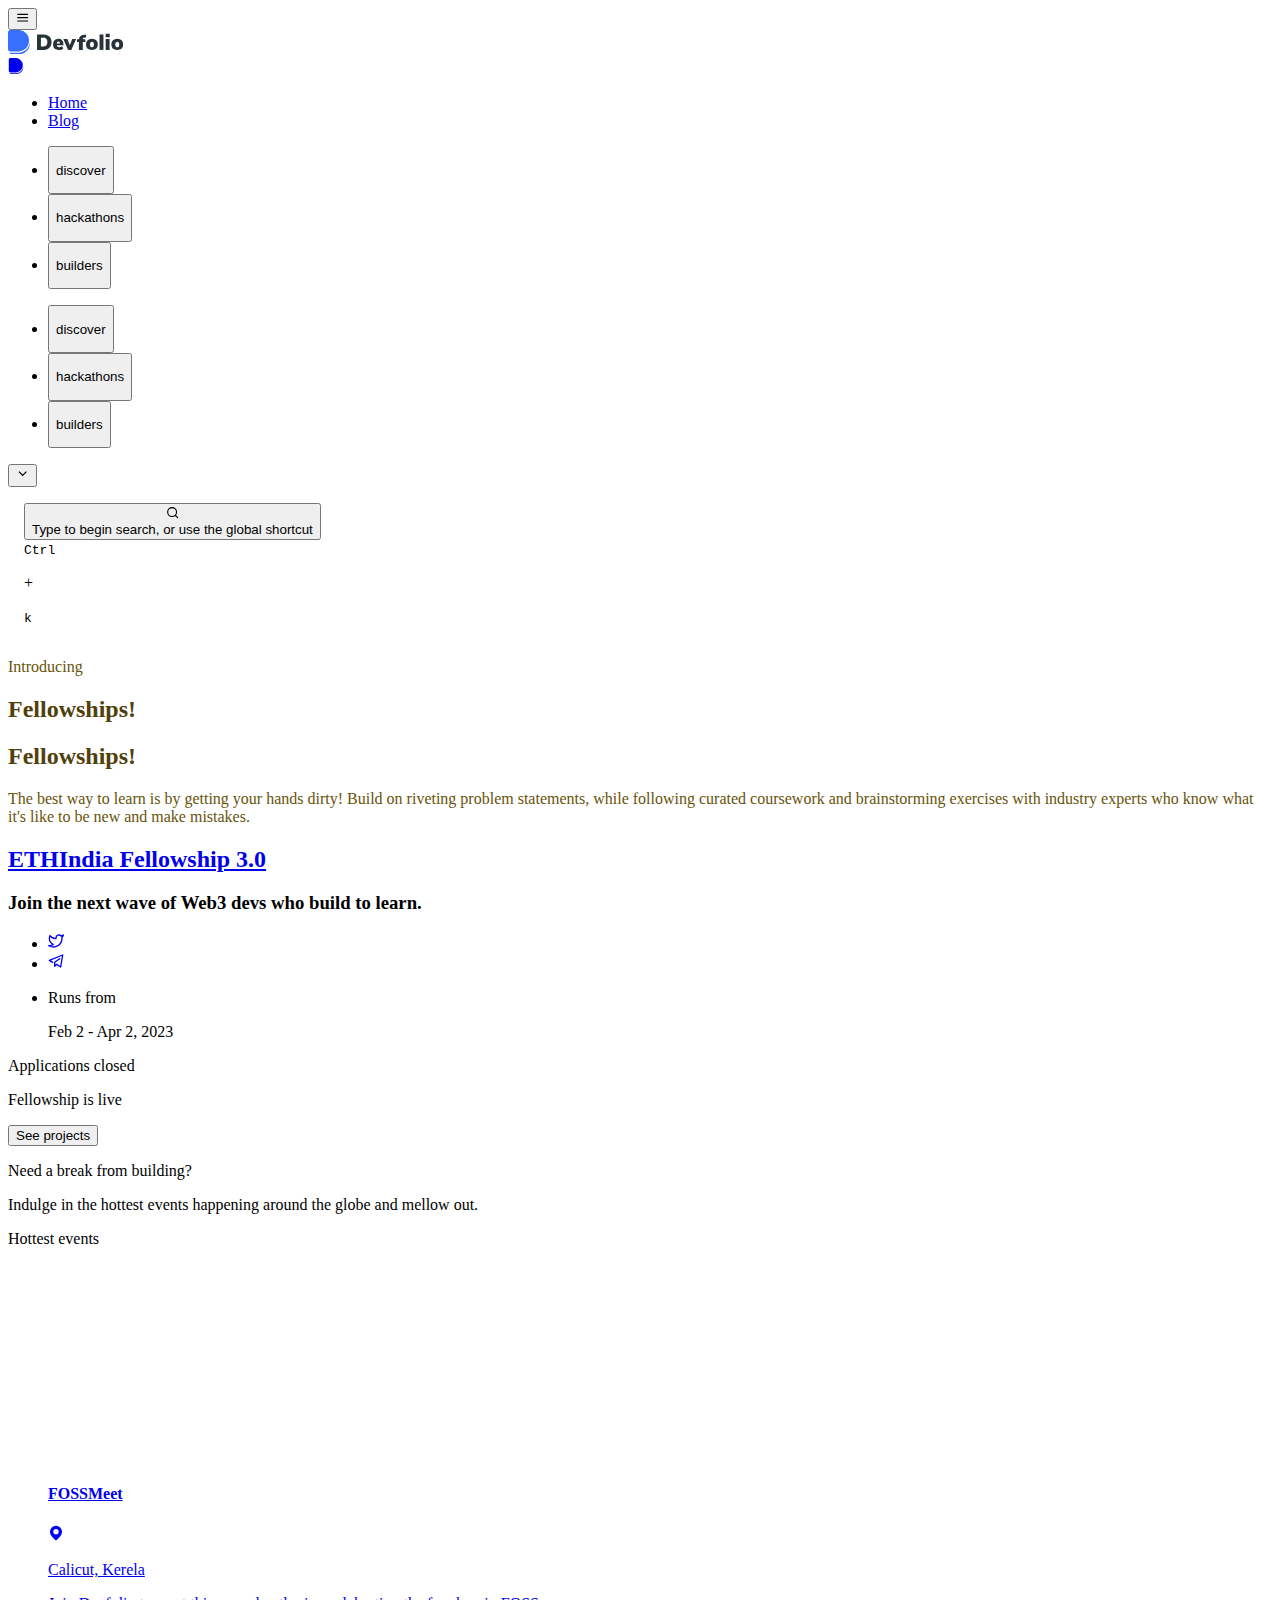
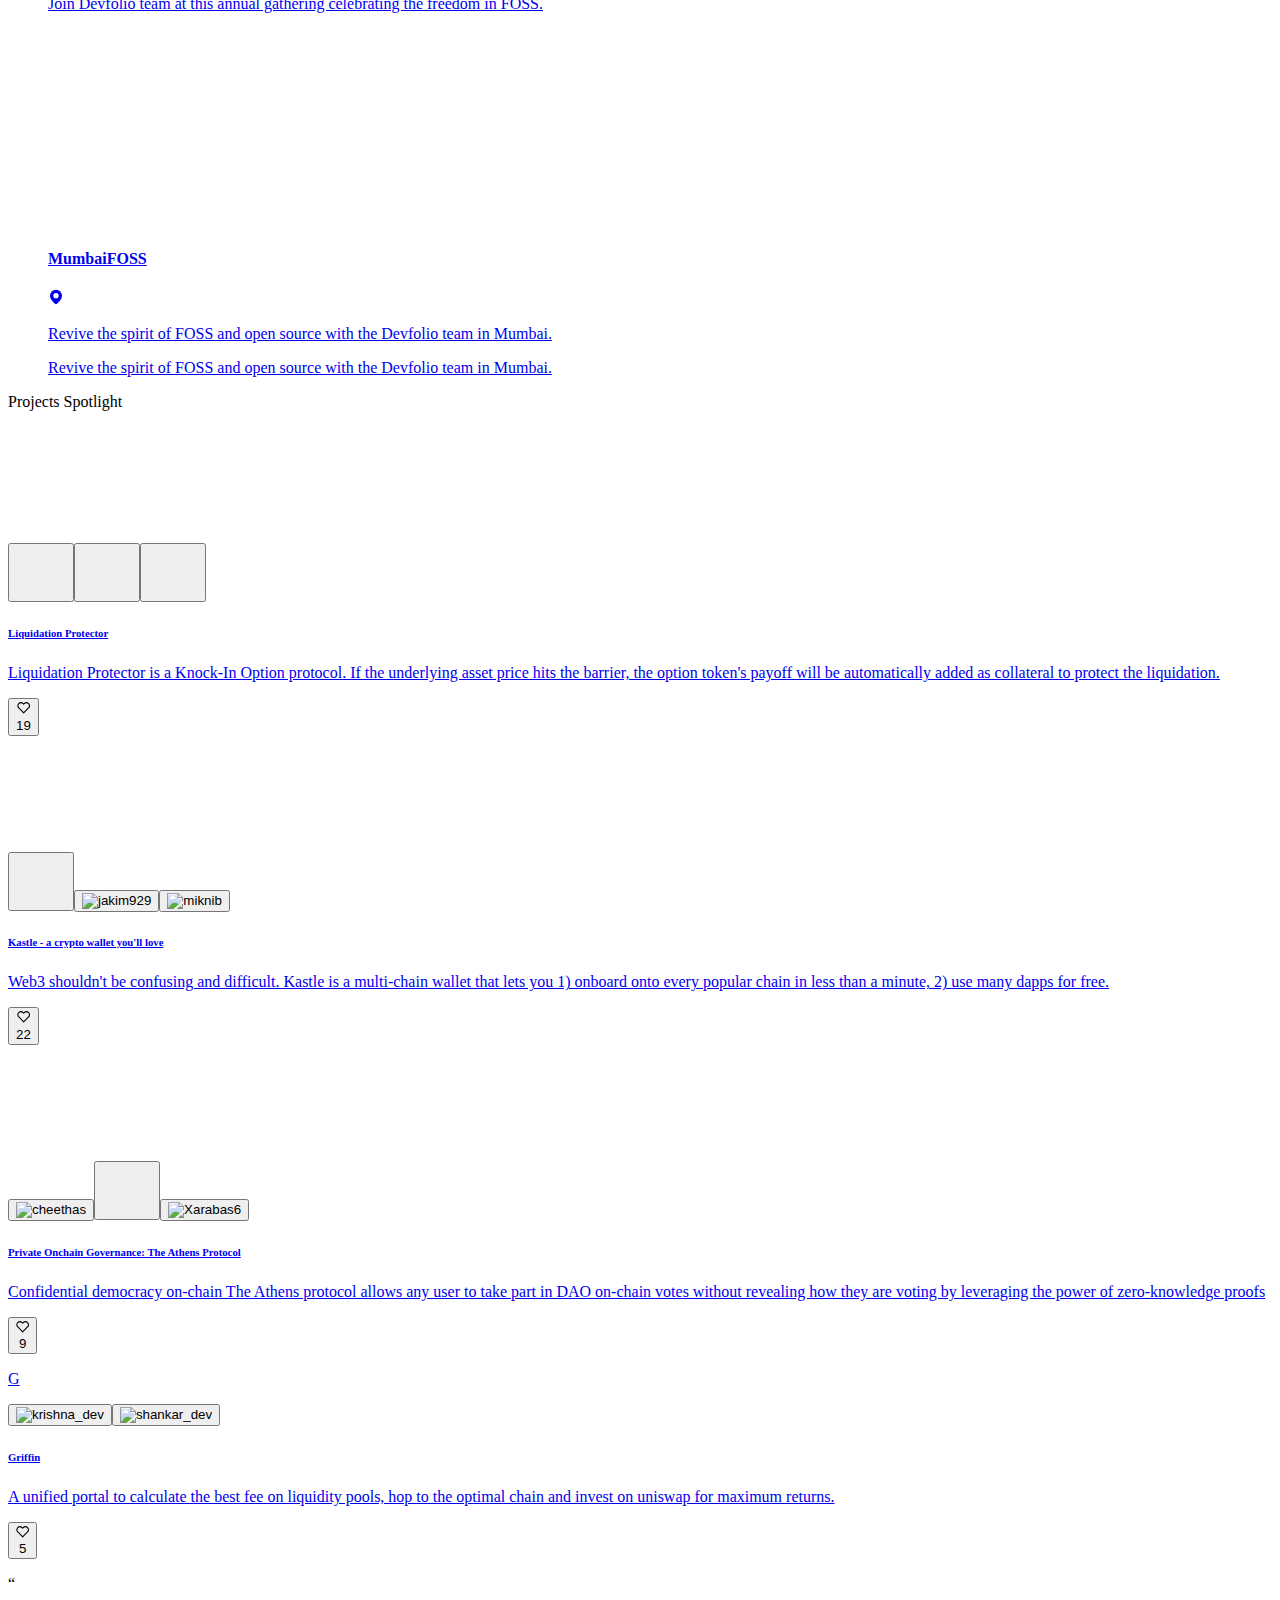
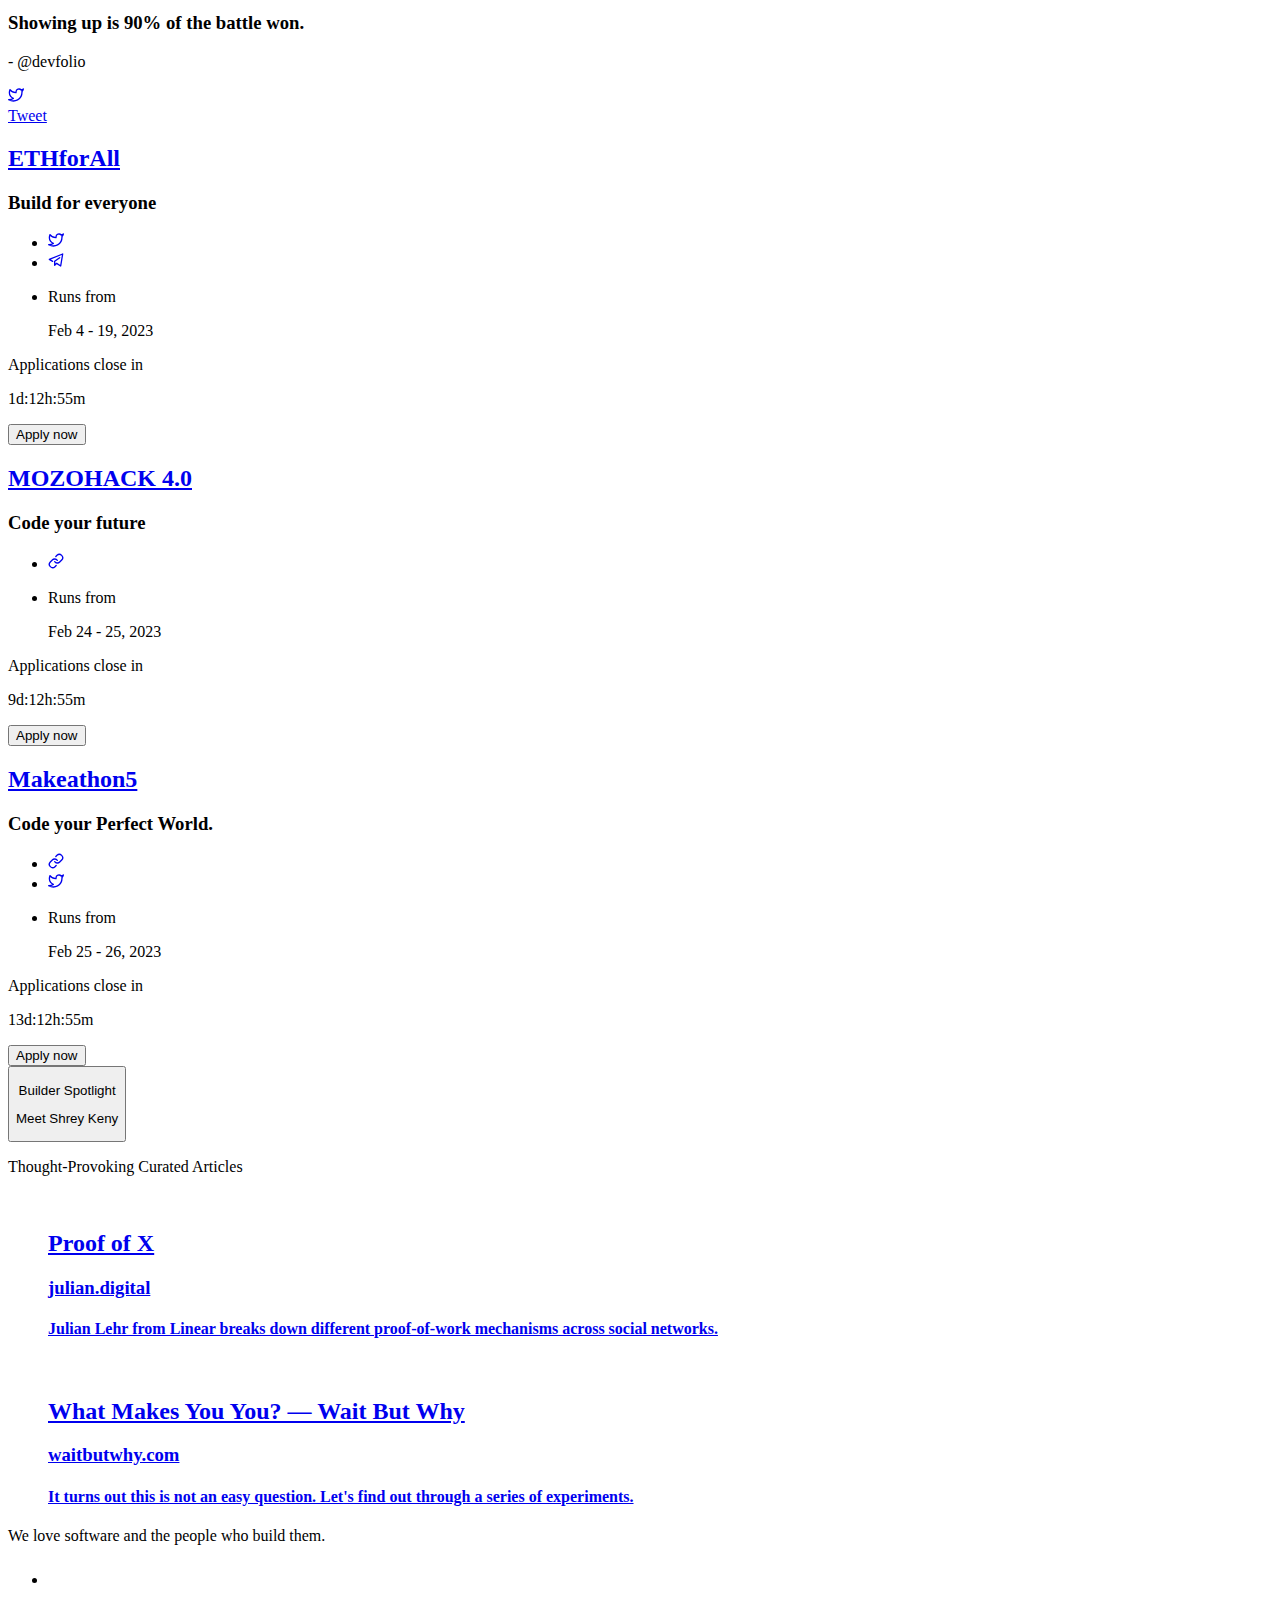
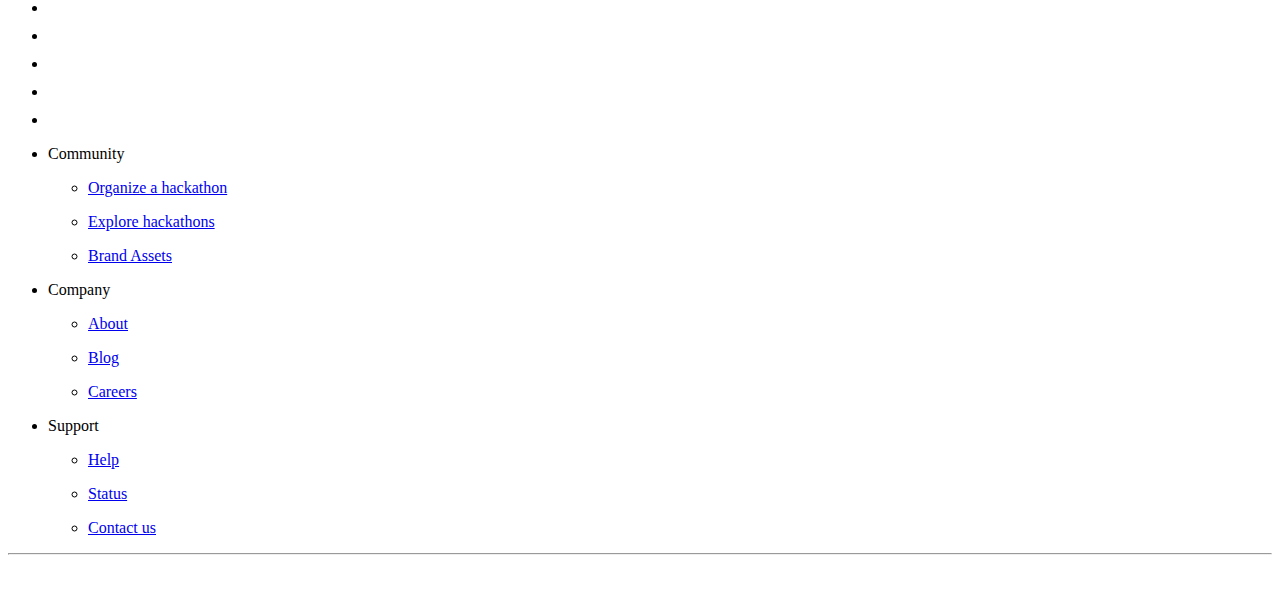
==== index.html @ 4a3b68ab "skeleton for html" ====
<!DOCTYPE html>
<html lang="en">
  <meta http-equiv="content-type" content="text/html;charset=utf-8" />
  <head>
    <link rel="mask-icon" href="../svg/safari-pinned-tab.svg" color="#3770ff" />
    <meta charset="utf-8" />
    <meta name="viewport" content="width=device-width, initial-scale=1" />
    <title>Discover | Devfolio</title>
    <meta
      name="description"
      content="Participate in a hackathon or even better, host one. Learn new skills, build things &amp; get hired."
    />
    <link
      rel="preload"
      as="image"
      imagesrcset="/fellowship-art.svg 360w, /fellowship-art.svg 768w, /fellowship-art.svg 1024w, /fellowship-art.svg 1440w"
      imagesizes="100vw"
    />
    <link
      rel="preload"
      as="image"
      imagesrcset="/_next/image?url=https%3A%2F%2Fassets.devfolio.co%2Fcontent%2Fa1f504bee74b4f19be305d409aa4fc16%2F2f92ee0f-5a4e-49db-9157-3483d6bf82af.png&amp;w=360&amp;q=75 360w, /_next/image?url=https%3A%2F%2Fassets.devfolio.co%2Fcontent%2Fa1f504bee74b4f19be305d409aa4fc16%2F2f92ee0f-5a4e-49db-9157-3483d6bf82af.png&amp;w=768&amp;q=75 768w, /_next/image?url=https%3A%2F%2Fassets.devfolio.co%2Fcontent%2Fa1f504bee74b4f19be305d409aa4fc16%2F2f92ee0f-5a4e-49db-9157-3483d6bf82af.png&amp;w=1024&amp;q=75 1024w, /_next/image?url=https%3A%2F%2Fassets.devfolio.co%2Fcontent%2Fa1f504bee74b4f19be305d409aa4fc16%2F2f92ee0f-5a4e-49db-9157-3483d6bf82af.png&amp;w=1440&amp;q=75 1440w"
      imagesizes="100vw"
    />
	<!-- Include CSS file -->
	<!-- <link rel="stylesheet" href="../css/style.css" /> -->
	<!-- Link JS file -->
	<!-- <script src="/js/script.js"></script> -->
   
  </head>
  <body>
    <div id="__next" data-reactroot="">
      <header class="sc-lfiFoR eNicRh">
        <nav aria-label="navigation" class="sc-hmLeec huezxP">
          <div class="sc-gspIFj FSxaf">
            <div class="sc-gpxMCN FhnJw">
              <button aria-label="Open menu" class="sc-jclSIp ejcBKq">
                <div name="menu" color="grey-6" class="sc-iWajrY giieAN">
                  <svg
                    xmlns="http://www.w3.org/2000/svg"
                    width="1em"
                    height="1em"
                    viewBox="0 0 24 24"
                    fill="none"
                    stroke="currentColor"
                    stroke-width="2"
                    stroke-linecap="round"
                    stroke-linejoin="round"
                    class="prefix__feather prefix__feather-menu"
                  >
                    <path d="M3 12h18M3 6h18M3 18h18"></path>
                  </svg>
                </div>
              </button>
            </div>
            <div class="sc-cxalrY fBksDd">
              <a href="discover.html" aria-label="Devfolio Home"
                ><span
                  ><svg
                    viewBox="0 0 619.1 129"
                    xmlns="http://www.w3.org/2000/svg"
                    height="24"
                    class="sc-bTMaZy gZQvFh home-logo--full"
                  >
                    <g fill="#273339">
                      <path
                        d="m156 24h33.8a52.81 52.81 0 0 1 23.75 4.93 34.94 34.94 0 0 1 15.26 14.3 44.35 44.35 0 0 1 5.3 22.2 45 45 0 0 1 -5.25 22.34 34.63 34.63 0 0 1 -15.21 14.3 53.13 53.13 0 0 1 -23.84 4.93h-33.81zm31.67 65a24.59 24.59 0 0 0 18.08-6 24.41 24.41 0 0 0 6-18.08 24.18 24.18 0 0 0 -6-18.08 24.72 24.72 0 0 0 -18.08-5.84h-10.67v48z"
                      ></path>
                      <path
                        d="m298 82h-36a12.66 12.66 0 0 0 4.34 8.09 14.45 14.45 0 0 0 9.09 2.45 28.89 28.89 0 0 0 16.26-5.27l5.31 13.63a34 34 0 0 1 -10.45 5 42.52 42.52 0 0 1 -12.17 1.82 38.07 38.07 0 0 1 -17.22-3.63 26 26 0 0 1 -11.18-10.45 31.3 31.3 0 0 1 -3.98-15.96 32.21 32.21 0 0 1 3.68-15.54 26.58 26.58 0 0 1 10.32-10.67 29.39 29.39 0 0 1 15-3.81 25.44 25.44 0 0 1 19.53 8 32.07 32.07 0 0 1 7.47 21.34zm-36-10h18.2q-.68-10.31-9.09-10.31t-9.11 10.31z"
                      ></path>
                      <path
                        d="m345.58 49h20.55l-25.91 58h-17.34l-25.5-58h22l12.77 32.69z"
                      ></path>
                      <path
                        d="m403 50h13v15h-14v42h-21v-42h-10v-15h10.71a23.35 23.35 0 0 1 8-17.86 38.06 38.06 0 0 1 22.29-6.83l7.22-.45 1.2 14.87-5.56.22a19.37 19.37 0 0 0 -9.2 2 6.74 6.74 0 0 0 -2.66 6.05z"
                      ></path>
                      <path
                        d="m434.43 104a26.48 26.48 0 0 1 -11.13-10.49 31.3 31.3 0 0 1 -3.91-15.95 31 31 0 0 1 3.91-15.9 26.3 26.3 0 0 1 11.08-10.36 40.48 40.48 0 0 1 33.53 0 26.3 26.3 0 0 1 11.09 10.36 31 31 0 0 1 3.91 15.9 31.3 31.3 0 0 1 -3.91 15.95 26.58 26.58 0 0 1 -11.32 10.49 39.75 39.75 0 0 1 -33.43 0zm27.85-26.26q0-14.54-11.13-14.54t-11.15 14.54q0 14.54 11.13 14.54t11.14-14.54z"
                      ></path>
                      <path d="m492 107v-83h21v83z"></path>
                      <path d="m525 20h22v19h-22zm0 86.86v-57.86h21v58z"></path>
                      <path
                        d="m570.62 104a26.48 26.48 0 0 1 -11.13-10.49 31.3 31.3 0 0 1 -3.91-15.95 31 31 0 0 1 3.91-15.9 26.3 26.3 0 0 1 11.08-10.36 40.48 40.48 0 0 1 33.53 0 26.3 26.3 0 0 1 11.08 10.36 31 31 0 0 1 3.91 15.9 31.3 31.3 0 0 1 -3.91 15.95 26.58 26.58 0 0 1 -11.18 10.49 39.75 39.75 0 0 1 -33.43 0zm27.85-26q0-14.54-11.13-14.54t-11.13 14.54q0 14.54 11.13 14.54t11.08-14.54z"
                      ></path>
                    </g>
                    <g fill="#3770ff">
                      <path
                        d="m118 70.7c.26 29.53-21.71 54.87-50.95 58.2a16.34 16.34 0 0 1 -1.86.1c-5.82 0-37.28 0-48.9-.47a12.9 12.9 0 0 1 -10.36-7.81 15.81 15.81 0 0 0 5.5 1.32c4 .36 11.06 0 20.69 0 10.25 0 21.33.09 26.64.14a46.78 46.78 0 0 0 8.46-.65 60.65 60.65 0 0 0 34.78-19.3 63.6 63.6 0 0 0 16-35.07z"
                      ></path>
                      <path
                        d="m113.34 58a58 58 0 0 1 -52.34 58h-49a14 14 0 0 1 -12-14v-88c0-7 5-14 12-14h50a57 57 0 0 1 51.34 58z"
                      ></path>
                    </g></svg
                ></span>
                <div
                  name="devfolio-fill"
                  class="sc-iWajrY bBIdMp home-logo--mono"
                >
                  <svg
                    width="1em"
                    height="1em"
                    viewBox="0 0 30 32"
                    fill="none"
                    xmlns="http://www.w3.org/2000/svg"
                  >
                    <path
                      d="M29.702 17.62a14.219 14.219 0 01-12.84 14.275s-9.218.236-12.268 0a3.186 3.186 0 01-2.557-1.928c.43.189.889.299 1.357.325.998.09 2.703.134 5.08.134 3.487 0 7.29-.1 7.323-.1h.067a14.97 14.97 0 009.88-4.924 15.7 15.7 0 003.958-8.657v.875z"
                      fill="currentColor"
                    ></path>
                    <path
                      d="M28.58 14.491a14.22 14.22 0 01-12.862 14.264s-9.218.236-12.268 0A3.432 3.432 0 01.545 25.28V3.557A3.432 3.432 0 013.517.115c3.062-.258 12.268 0 12.268 0A14.22 14.22 0 0128.581 14.49z"
                      fill="currentColor"
                    ></path>
                  </svg></div
              ></a>
            </div>
            <div class="sc-iLIByi rLHas">
              <ul class="sc-gLTcDU dcnBrW">
                <li class="sc-hIpXjV fQZdEi">
                  <a href="index-2.html" class="sc-ihYDVE hRYgrS">Home</a>
                </li>
                <li class="sc-hIpXjV fQZdEi">
                  <a href="index-3.html" class="sc-ihYDVE hRYgrS">Blog</a>
                </li>
              </ul>
            </div>
            <div class="sc-boKtkb bWrZJp">
              <div
                height="42"
                width="42"
                class="sc-gJwTLC sc-hpDagy jWbaYk lnRdhr"
              ></div>
            </div>
          </div>
          <div class="sc-czShuu iyVuwZ">
            <div class="sc-jonzHS kCkbvZ">
              <div
                height="42"
                width="42"
                class="sc-gJwTLC sc-hpDagy jWbaYk lnRdhr"
              ></div>
            </div>
          </div>
        </nav>
      </header>
      <div direction="column" class="sc-gJwTLC sc-fxvKuh lvqai ikQsen">
        <div direction="column" class="sc-gJwTLC sc-fxvKuh jeJKTp finJJW">
          <div class="sc-gJwTLC sc-fxvKuh buyZca">
            <ul class="sc-goMRkL cUYDQE">
              <li class="sc-jNrqiC fLYzXJ">
                <button
                  type="button"
                  data-selected="true"
                  class="sc-fEVxLL keKcTu"
                >
                  <div class="sc-jdzWJC iUmIKP"></div>
                  <p class="sc-jKDlA-D cCFMLb sc-fCdBJp hoMDML">discover</p>
                </button>
              </li>
              <li class="sc-jNrqiC fLYzXJ">
                <button
                  type="button"
                  data-selected="false"
                  class="sc-fEVxLL keKcTu"
                >
                  <p class="sc-jKDlA-D cCFMLb sc-fCdBJp hoMDML">hackathons</p>
                </button>
              </li>
              <li class="sc-jNrqiC fLYzXJ">
                <button
                  type="button"
                  data-selected="false"
                  class="sc-fEVxLL keKcTu"
                >
                  <p class="sc-jKDlA-D cCFMLb sc-fCdBJp hoMDML">builders</p>
                </button>
              </li>
            </ul>
            <ul class="sc-jKzugg czHBqk">
              <li data-selected="true" class="sc-glUVip eoaeBa">
                <button
                  type="button"
                  data-selected="true"
                  class="sc-fEVxLL keKcTu"
                >
                  <div class="sc-jdzWJC iUmIKP"></div>
                  <p class="sc-jKDlA-D cCFMLb sc-fCdBJp hoMDML">discover</p>
                </button>
              </li>
              <li data-selected="false" class="sc-glUVip eoaeBa">
                <button
                  type="button"
                  data-selected="false"
                  class="sc-fEVxLL keKcTu"
                >
                  <p class="sc-jKDlA-D cCFMLb sc-fCdBJp hoMDML">hackathons</p>
                </button>
              </li>
              <li data-selected="false" class="sc-glUVip eoaeBa">
                <button
                  type="button"
                  data-selected="false"
                  class="sc-fEVxLL keKcTu"
                >
                  <p class="sc-jKDlA-D cCFMLb sc-fCdBJp hoMDML">builders</p>
                </button>
              </li>
            </ul>
            <div class="sc-iOnGvX epdFYq">
              <button class="sc-gmSHEY fjleTt">
                <div
                  name="chevron-down"
                  color="blue-4"
                  class="sc-iWajrY WvYJU sc-VcoSR kgNlOs"
                >
                  <svg
                    xmlns="http://www.w3.org/2000/svg"
                    width="1em"
                    height="1em"
                    viewBox="0 0 24 24"
                    fill="none"
                    stroke="currentColor"
                    stroke-width="2"
                    stroke-linecap="round"
                    stroke-linejoin="round"
                    class="prefix__feather prefix__feather-chevron-down"
                  >
                    <path d="M6 9l6 6 6-6"></path>
                  </svg>
                </div>
              </button>
            </div>
          </div>
        </div>
      </div>
      <div class="Toastify"></div>
      <div class="sc-gJwTLC sc-hbjaKc kABkIh dqEVMw">
        <div class="sc-kTGBUR lnPzJn">
          <div class="sc-gJwTLC sc-fxvKuh sc-ddkEoM dVoIBe iFGnmR">
            <div style="padding: 16px; width: 100%" class="sc-iuStju zgJIO">
              <div class="sc-gJwTLC sc-fxvKuh dLxTNW">
                <button class="sc-ewgOdx llGlva">
                  <div
                    name="search"
                    color="grey-5"
                    class="sc-iWajrY gGxbJF sc-hruBXm ediJOH"
                  >
                    <svg
                      xmlns="http://www.w3.org/2000/svg"
                      width="1em"
                      height="1em"
                      viewBox="0 0 24 24"
                      fill="none"
                      stroke="currentColor"
                      stroke-width="2"
                      stroke-linecap="round"
                      stroke-linejoin="round"
                      class="prefix__feather prefix__feather-search"
                    >
                      <circle cx="11" cy="11" r="8"></circle>
                      <path d="M21 21l-4.35-4.35"></path>
                    </svg>
                  </div>
                  Type to begin search, or use the global shortcut
                </button>
                <div class="sc-gJwTLC sc-fxvKuh sc-fgiXzq hEeZga dfZgdJ bfEsgW">
                  <kbd data-testid="kbd" color="grey-8" class="sc-cgFpzT fHfDrF"
                    >Ctrl</kbd
                  >
                  <p class="sc-jKDlA-D eLLAbM">+</p>
                  <kbd data-testid="kbd" color="grey-8" class="sc-cgFpzT fHfDrF"
                    >k</kbd
                  >
                </div>
              </div>
            </div>
          </div>
        </div>
        <div class="sc-kTGBUR lnPzJn">
          <div height="100%" class="sc-gJwTLC sc-hbjaKc cmdNYP dqEVMw">
            <div class="sc-kTGBUR gecQsu">
              <div
                height="100%"
                width="100%"
                direction="column"
                class="sc-gJwTLC sc-fxvKuh sc-izEbhJ bLCKfG cXDRS kqnjtX"
              >
                <div class="sc-gJwTLC sc-fxvKuh jqgDgA oyyge">
                  <span
                    style="
                      box-sizing: border-box;
                      display: block;
                      overflow: hidden;
                      width: initial;
                      height: initial;
                      background: none;
                      opacity: 1;
                      border: 0;
                      margin: 0;
                      padding: 0;
                      position: absolute;
                      top: 0;
                      left: 0;
                      bottom: 0;
                      right: 0;
                    "
                    ><img
                      sizes="100vw"
                      srcset="
                        /fellowship-art.svg  360w,
                        /fellowship-art.svg  768w,
                        /fellowship-art.svg 1024w,
                        /fellowship-art.svg 1440w
                      "
                      src="../svg/fellowship-art.svg"
                      decoding="async"
                      data-nimg="fill"
                      style="
                        position: absolute;
                        top: 0;
                        left: 0;
                        bottom: 0;
                        right: 0;
                        box-sizing: border-box;
                        padding: 0;
                        border: none;
                        margin: auto;
                        display: block;
                        width: 0;
                        height: 0;
                        min-width: 100%;
                        max-width: 100%;
                        min-height: 100%;
                        max-height: 100%;
                        object-fit: cover;
                        object-position: bottom;
                      "
                  /></span>
                </div>
                <div
                  direction="column"
                  class="sc-gJwTLC sc-fxvKuh ibgkkG fvaaka"
                >
                  <div direction="column" class="sc-gJwTLC sc-fxvKuh fOshEp">
                    <p style="color: #675309" class="sc-jKDlA-D ynCpa">
                      Introducing
                    </p>
                    <div display="[object Object]" class="sc-gJwTLC gDxGnp">
                      <h2 style="color: #504009" class="sc-jKDlA-D kOZKQU">
                        Fellowships!
                      </h2>
                    </div>
                    <div display="[object Object]" class="sc-gJwTLC cCtACd">
                      <h2 style="color: #504009" class="sc-jKDlA-D zJgsf">
                        Fellowships!
                      </h2>
                    </div>
                  </div>
                  <p style="color: #675309" class="sc-jKDlA-D hGbRFd">
                    The best way to learn is by getting your hands dirty! Build
                    on riveting problem statements, while following curated
                    coursework and brainstorming exercises with industry experts
                    who know what it&#x27;s like to be new and make mistakes.
                  </p>
                </div>
              </div>
            </div>
            <div class="sc-kTGBUR lfVNKV">
              <div
                direction="column"
                width="100%"
                class="sc-gJwTLC sc-fxvKuh brQsrx iheGVK"
              >
                <div direction="column" class="sc-gJwTLC sc-fxvKuh iheGVK">
                  <div
                    direction="column"
                    class="sc-gJwTLC sc-fxvKuh iEVXtn fOshEp"
                  >
                    <a
                      href="../../external.html?link=https://eif3.devfolio.co/"
                      target="_blank"
                      rel="noopener noreferrer"
                      class="sc-jnCuNW cNUZXv"
                      ><h2 class="sc-jKDlA-D cdNzRb">
                        ETHIndia Fellowship 3.0
                      </h2></a
                    >
                    <h3 class="sc-jKDlA-D iapARC">
                      Join the next wave of Web3 devs who build to learn.
                    </h3>
                  </div>
                  <ul class="sc-eZkcaX kJWPKL">
                    <li class="sc-hhICeM bxWOnz">
                      <a
                        href="../../external.html?link=https://twitter.com/ethindiaco"
                        class="sc-hrzOVh fdtNcI"
                        ><div
                          name="twitter"
                          color="blue-4"
                          class="sc-iWajrY WvYJU"
                        >
                          <svg
                            xmlns="http://www.w3.org/2000/svg"
                            width="1em"
                            height="1em"
                            viewBox="0 0 24 24"
                            fill="none"
                            stroke="currentColor"
                            stroke-width="2"
                            stroke-linecap="round"
                            stroke-linejoin="round"
                            class="prefix__feather prefix__feather-twitter"
                          >
                            <path
                              d="M23 3a10.9 10.9 0 01-3.14 1.53 4.48 4.48 0 00-7.86 3v1A10.66 10.66 0 013 4s-4 9 5 13a11.64 11.64 0 01-7 2c9 5 20 0 20-11.5a4.5 4.5 0 00-.08-.83A7.72 7.72 0 0023 3z"
                            ></path>
                          </svg></div
                      ></a>
                    </li>
                    <li class="sc-hhICeM bxWOnz">
                      <a
                        href="../../external.html?link=https://t.me/ethindiaco"
                        class="sc-hrzOVh fdtNcI"
                        ><div
                          name="telegram"
                          color="blue-4"
                          class="sc-iWajrY WvYJU"
                        >
                          <svg
                            width="1em"
                            height="1em"
                            viewBox="0 0 24 24"
                            fill="none"
                            xmlns="../../external.html?link=http://www.w3.org/2000/svg"
                          >
                            <path
                              d="M17.5 8.5L10 14v6l3-3 6 4 3-18-20 8 5 3"
                              stroke="currentColor"
                              stroke-width="2"
                              stroke-linecap="round"
                              stroke-linejoin="round"
                            ></path>
                          </svg></div
                      ></a>
                    </li>
                  </ul>
                </div>
                <div class="sc-iDRUQT jLLkIl">
                  <div class="sc-eqKtKx dmwVBB">
                    <ul class="sc-futMm kAygqT">
                      <li class="sc-McAUB fXWJMG">
                        <p class="sc-jKDlA-D frZdiX">Runs from</p>
                        <p class="sc-jKDlA-D hbClIC">Feb 2 - Apr 2, 2023</p>
                      </li>
                    </ul>
                  </div>
                  <div direction="column" class="sc-gJwTLC sc-fxvKuh fvaaka">
                    <div
                      direction="column"
                      class="sc-gJwTLC sc-fxvKuh isJzdy fOshEp"
                    >
                      <p class="sc-jKDlA-D fFjoFf">Applications closed</p>
                      <p class="sc-jKDlA-D EnmCK">Fellowship is live</p>
                    </div>
                    <button class="sc-edUIhV hCGYNQ">See projects</button>
                  </div>
                </div>
              </div>
            </div>
          </div>
        </div>
        <div class="sc-kTGBUR lnPzJn">
          <div class="sc-gJwTLC sc-hbjaKc dqEVMw">
            <div class="sc-kTGBUR kvIsYi">
              <div
                height="100%"
                overflow="hidden"
                class="sc-gJwTLC sc-fxvKuh cMcEKT buyZca"
              >
                <span
                  style="
                    box-sizing: border-box;
                    display: block;
                    overflow: hidden;
                    width: initial;
                    height: initial;
                    background: none;
                    opacity: 1;
                    border: 0;
                    margin: 0;
                    padding: 0;
                    position: absolute;
                    top: 0;
                    left: 0;
                    bottom: 0;
                    right: 0;
                  "
                  ><img
                    alt="An illustration of a computer monitor and keyboard"
                    src="[data-uri]"
                    decoding="async"
                    data-nimg="fill"
                    style="
                      position: absolute;
                      top: 0;
                      left: 0;
                      bottom: 0;
                      right: 0;
                      box-sizing: border-box;
                      padding: 0;
                      border: none;
                      margin: auto;
                      display: block;
                      width: 0;
                      height: 0;
                      min-width: 100%;
                      max-width: 100%;
                      min-height: 100%;
                      max-height: 100%;
                      object-fit: cover;
                    " /><noscript
                    ><img
                      alt="An illustration of a computer monitor and keyboard"
                      sizes="100vw"
                      srcset="
                        /_next/image?url=%2F_next%2Fstatic%2Fmedia%2Fevent-illustration.aa8023da.jpg&amp;w=360&amp;q=75   360w,
                        /_next/image?url=%2F_next%2Fstatic%2Fmedia%2Fevent-illustration.aa8023da.jpg&amp;w=768&amp;q=75   768w,
                        /_next/image?url=%2F_next%2Fstatic%2Fmedia%2Fevent-illustration.aa8023da.jpg&amp;w=1024&amp;q=75 1024w,
                        /_next/image?url=%2F_next%2Fstatic%2Fmedia%2Fevent-illustration.aa8023da.jpg&amp;w=1440&amp;q=75 1440w
                      "
                      src="../jpeg/event-illustratione3ec.jpeg?url=%2F_next%2Fstatic%2Fmedia%2Fevent-illustration.aa8023da.jpg&amp;w=1440&amp;q=75"
                      decoding="async"
                      data-nimg="fill"
                      style="
                        position: absolute;
                        top: 0;
                        left: 0;
                        bottom: 0;
                        right: 0;
                        box-sizing: border-box;
                        padding: 0;
                        border: none;
                        margin: auto;
                        display: block;
                        width: 0;
                        height: 0;
                        min-width: 100%;
                        max-width: 100%;
                        min-height: 100%;
                        max-height: 100%;
                        object-fit: cover;
                      "
                      loading="lazy" /></noscript
                ></span>
                <div class="sc-gJwTLC sc-fxvKuh hfdmIb hENZcY">
                  <div
                    direction="column"
                    class="sc-gJwTLC sc-fxvKuh sc-gCoyRa dlMvcA hifsqx bUaevg"
                  >
                    <div
                      direction="column"
                      class="sc-gJwTLC sc-fxvKuh hAHxYn fOshEp"
                    >
                      <p class="sc-jKDlA-D edtDUA">
                        Need a break from building?
                      </p>
                    </div>
                    <p class="sc-jKDlA-D gjxxmY">
                      Indulge in the hottest events happening around the globe
                      and mellow out.
                    </p>
                  </div>
                </div>
              </div>
            </div>
            <div class="sc-kTGBUR gMKCZh">
              <div elevation="blue-2" class="sc-bSakgD bdqkgI">
                <p class="sc-jKDlA-D cksmct">Hottest events</p>
                <ul
                  direction="column"
                  class="sc-gJwTLC sc-fxvKuh eaRUMS cIFHYr"
                >
                  <li style="list-style-type: none">
                    <a
                      href="../../external.html?link=https://www.fossmeet.net/"
                      target="_blank"
                      rel="noreferrer noopener"
                      class="sc-inRwDn kEMHfK"
                      ><div
                        direction="[object Object]"
                        class="sc-gJwTLC sc-fxvKuh sc-gemMas bWglAU bTVMnY"
                      >
                        <div class="sc-gJwTLC sc-haJGGt evTfdW">
                          <span
                            style="
                              box-sizing: border-box;
                              display: inline-block;
                              overflow: hidden;
                              width: initial;
                              height: initial;
                              background: none;
                              opacity: 1;
                              border: 0;
                              margin: 0;
                              padding: 0;
                              position: relative;
                              max-width: 100%;
                            "
                            ><span
                              style="
                                box-sizing: border-box;
                                display: block;
                                width: initial;
                                height: initial;
                                background: none;
                                opacity: 1;
                                border: 0;
                                margin: 0;
                                padding: 0;
                                max-width: 100%;
                              "
                              ><img
                                style="
                                  display: block;
                                  max-width: 100%;
                                  width: initial;
                                  height: initial;
                                  background: none;
                                  opacity: 1;
                                  border: 0;
                                  margin: 0;
                                  padding: 0;
                                "
                                alt=""
                                aria-hidden="true"
                                src="data:image/svg+xml,%3csvg%20xmlns=%27http://www.w3.org/2000/svg%27%20version=%271.1%27%20width=%27196%27%20height=%27196%27/%3e" /></span
                            ><img
                              alt="Poster for the event named FOSSMeet"
                              src="[data-uri]"
                              decoding="async"
                              data-nimg="intrinsic"
                              style="
                                position: absolute;
                                top: 0;
                                left: 0;
                                bottom: 0;
                                right: 0;
                                box-sizing: border-box;
                                padding: 0;
                                border: none;
                                margin: auto;
                                display: block;
                                width: 0;
                                height: 0;
                                min-width: 100%;
                                max-width: 100%;
                                min-height: 100%;
                                max-height: 100%;
                              " /><noscript
                              ><img
                                alt="Poster for the event named FOSSMeet"
                                srcset="
                                  /_next/image?url=https%3A%2F%2Fassets.devfolio.co%2Fcontent%2Fa1f504bee74b4f19be305d409aa4fc16%2F8258d73f-ff51-4d28-b9f5-3fb4f745be1b.png&amp;w=256&amp;q=75 1x,
                                  /_next/image?url=https%3A%2F%2Fassets.devfolio.co%2Fcontent%2Fa1f504bee74b4f19be305d409aa4fc16%2F8258d73f-ff51-4d28-b9f5-3fb4f745be1b.png&amp;w=768&amp;q=75 2x
                                "
                                src="../png/8258d73f-ff51-4d28-b9f5-3fb4f745be1bfdd4.png?url=https%3A%2F%2Fassets.devfolio.co%2Fcontent%2Fa1f504bee74b4f19be305d409aa4fc16%2F8258d73f-ff51-4d28-b9f5-3fb4f745be1b.png&amp;w=768&amp;q=75"
                                decoding="async"
                                data-nimg="intrinsic"
                                style="
                                  position: absolute;
                                  top: 0;
                                  left: 0;
                                  bottom: 0;
                                  right: 0;
                                  box-sizing: border-box;
                                  padding: 0;
                                  border: none;
                                  margin: auto;
                                  display: block;
                                  width: 0;
                                  height: 0;
                                  min-width: 100%;
                                  max-width: 100%;
                                  min-height: 100%;
                                  max-height: 100%;
                                "
                                loading="lazy" /></noscript
                          ></span>
                        </div>
                        <div
                          direction="column"
                          width="100%"
                          style="min-height: var(--image-height)"
                          class="sc-gJwTLC sc-fxvKuh eDXfSy bXWsbn"
                        >
                          <div
                            direction="column"
                            class="sc-gJwTLC sc-fxvKuh bVIvla"
                          >
                            <div
                              width="100%"
                              direction="column"
                              class="sc-gJwTLC sc-fxvKuh eDXfSy dbDQnx"
                            >
                              <h4
                                style="
                                  white-space: nowrap;
                                  overflow: hidden;
                                  text-overflow: ellipsis;
                                "
                                class="sc-jKDlA-D kfwcBo"
                              >
                                FOSSMeet
                              </h4>
                              <div
                                color="grey-6"
                                class="sc-gJwTLC sc-fxvKuh jXUDWI bkxAwh"
                              >
                                <div
                                  name="map-pin-fill"
                                  class="sc-iWajrY egCgTZ"
                                >
                                  <svg
                                    width="1em"
                                    height="1em"
                                    viewBox="0 0 10 12"
                                    fill="none"
                                    xmlns="../../external.html?link=http://www.w3.org/2000/svg"
                                  >
                                    <path
                                      fill-rule="evenodd"
                                      clip-rule="evenodd"
                                      d="M9.5 5c0 3.5-4.5 6.5-4.5 6.5S.5 8.5.5 5a4.5 4.5 0 019 0zM7 5a2 2 0 11-4 0 2 2 0 014 0z"
                                      fill="currentColor"
                                    ></path>
                                  </svg>
                                </div>
                                <p class="sc-jKDlA-D ixfbjO">Calicut, Kerela</p>
                              </div>
                            </div>
                            <p class="sc-jKDlA-D gLSbPW">
                              Join Devfolio team at this annual gathering
                              celebrating the freedom in FOSS.
                            </p>
                          </div>
                        </div>
                      </div></a
                    >
                  </li>
                  <li style="list-style-type: none">
                    <a
                      href="../../external.html?link=https://indiafoss.net/Mumbai/2023"
                      target="_blank"
                      rel="noreferrer noopener"
                      class="sc-inRwDn kEMHfK"
                      ><div
                        direction="[object Object]"
                        class="sc-gJwTLC sc-fxvKuh sc-gemMas bWglAU bTVMnY"
                      >
                        <div class="sc-gJwTLC sc-haJGGt evTfdW">
                          <span
                            style="
                              box-sizing: border-box;
                              display: inline-block;
                              overflow: hidden;
                              width: initial;
                              height: initial;
                              background: none;
                              opacity: 1;
                              border: 0;
                              margin: 0;
                              padding: 0;
                              position: relative;
                              max-width: 100%;
                            "
                            ><span
                              style="
                                box-sizing: border-box;
                                display: block;
                                width: initial;
                                height: initial;
                                background: none;
                                opacity: 1;
                                border: 0;
                                margin: 0;
                                padding: 0;
                                max-width: 100%;
                              "
                              ><img
                                style="
                                  display: block;
                                  max-width: 100%;
                                  width: initial;
                                  height: initial;
                                  background: none;
                                  opacity: 1;
                                  border: 0;
                                  margin: 0;
                                  padding: 0;
                                "
                                alt=""
                                aria-hidden="true"
                                src="data:image/svg+xml,%3csvg%20xmlns=%27http://www.w3.org/2000/svg%27%20version=%271.1%27%20width=%27196%27%20height=%27196%27/%3e" /></span
                            ><img
                              alt="Poster for the event named MumbaiFOSS"
                              src="[data-uri]"
                              decoding="async"
                              data-nimg="intrinsic"
                              style="
                                position: absolute;
                                top: 0;
                                left: 0;
                                bottom: 0;
                                right: 0;
                                box-sizing: border-box;
                                padding: 0;
                                border: none;
                                margin: auto;
                                display: block;
                                width: 0;
                                height: 0;
                                min-width: 100%;
                                max-width: 100%;
                                min-height: 100%;
                                max-height: 100%;
                              " /><noscript
                              ><img
                                alt="Poster for the event named MumbaiFOSS"
                                srcset="
                                  /_next/image?url=https%3A%2F%2Fassets.devfolio.co%2Fcontent%2Fa1f504bee74b4f19be305d409aa4fc16%2F73c84eb8-6b1f-4bca-bab3-0a519a2373ff.png&amp;w=256&amp;q=75 1x,
                                  /_next/image?url=https%3A%2F%2Fassets.devfolio.co%2Fcontent%2Fa1f504bee74b4f19be305d409aa4fc16%2F73c84eb8-6b1f-4bca-bab3-0a519a2373ff.png&amp;w=768&amp;q=75 2x
                                "
                                src="../png/73c84eb8-6b1f-4bca-bab3-0a519a2373ff58e4.png?url=https%3A%2F%2Fassets.devfolio.co%2Fcontent%2Fa1f504bee74b4f19be305d409aa4fc16%2F73c84eb8-6b1f-4bca-bab3-0a519a2373ff.png&amp;w=768&amp;q=75"
                                decoding="async"
                                data-nimg="intrinsic"
                                style="
                                  position: absolute;
                                  top: 0;
                                  left: 0;
                                  bottom: 0;
                                  right: 0;
                                  box-sizing: border-box;
                                  padding: 0;
                                  border: none;
                                  margin: auto;
                                  display: block;
                                  width: 0;
                                  height: 0;
                                  min-width: 100%;
                                  max-width: 100%;
                                  min-height: 100%;
                                  max-height: 100%;
                                "
                                loading="lazy" /></noscript
                          ></span>
                        </div>
                        <div
                          direction="column"
                          width="100%"
                          style="min-height: var(--image-height)"
                          class="sc-gJwTLC sc-fxvKuh eDXfSy bXWsbn"
                        >
                          <div
                            direction="column"
                            class="sc-gJwTLC sc-fxvKuh bVIvla"
                          >
                            <div
                              width="100%"
                              direction="column"
                              class="sc-gJwTLC sc-fxvKuh eDXfSy dbDQnx"
                            >
                              <h4
                                style="
                                  white-space: nowrap;
                                  overflow: hidden;
                                  text-overflow: ellipsis;
                                "
                                class="sc-jKDlA-D kfwcBo"
                              >
                                MumbaiFOSS
                              </h4>
                              <div
                                color="grey-6"
                                class="sc-gJwTLC sc-fxvKuh jXUDWI bkxAwh"
                              >
                                <div
                                  name="map-pin-fill"
                                  class="sc-iWajrY egCgTZ"
                                >
                                  <svg
                                    width="1em"
                                    height="1em"
                                    viewBox="0 0 10 12"
                                    fill="none"
                                    xmlns="../../external.html?link=http://www.w3.org/2000/svg"
                                  >
                                    <path
                                      fill-rule="evenodd"
                                      clip-rule="evenodd"
                                      d="M9.5 5c0 3.5-4.5 6.5-4.5 6.5S.5 8.5.5 5a4.5 4.5 0 019 0zM7 5a2 2 0 11-4 0 2 2 0 014 0z"
                                      fill="currentColor"
                                    ></path>
                                  </svg>
                                </div>
                                <p class="sc-jKDlA-D ixfbjO">
                                  Revive the spirit of FOSS and open source with
                                  the Devfolio team in Mumbai.
                                </p>
                              </div>
                            </div>
                            <p class="sc-jKDlA-D gLSbPW">
                              Revive the spirit of FOSS and open source with the
                              Devfolio team in Mumbai.
                            </p>
                          </div>
                        </div>
                      </div></a
                    >
                  </li>
                </ul>
              </div>
            </div>
          </div>
        </div>
        <div class="sc-kTGBUR gecQsu">
          <div elevation="blue-2" class="sc-bSakgD bdqkgI">
            <p class="sc-jKDlA-D cksmct">Projects Spotlight</p>
            <div
              direction="column"
              spacing="8"
              class="sc-gJwTLC sc-fxvKuh sc-jvLaUc iheGVK gYQLkd"
            >
              <div direction="column" class="sc-gJwTLC sc-fxvKuh iheGVK">
                <div class="sc-gJwTLC lljKON">
                  <a
                    href="liquidation-protector-5ed1.html"
                    class="sc-hCDzWh hZgUMA"
                    ><div direction="row" class="sc-gJwTLC sc-fxvKuh llKChF">
                      <div style="position: relative" class="sc-cBQgDv ezzZSi">
                        <span
                          style="
                            box-sizing: border-box;
                            display: inline-block;
                            overflow: hidden;
                            width: initial;
                            height: initial;
                            background: none;
                            opacity: 1;
                            border: 0;
                            margin: 0;
                            padding: 0;
                            position: relative;
                            max-width: 100%;
                          "
                          ><span
                            style="
                              box-sizing: border-box;
                              display: block;
                              width: initial;
                              height: initial;
                              background: none;
                              opacity: 1;
                              border: 0;
                              margin: 0;
                              padding: 0;
                              max-width: 100%;
                            "
                            ><img
                              style="
                                display: block;
                                max-width: 100%;
                                width: initial;
                                height: initial;
                                background: none;
                                opacity: 1;
                                border: 0;
                                margin: 0;
                                padding: 0;
                              "
                              alt=""
                              aria-hidden="true"
                              src="data:image/svg+xml,%3csvg%20xmlns=%27http://www.w3.org/2000/svg%27%20version=%271.1%27%20width=%27112%27%20height=%27112%27/%3e" /></span
                          ><img
                            alt="Liquidation Protector"
                            src="[data-uri]"
                            decoding="async"
                            data-nimg="intrinsic"
                            style="
                              position: absolute;
                              top: 0;
                              left: 0;
                              bottom: 0;
                              right: 0;
                              box-sizing: border-box;
                              padding: 0;
                              border: none;
                              margin: auto;
                              display: block;
                              width: 0;
                              height: 0;
                              min-width: 100%;
                              max-width: 100%;
                              min-height: 100%;
                              max-height: 100%;
                            " /><noscript
                            ><img
                              alt="Liquidation Protector"
                              srcset="
                                /_next/image?url=https%3A%2F%2Fassets.devfolio.co%2Fhackathons%2F7395c8dad0234cf19a5c7cb9dd35f718%2Fprojects%2F8366cd0bd2804daf96112c2d8a2c2f03%2Fd70a86a8-8e33-4e19-abb7-f103ebe60321.jpeg&amp;w=128&amp;q=75 1x,
                                /_next/image?url=https%3A%2F%2Fassets.devfolio.co%2Fhackathons%2F7395c8dad0234cf19a5c7cb9dd35f718%2Fprojects%2F8366cd0bd2804daf96112c2d8a2c2f03%2Fd70a86a8-8e33-4e19-abb7-f103ebe60321.jpeg&amp;w=256&amp;q=75 2x
                              "
                              src="../jpeg/d70a86a8-8e33-4e19-abb7-f103ebe60321c759.jpeg?url=https%3A%2F%2Fassets.devfolio.co%2Fhackathons%2F7395c8dad0234cf19a5c7cb9dd35f718%2Fprojects%2F8366cd0bd2804daf96112c2d8a2c2f03%2Fd70a86a8-8e33-4e19-abb7-f103ebe60321.jpeg&amp;w=256&amp;q=75"
                              decoding="async"
                              data-nimg="intrinsic"
                              style="
                                position: absolute;
                                top: 0;
                                left: 0;
                                bottom: 0;
                                right: 0;
                                box-sizing: border-box;
                                padding: 0;
                                border: none;
                                margin: auto;
                                display: block;
                                width: 0;
                                height: 0;
                                min-width: 100%;
                                max-width: 100%;
                                min-height: 100%;
                                max-height: 100%;
                              "
                              loading="lazy" /></noscript
                        ></span>
                      </div>
                      <div
                        direction="row"
                        class="sc-gJwTLC sc-fxvKuh sc-lbhYTY eivHgK"
                      >
                        <div class="sc-eCDnqH bBoUEz">
                          <button
                            type="button"
                            data-state="closed"
                            class="sc-isuzjp liFxIO"
                          >
                            <span
                              style="
                                box-sizing: border-box;
                                display: inline-block;
                                overflow: hidden;
                                width: initial;
                                height: initial;
                                background: none;
                                opacity: 1;
                                border: 0;
                                margin: 0;
                                padding: 0;
                                position: relative;
                                max-width: 100%;
                              "
                              ><span
                                style="
                                  box-sizing: border-box;
                                  display: block;
                                  width: initial;
                                  height: initial;
                                  background: none;
                                  opacity: 1;
                                  border: 0;
                                  margin: 0;
                                  padding: 0;
                                  max-width: 100%;
                                "
                                ><img
                                  style="
                                    display: block;
                                    max-width: 100%;
                                    width: initial;
                                    height: initial;
                                    background: none;
                                    opacity: 1;
                                    border: 0;
                                    margin: 0;
                                    padding: 0;
                                  "
                                  alt=""
                                  aria-hidden="true"
                                  src="data:image/svg+xml,%3csvg%20xmlns=%27http://www.w3.org/2000/svg%27%20version=%271.1%27%20width=%2750%27%20height=%2750%27/%3e" /></span
                              ><img
                                alt="tedverse"
                                src="[data-uri]"
                                decoding="async"
                                data-nimg="intrinsic"
                                class="sc-jUtGcO egcUmw"
                                style="
                                  position: absolute;
                                  top: 0;
                                  left: 0;
                                  bottom: 0;
                                  right: 0;
                                  box-sizing: border-box;
                                  padding: 0;
                                  border: none;
                                  margin: auto;
                                  display: block;
                                  width: 0;
                                  height: 0;
                                  min-width: 100%;
                                  max-width: 100%;
                                  min-height: 100%;
                                  max-height: 100%;
                                " /><noscript
                                ><img
                                  alt="tedverse"
                                  srcset="
                                    /_next/image?url=https%3A%2F%2Fassets.devfolio.co%2Fusers%2F64ba5b950a5c4399bcd0e71740bebb60%2Favatar-f3186d40-acc8-4725-9f3c-60048edcb8e6.jpeg&amp;w=64&amp;q=75  1x,
                                    /_next/image?url=https%3A%2F%2Fassets.devfolio.co%2Fusers%2F64ba5b950a5c4399bcd0e71740bebb60%2Favatar-f3186d40-acc8-4725-9f3c-60048edcb8e6.jpeg&amp;w=128&amp;q=75 2x
                                  "
                                  src="../jpeg/avatar-f3186d40-acc8-4725-9f3c-60048edcb8e66cee.jpeg?url=https%3A%2F%2Fassets.devfolio.co%2Fusers%2F64ba5b950a5c4399bcd0e71740bebb60%2Favatar-f3186d40-acc8-4725-9f3c-60048edcb8e6.jpeg&amp;w=128&amp;q=75"
                                  decoding="async"
                                  data-nimg="intrinsic"
                                  style="
                                    position: absolute;
                                    top: 0;
                                    left: 0;
                                    bottom: 0;
                                    right: 0;
                                    box-sizing: border-box;
                                    padding: 0;
                                    border: none;
                                    margin: auto;
                                    display: block;
                                    width: 0;
                                    height: 0;
                                    min-width: 100%;
                                    max-width: 100%;
                                    min-height: 100%;
                                    max-height: 100%;
                                  "
                                  class="sc-jUtGcO egcUmw"
                                  loading="lazy" /></noscript
                            ></span></button
                          ><button
                            type="button"
                            data-state="closed"
                            class="sc-isuzjp liFxIO"
                          >
                            <span
                              style="
                                box-sizing: border-box;
                                display: inline-block;
                                overflow: hidden;
                                width: initial;
                                height: initial;
                                background: none;
                                opacity: 1;
                                border: 0;
                                margin: 0;
                                padding: 0;
                                position: relative;
                                max-width: 100%;
                              "
                              ><span
                                style="
                                  box-sizing: border-box;
                                  display: block;
                                  width: initial;
                                  height: initial;
                                  background: none;
                                  opacity: 1;
                                  border: 0;
                                  margin: 0;
                                  padding: 0;
                                  max-width: 100%;
                                "
                                ><img
                                  style="
                                    display: block;
                                    max-width: 100%;
                                    width: initial;
                                    height: initial;
                                    background: none;
                                    opacity: 1;
                                    border: 0;
                                    margin: 0;
                                    padding: 0;
                                  "
                                  alt=""
                                  aria-hidden="true"
                                  src="data:image/svg+xml,%3csvg%20xmlns=%27http://www.w3.org/2000/svg%27%20version=%271.1%27%20width=%2750%27%20height=%2750%27/%3e" /></span
                              ><img
                                alt="cryptoSean"
                                src="[data-uri]"
                                decoding="async"
                                data-nimg="intrinsic"
                                class="sc-jUtGcO egcUmw"
                                style="
                                  position: absolute;
                                  top: 0;
                                  left: 0;
                                  bottom: 0;
                                  right: 0;
                                  box-sizing: border-box;
                                  padding: 0;
                                  border: none;
                                  margin: auto;
                                  display: block;
                                  width: 0;
                                  height: 0;
                                  min-width: 100%;
                                  max-width: 100%;
                                  min-height: 100%;
                                  max-height: 100%;
                                " /><noscript
                                ><img
                                  alt="cryptoSean"
                                  srcset="
                                    /_next/image?url=https%3A%2F%2Fassets.devfolio.co%2Fusers%2F8366cd0bd2804daf96112c2d8a2c2f03%2Favatar-e6b51920-2ea8-4858-8ef1-4828e96bf484.jpeg&amp;w=64&amp;q=75  1x,
                                    /_next/image?url=https%3A%2F%2Fassets.devfolio.co%2Fusers%2F8366cd0bd2804daf96112c2d8a2c2f03%2Favatar-e6b51920-2ea8-4858-8ef1-4828e96bf484.jpeg&amp;w=128&amp;q=75 2x
                                  "
                                  src="../jpeg/avatar-e6b51920-2ea8-4858-8ef1-4828e96bf484dc91.jpeg?url=https%3A%2F%2Fassets.devfolio.co%2Fusers%2F8366cd0bd2804daf96112c2d8a2c2f03%2Favatar-e6b51920-2ea8-4858-8ef1-4828e96bf484.jpeg&amp;w=128&amp;q=75"
                                  decoding="async"
                                  data-nimg="intrinsic"
                                  style="
                                    position: absolute;
                                    top: 0;
                                    left: 0;
                                    bottom: 0;
                                    right: 0;
                                    box-sizing: border-box;
                                    padding: 0;
                                    border: none;
                                    margin: auto;
                                    display: block;
                                    width: 0;
                                    height: 0;
                                    min-width: 100%;
                                    max-width: 100%;
                                    min-height: 100%;
                                    max-height: 100%;
                                  "
                                  class="sc-jUtGcO egcUmw"
                                  loading="lazy" /></noscript
                            ></span></button
                          ><button
                            type="button"
                            data-state="closed"
                            class="sc-isuzjp liFxIO"
                          >
                            <span
                              style="
                                box-sizing: border-box;
                                display: inline-block;
                                overflow: hidden;
                                width: initial;
                                height: initial;
                                background: none;
                                opacity: 1;
                                border: 0;
                                margin: 0;
                                padding: 0;
                                position: relative;
                                max-width: 100%;
                              "
                              ><span
                                style="
                                  box-sizing: border-box;
                                  display: block;
                                  width: initial;
                                  height: initial;
                                  background: none;
                                  opacity: 1;
                                  border: 0;
                                  margin: 0;
                                  padding: 0;
                                  max-width: 100%;
                                "
                                ><img
                                  style="
                                    display: block;
                                    max-width: 100%;
                                    width: initial;
                                    height: initial;
                                    background: none;
                                    opacity: 1;
                                    border: 0;
                                    margin: 0;
                                    padding: 0;
                                  "
                                  alt=""
                                  aria-hidden="true"
                                  src="data:image/svg+xml,%3csvg%20xmlns=%27http://www.w3.org/2000/svg%27%20version=%271.1%27%20width=%2750%27%20height=%2750%27/%3e" /></span
                              ><img
                                alt="ivanzrx"
                                src="[data-uri]"
                                decoding="async"
                                data-nimg="intrinsic"
                                class="sc-jUtGcO egcUmw"
                                style="
                                  position: absolute;
                                  top: 0;
                                  left: 0;
                                  bottom: 0;
                                  right: 0;
                                  box-sizing: border-box;
                                  padding: 0;
                                  border: none;
                                  margin: auto;
                                  display: block;
                                  width: 0;
                                  height: 0;
                                  min-width: 100%;
                                  max-width: 100%;
                                  min-height: 100%;
                                  max-height: 100%;
                                " /><noscript
                                ><img
                                  alt="ivanzrx"
                                  srcset="
                                    /_next/image?url=https%3A%2F%2Fassets.devfolio.co%2Fusers%2F88dad8d21dac431e852416fe0c545046%2Favatar-c7398a0f-4028-48f5-a6a1-b4d3f436f028.jpeg&amp;w=64&amp;q=75  1x,
                                    /_next/image?url=https%3A%2F%2Fassets.devfolio.co%2Fusers%2F88dad8d21dac431e852416fe0c545046%2Favatar-c7398a0f-4028-48f5-a6a1-b4d3f436f028.jpeg&amp;w=128&amp;q=75 2x
                                  "
                                  src="../jpeg/avatar-c7398a0f-4028-48f5-a6a1-b4d3f436f02867b5.jpeg?url=https%3A%2F%2Fassets.devfolio.co%2Fusers%2F88dad8d21dac431e852416fe0c545046%2Favatar-c7398a0f-4028-48f5-a6a1-b4d3f436f028.jpeg&amp;w=128&amp;q=75"
                                  decoding="async"
                                  data-nimg="intrinsic"
                                  style="
                                    position: absolute;
                                    top: 0;
                                    left: 0;
                                    bottom: 0;
                                    right: 0;
                                    box-sizing: border-box;
                                    padding: 0;
                                    border: none;
                                    margin: auto;
                                    display: block;
                                    width: 0;
                                    height: 0;
                                    min-width: 100%;
                                    max-width: 100%;
                                    min-height: 100%;
                                    max-height: 100%;
                                  "
                                  class="sc-jUtGcO egcUmw"
                                  loading="lazy" /></noscript
                            ></span>
                          </button>
                        </div>
                        <div class="sc-keNpes kzbAtz">
                          <div
                            direction="row"
                            class="sc-gJwTLC sc-fxvKuh bDTwBO"
                          >
                            <div
                              direction="column"
                              class="sc-gJwTLC sc-fxvKuh HbGxE"
                            >
                              <h6 class="sc-jKDlA-D jNlDbu">
                                Liquidation Protector
                              </h6>
                              <p class="sc-jKDlA-D dCkWiy">
                                Liquidation Protector is a Knock-In Option
                                protocol. If the underlying asset price hits the
                                barrier, the option token&#x27;s payoff will be
                                automatically added as collateral to protect the
                                liquidation.
                              </p>
                            </div>
                          </div>
                        </div>
                      </div>
                    </div></a
                  >
                  <div class="sc-lcoedz koShTU">
                    <button class="sc-fDwvOK khgtmy">
                      <div class="sc-gJwTLC eAGBtE">
                        <div
                          name="heart"
                          color="grey-8"
                          class="sc-iWajrY isDgXs"
                        >
                          <svg
                            xmlns="http://www.w3.org/2000/svg"
                            width="1em"
                            height="1em"
                            viewBox="0 0 24 24"
                            fill="none"
                            stroke="currentColor"
                            stroke-width="2"
                            stroke-linecap="round"
                            stroke-linejoin="round"
                            class="prefix__feather prefix__feather-heart"
                          >
                            <path
                              d="M20.84 4.61a5.5 5.5 0 00-7.78 0L12 5.67l-1.06-1.06a5.5 5.5 0 00-7.78 7.78l1.06 1.06L12 21.23l7.78-7.78 1.06-1.06a5.5 5.5 0 000-7.78z"
                            ></path>
                          </svg>
                        </div>
                      </div>
                      <span class="sc-jKDlA-D fSYCUF"
                        ><span class="sc-IIEeM jsdDM"
                          ><span
                            class="sc-gGnURB hdbDVe"
                            style="transform: translateY(-100%) translateZ(0)"
                            >19</span
                          ></span
                        ></span
                      >
                    </button>
                  </div>
                </div>
              </div>
              <div direction="column" class="sc-gJwTLC sc-fxvKuh iheGVK">
                <div class="sc-gJwTLC lljKON">
                  <a
                    href="kastle-a-crypto-wallet-youll-love-cd36.html"
                    class="sc-hCDzWh hZgUMA"
                    ><div direction="row" class="sc-gJwTLC sc-fxvKuh llKChF">
                      <div style="position: relative" class="sc-cBQgDv ezzZSi">
                        <span
                          style="
                            box-sizing: border-box;
                            display: inline-block;
                            overflow: hidden;
                            width: initial;
                            height: initial;
                            background: none;
                            opacity: 1;
                            border: 0;
                            margin: 0;
                            padding: 0;
                            position: relative;
                            max-width: 100%;
                          "
                          ><span
                            style="
                              box-sizing: border-box;
                              display: block;
                              width: initial;
                              height: initial;
                              background: none;
                              opacity: 1;
                              border: 0;
                              margin: 0;
                              padding: 0;
                              max-width: 100%;
                            "
                            ><img
                              style="
                                display: block;
                                max-width: 100%;
                                width: initial;
                                height: initial;
                                background: none;
                                opacity: 1;
                                border: 0;
                                margin: 0;
                                padding: 0;
                              "
                              alt=""
                              aria-hidden="true"
                              src="data:image/svg+xml,%3csvg%20xmlns=%27http://www.w3.org/2000/svg%27%20version=%271.1%27%20width=%27112%27%20height=%27112%27/%3e" /></span
                          ><img
                            alt="Kastle - a crypto wallet you&#x27;ll love"
                            src="[data-uri]"
                            decoding="async"
                            data-nimg="intrinsic"
                            style="
                              position: absolute;
                              top: 0;
                              left: 0;
                              bottom: 0;
                              right: 0;
                              box-sizing: border-box;
                              padding: 0;
                              border: none;
                              margin: auto;
                              display: block;
                              width: 0;
                              height: 0;
                              min-width: 100%;
                              max-width: 100%;
                              min-height: 100%;
                              max-height: 100%;
                            " /><noscript
                            ><img
                              alt="Kastle - a crypto wallet you&#x27;ll love"
                              srcset="
                                /_next/image?url=https%3A%2F%2Fassets.devfolio.co%2Fhackathons%2F7395c8dad0234cf19a5c7cb9dd35f718%2Fprojects%2Fd38a9aaf6ece4a7c883a9775c30fd86c%2F1ab5a969-b040-471a-9ee4-aee37e193a8f.jpeg&amp;w=128&amp;q=75 1x,
                                /_next/image?url=https%3A%2F%2Fassets.devfolio.co%2Fhackathons%2F7395c8dad0234cf19a5c7cb9dd35f718%2Fprojects%2Fd38a9aaf6ece4a7c883a9775c30fd86c%2F1ab5a969-b040-471a-9ee4-aee37e193a8f.jpeg&amp;w=256&amp;q=75 2x
                              "
                              src="../jpeg/1ab5a969-b040-471a-9ee4-aee37e193a8fa03e.jpeg?url=https%3A%2F%2Fassets.devfolio.co%2Fhackathons%2F7395c8dad0234cf19a5c7cb9dd35f718%2Fprojects%2Fd38a9aaf6ece4a7c883a9775c30fd86c%2F1ab5a969-b040-471a-9ee4-aee37e193a8f.jpeg&amp;w=256&amp;q=75"
                              decoding="async"
                              data-nimg="intrinsic"
                              style="
                                position: absolute;
                                top: 0;
                                left: 0;
                                bottom: 0;
                                right: 0;
                                box-sizing: border-box;
                                padding: 0;
                                border: none;
                                margin: auto;
                                display: block;
                                width: 0;
                                height: 0;
                                min-width: 100%;
                                max-width: 100%;
                                min-height: 100%;
                                max-height: 100%;
                              "
                              loading="lazy" /></noscript
                        ></span>
                      </div>
                      <div
                        direction="row"
                        class="sc-gJwTLC sc-fxvKuh sc-lbhYTY eivHgK"
                      >
                        <div class="sc-eCDnqH bBoUEz">
                          <button
                            type="button"
                            data-state="closed"
                            class="sc-isuzjp liFxIO"
                          >
                            <span
                              style="
                                box-sizing: border-box;
                                display: inline-block;
                                overflow: hidden;
                                width: initial;
                                height: initial;
                                background: none;
                                opacity: 1;
                                border: 0;
                                margin: 0;
                                padding: 0;
                                position: relative;
                                max-width: 100%;
                              "
                              ><span
                                style="
                                  box-sizing: border-box;
                                  display: block;
                                  width: initial;
                                  height: initial;
                                  background: none;
                                  opacity: 1;
                                  border: 0;
                                  margin: 0;
                                  padding: 0;
                                  max-width: 100%;
                                "
                                ><img
                                  style="
                                    display: block;
                                    max-width: 100%;
                                    width: initial;
                                    height: initial;
                                    background: none;
                                    opacity: 1;
                                    border: 0;
                                    margin: 0;
                                    padding: 0;
                                  "
                                  alt=""
                                  aria-hidden="true"
                                  src="data:image/svg+xml,%3csvg%20xmlns=%27http://www.w3.org/2000/svg%27%20version=%271.1%27%20width=%2750%27%20height=%2750%27/%3e" /></span
                              ><img
                                alt="jeffreyw128"
                                src="[data-uri]"
                                decoding="async"
                                data-nimg="intrinsic"
                                class="sc-jUtGcO egcUmw"
                                style="
                                  position: absolute;
                                  top: 0;
                                  left: 0;
                                  bottom: 0;
                                  right: 0;
                                  box-sizing: border-box;
                                  padding: 0;
                                  border: none;
                                  margin: auto;
                                  display: block;
                                  width: 0;
                                  height: 0;
                                  min-width: 100%;
                                  max-width: 100%;
                                  min-height: 100%;
                                  max-height: 100%;
                                " /><noscript
                                ><img
                                  alt="jeffreyw128"
                                  srcset="
                                    /_next/image?url=https%3A%2F%2Fassets.devfolio.co%2Fusers%2Fd38a9aaf6ece4a7c883a9775c30fd86c%2Favatar-37fe18e6-561c-4d65-a8e2-24d0d7b50065.jpeg&amp;w=64&amp;q=75  1x,
                                    /_next/image?url=https%3A%2F%2Fassets.devfolio.co%2Fusers%2Fd38a9aaf6ece4a7c883a9775c30fd86c%2Favatar-37fe18e6-561c-4d65-a8e2-24d0d7b50065.jpeg&amp;w=128&amp;q=75 2x
                                  "
                                  src="../jpeg/avatar-37fe18e6-561c-4d65-a8e2-24d0d7b5006506f8.jpeg?url=https%3A%2F%2Fassets.devfolio.co%2Fusers%2Fd38a9aaf6ece4a7c883a9775c30fd86c%2Favatar-37fe18e6-561c-4d65-a8e2-24d0d7b50065.jpeg&amp;w=128&amp;q=75"
                                  decoding="async"
                                  data-nimg="intrinsic"
                                  style="
                                    position: absolute;
                                    top: 0;
                                    left: 0;
                                    bottom: 0;
                                    right: 0;
                                    box-sizing: border-box;
                                    padding: 0;
                                    border: none;
                                    margin: auto;
                                    display: block;
                                    width: 0;
                                    height: 0;
                                    min-width: 100%;
                                    max-width: 100%;
                                    min-height: 100%;
                                    max-height: 100%;
                                  "
                                  class="sc-jUtGcO egcUmw"
                                  loading="lazy" /></noscript
                            ></span></button
                          ><button
                            type="button"
                            data-state="closed"
                            class="sc-isuzjp liFxIO"
                          >
                            <div class="sc-DdwlG brrlJy">
                              <img
                                src="../png/avatar%402x.png"
                                alt="jakim929"
                                class="sc-dwVMhp igfbnF"
                              />
                            </div></button
                          ><button
                            type="button"
                            data-state="closed"
                            class="sc-isuzjp liFxIO"
                          >
                            <div class="sc-DdwlG brrlJy">
                              <img
                                src="../png/avatar%402x.png"
                                alt="miknib"
                                class="sc-dwVMhp igfbnF"
                              />
                            </div>
                          </button>
                        </div>
                        <div class="sc-keNpes kzbAtz">
                          <div
                            direction="row"
                            class="sc-gJwTLC sc-fxvKuh bDTwBO"
                          >
                            <div
                              direction="column"
                              class="sc-gJwTLC sc-fxvKuh HbGxE"
                            >
                              <h6 class="sc-jKDlA-D jNlDbu">
                                Kastle - a crypto wallet you&#x27;ll love
                              </h6>
                              <p class="sc-jKDlA-D dCkWiy">
                                Web3 shouldn&#x27;t be confusing and difficult.
                                Kastle is a multi-chain wallet that lets you 1)
                                onboard onto every popular chain in less than a
                                minute, 2) use many dapps for free.
                              </p>
                            </div>
                          </div>
                        </div>
                      </div>
                    </div></a
                  >
                  <div class="sc-lcoedz koShTU">
                    <button class="sc-fDwvOK khgtmy">
                      <div class="sc-gJwTLC eAGBtE">
                        <div
                          name="heart"
                          color="grey-8"
                          class="sc-iWajrY isDgXs"
                        >
                          <svg
                            xmlns="http://www.w3.org/2000/svg"
                            width="1em"
                            height="1em"
                            viewBox="0 0 24 24"
                            fill="none"
                            stroke="currentColor"
                            stroke-width="2"
                            stroke-linecap="round"
                            stroke-linejoin="round"
                            class="prefix__feather prefix__feather-heart"
                          >
                            <path
                              d="M20.84 4.61a5.5 5.5 0 00-7.78 0L12 5.67l-1.06-1.06a5.5 5.5 0 00-7.78 7.78l1.06 1.06L12 21.23l7.78-7.78 1.06-1.06a5.5 5.5 0 000-7.78z"
                            ></path>
                          </svg>
                        </div>
                      </div>
                      <span class="sc-jKDlA-D fSYCUF"
                        ><span class="sc-IIEeM jsdDM"
                          ><span
                            class="sc-gGnURB hdbDVe"
                            style="transform: translateY(-100%) translateZ(0)"
                            >22</span
                          ></span
                        ></span
                      >
                    </button>
                  </div>
                </div>
              </div>
              <div direction="column" class="sc-gJwTLC sc-fxvKuh iheGVK">
                <div class="sc-gJwTLC lljKON">
                  <a
                    href="the-athens-protocol-cd41.html"
                    class="sc-hCDzWh hZgUMA"
                    ><div direction="row" class="sc-gJwTLC sc-fxvKuh llKChF">
                      <div style="position: relative" class="sc-cBQgDv ezzZSi">
                        <span
                          style="
                            box-sizing: border-box;
                            display: inline-block;
                            overflow: hidden;
                            width: initial;
                            height: initial;
                            background: none;
                            opacity: 1;
                            border: 0;
                            margin: 0;
                            padding: 0;
                            position: relative;
                            max-width: 100%;
                          "
                          ><span
                            style="
                              box-sizing: border-box;
                              display: block;
                              width: initial;
                              height: initial;
                              background: none;
                              opacity: 1;
                              border: 0;
                              margin: 0;
                              padding: 0;
                              max-width: 100%;
                            "
                            ><img
                              style="
                                display: block;
                                max-width: 100%;
                                width: initial;
                                height: initial;
                                background: none;
                                opacity: 1;
                                border: 0;
                                margin: 0;
                                padding: 0;
                              "
                              alt=""
                              aria-hidden="true"
                              src="data:image/svg+xml,%3csvg%20xmlns=%27http://www.w3.org/2000/svg%27%20version=%271.1%27%20width=%27112%27%20height=%27112%27/%3e" /></span
                          ><img
                            alt="Private Onchain Governance: The Athens Protocol"
                            src="[data-uri]"
                            decoding="async"
                            data-nimg="intrinsic"
                            style="
                              position: absolute;
                              top: 0;
                              left: 0;
                              bottom: 0;
                              right: 0;
                              box-sizing: border-box;
                              padding: 0;
                              border: none;
                              margin: auto;
                              display: block;
                              width: 0;
                              height: 0;
                              min-width: 100%;
                              max-width: 100%;
                              min-height: 100%;
                              max-height: 100%;
                            " /><noscript
                            ><img
                              alt="Private Onchain Governance: The Athens Protocol"
                              srcset="
                                /_next/image?url=https%3A%2F%2Fassets.devfolio.co%2Fhackathons%2F0a78873945124e769d789beab57b4d29%2Fprojects%2F59e9f8f4e7ed464ca659721b32e78340%2Ffcc47b4b-4bed-4c80-b07f-a38188a79420.jpeg&amp;w=128&amp;q=75 1x,
                                /_next/image?url=https%3A%2F%2Fassets.devfolio.co%2Fhackathons%2F0a78873945124e769d789beab57b4d29%2Fprojects%2F59e9f8f4e7ed464ca659721b32e78340%2Ffcc47b4b-4bed-4c80-b07f-a38188a79420.jpeg&amp;w=256&amp;q=75 2x
                              "
                              src="../jpeg/fcc47b4b-4bed-4c80-b07f-a38188a794203090.jpeg?url=https%3A%2F%2Fassets.devfolio.co%2Fhackathons%2F0a78873945124e769d789beab57b4d29%2Fprojects%2F59e9f8f4e7ed464ca659721b32e78340%2Ffcc47b4b-4bed-4c80-b07f-a38188a79420.jpeg&amp;w=256&amp;q=75"
                              decoding="async"
                              data-nimg="intrinsic"
                              style="
                                position: absolute;
                                top: 0;
                                left: 0;
                                bottom: 0;
                                right: 0;
                                box-sizing: border-box;
                                padding: 0;
                                border: none;
                                margin: auto;
                                display: block;
                                width: 0;
                                height: 0;
                                min-width: 100%;
                                max-width: 100%;
                                min-height: 100%;
                                max-height: 100%;
                              "
                              loading="lazy" /></noscript
                        ></span>
                      </div>
                      <div
                        direction="row"
                        class="sc-gJwTLC sc-fxvKuh sc-lbhYTY eivHgK"
                      >
                        <div class="sc-eCDnqH bBoUEz">
                          <button
                            type="button"
                            data-state="closed"
                            class="sc-isuzjp liFxIO"
                          >
                            <div class="sc-DdwlG brrlJy">
                              <img
                                src="../png/avatar%402x.png"
                                alt="cheethas"
                                class="sc-dwVMhp igfbnF"
                              />
                            </div></button
                          ><button
                            type="button"
                            data-state="closed"
                            class="sc-isuzjp liFxIO"
                          >
                            <span
                              style="
                                box-sizing: border-box;
                                display: inline-block;
                                overflow: hidden;
                                width: initial;
                                height: initial;
                                background: none;
                                opacity: 1;
                                border: 0;
                                margin: 0;
                                padding: 0;
                                position: relative;
                                max-width: 100%;
                              "
                              ><span
                                style="
                                  box-sizing: border-box;
                                  display: block;
                                  width: initial;
                                  height: initial;
                                  background: none;
                                  opacity: 1;
                                  border: 0;
                                  margin: 0;
                                  padding: 0;
                                  max-width: 100%;
                                "
                                ><img
                                  style="
                                    display: block;
                                    max-width: 100%;
                                    width: initial;
                                    height: initial;
                                    background: none;
                                    opacity: 1;
                                    border: 0;
                                    margin: 0;
                                    padding: 0;
                                  "
                                  alt=""
                                  aria-hidden="true"
                                  src="data:image/svg+xml,%3csvg%20xmlns=%27http://www.w3.org/2000/svg%27%20version=%271.1%27%20width=%2750%27%20height=%2750%27/%3e" /></span
                              ><img
                                alt="davidfurlong"
                                src="[data-uri]"
                                decoding="async"
                                data-nimg="intrinsic"
                                class="sc-jUtGcO egcUmw"
                                style="
                                  position: absolute;
                                  top: 0;
                                  left: 0;
                                  bottom: 0;
                                  right: 0;
                                  box-sizing: border-box;
                                  padding: 0;
                                  border: none;
                                  margin: auto;
                                  display: block;
                                  width: 0;
                                  height: 0;
                                  min-width: 100%;
                                  max-width: 100%;
                                  min-height: 100%;
                                  max-height: 100%;
                                " /><noscript
                                ><img
                                  alt="davidfurlong"
                                  srcset="
                                    /_next/image?url=https%3A%2F%2Fassets.devfolio.co%2Fusers%2F7031b379856b41d5bca35e52194dfcca%2Favatar-6c0c6fe6-0046-4042-8b3f-69061db2b874.jpeg&amp;w=64&amp;q=75  1x,
                                    /_next/image?url=https%3A%2F%2Fassets.devfolio.co%2Fusers%2F7031b379856b41d5bca35e52194dfcca%2Favatar-6c0c6fe6-0046-4042-8b3f-69061db2b874.jpeg&amp;w=128&amp;q=75 2x
                                  "
                                  src="../jpeg/avatar-6c0c6fe6-0046-4042-8b3f-69061db2b874b263.jpeg?url=https%3A%2F%2Fassets.devfolio.co%2Fusers%2F7031b379856b41d5bca35e52194dfcca%2Favatar-6c0c6fe6-0046-4042-8b3f-69061db2b874.jpeg&amp;w=128&amp;q=75"
                                  decoding="async"
                                  data-nimg="intrinsic"
                                  style="
                                    position: absolute;
                                    top: 0;
                                    left: 0;
                                    bottom: 0;
                                    right: 0;
                                    box-sizing: border-box;
                                    padding: 0;
                                    border: none;
                                    margin: auto;
                                    display: block;
                                    width: 0;
                                    height: 0;
                                    min-width: 100%;
                                    max-width: 100%;
                                    min-height: 100%;
                                    max-height: 100%;
                                  "
                                  class="sc-jUtGcO egcUmw"
                                  loading="lazy" /></noscript
                            ></span></button
                          ><button
                            type="button"
                            data-state="closed"
                            class="sc-isuzjp liFxIO"
                          >
                            <div class="sc-DdwlG brrlJy">
                              <img
                                src="../png/avatar%402x.png"
                                alt="Xarabas6"
                                class="sc-dwVMhp igfbnF"
                              />
                            </div>
                          </button>
                        </div>
                        <div class="sc-keNpes kzbAtz">
                          <div
                            direction="row"
                            class="sc-gJwTLC sc-fxvKuh bDTwBO"
                          >
                            <div
                              direction="column"
                              class="sc-gJwTLC sc-fxvKuh HbGxE"
                            >
                              <h6 class="sc-jKDlA-D jNlDbu">
                                Private Onchain Governance: The Athens Protocol
                              </h6>
                              <p class="sc-jKDlA-D dCkWiy">
                                Confidential democracy on-chain The Athens
                                protocol allows any user to take part in DAO
                                on-chain votes without revealing how they are
                                voting by leveraging the power of zero-knowledge
                                proofs
                              </p>
                            </div>
                          </div>
                        </div>
                      </div>
                    </div></a
                  >
                  <div class="sc-lcoedz koShTU">
                    <button class="sc-fDwvOK khgtmy">
                      <div class="sc-gJwTLC eAGBtE">
                        <div
                          name="heart"
                          color="grey-8"
                          class="sc-iWajrY isDgXs"
                        >
                          <svg
                            xmlns="http://www.w3.org/2000/svg"
                            width="1em"
                            height="1em"
                            viewBox="0 0 24 24"
                            fill="none"
                            stroke="currentColor"
                            stroke-width="2"
                            stroke-linecap="round"
                            stroke-linejoin="round"
                            class="prefix__feather prefix__feather-heart"
                          >
                            <path
                              d="M20.84 4.61a5.5 5.5 0 00-7.78 0L12 5.67l-1.06-1.06a5.5 5.5 0 00-7.78 7.78l1.06 1.06L12 21.23l7.78-7.78 1.06-1.06a5.5 5.5 0 000-7.78z"
                            ></path>
                          </svg>
                        </div>
                      </div>
                      <span class="sc-jKDlA-D fSYCUF"
                        ><span class="sc-IIEeM jsdDM"
                          ><span
                            class="sc-gGnURB hdbDVe"
                            style="transform: translateY(-100%) translateZ(0)"
                            >9</span
                          ></span
                        ></span
                      >
                    </button>
                  </div>
                </div>
              </div>
              <div direction="column" class="sc-gJwTLC sc-fxvKuh iheGVK">
                <div class="sc-gJwTLC lljKON">
                  <a href="griffin-494b.html" class="sc-hCDzWh hZgUMA"
                    ><div direction="row" class="sc-gJwTLC sc-fxvKuh llKChF">
                      <div class="sc-cBQgDv ezzZSi">
                        <div name="Griffin" class="sc-fpcwso hEobBh">
                          <p class="sc-jKDlA-D sc-gauFBm cnVSW cctoEz">G</p>
                        </div>
                      </div>
                      <div
                        direction="row"
                        class="sc-gJwTLC sc-fxvKuh sc-lbhYTY eivHgK"
                      >
                        <div class="sc-eCDnqH bBoUEz">
                          <button
                            type="button"
                            data-state="closed"
                            class="sc-isuzjp liFxIO"
                          >
                            <div class="sc-DdwlG brrlJy">
                              <img
                                src="../png/avatar%402x.png"
                                alt="krishna_dev"
                                class="sc-dwVMhp igfbnF"
                              />
                            </div></button
                          ><button
                            type="button"
                            data-state="closed"
                            class="sc-isuzjp liFxIO"
                          >
                            <div class="sc-DdwlG brrlJy">
                              <img
                                src="../png/avatar%402x.png"
                                alt="shankar_dev"
                                class="sc-dwVMhp igfbnF"
                              />
                            </div>
                          </button>
                        </div>
                        <div class="sc-keNpes kzbAtz">
                          <div
                            direction="row"
                            class="sc-gJwTLC sc-fxvKuh bDTwBO"
                          >
                            <div
                              direction="column"
                              class="sc-gJwTLC sc-fxvKuh HbGxE"
                            >
                              <h6 class="sc-jKDlA-D jNlDbu">Griffin</h6>
                              <p class="sc-jKDlA-D dCkWiy">
                                A unified portal to calculate the best fee on
                                liquidity pools, hop to the optimal chain and
                                invest on uniswap for maximum returns.
                              </p>
                            </div>
                          </div>
                        </div>
                      </div>
                    </div></a
                  >
                  <div class="sc-lcoedz koShTU">
                    <button class="sc-fDwvOK khgtmy">
                      <div class="sc-gJwTLC eAGBtE">
                        <div
                          name="heart"
                          color="grey-8"
                          class="sc-iWajrY isDgXs"
                        >
                          <svg
                            xmlns="http://www.w3.org/2000/svg"
                            width="1em"
                            height="1em"
                            viewBox="0 0 24 24"
                            fill="none"
                            stroke="currentColor"
                            stroke-width="2"
                            stroke-linecap="round"
                            stroke-linejoin="round"
                            class="prefix__feather prefix__feather-heart"
                          >
                            <path
                              d="M20.84 4.61a5.5 5.5 0 00-7.78 0L12 5.67l-1.06-1.06a5.5 5.5 0 00-7.78 7.78l1.06 1.06L12 21.23l7.78-7.78 1.06-1.06a5.5 5.5 0 000-7.78z"
                            ></path>
                          </svg>
                        </div>
                      </div>
                      <span class="sc-jKDlA-D fSYCUF"
                        ><span class="sc-IIEeM jsdDM"
                          ><span
                            class="sc-gGnURB hdbDVe"
                            style="transform: translateY(-100%) translateZ(0)"
                            >5</span
                          ></span
                        ></span
                      >
                    </button>
                  </div>
                </div>
              </div>
            </div>
          </div>
        </div>
        <div class="sc-kTGBUR lfVNKV">
          <div elevation="blue-2" class="sc-bSakgD jBVKfv">
            <div
              direction="column"
              spacing="64"
              style="height: 100%"
              class="sc-gJwTLC sc-fxvKuh sc-jvLaUc eIkfIa fkTlhL"
            >
              <div>
                <p class="sc-jKDlA-D sc-hZgfyJ euXVPF leYjeR">“</p>
                <h3 class="sc-jKDlA-D edtDUA">
                  Showing up is 90% of the battle won.
                </h3>
                <div style="margin-top: 8px">
                  <p class="sc-jKDlA-D fdUFRM">- @<!-- -->devfolio</p>
                </div>
              </div>
              <a
                href="../../external.html?link=https://twitter.com/intent/tweet?&amp;text=Showing%20up%20is%2090%25%20of%20the%20battle%20won.%20@devfolio"
                target="_blank"
                rel="noopener noreferrer"
                class="sc-edUIhV eqCicF"
                ><div name="twitter" class="sc-iWajrY bBIdMp sc-jmnVvD epxprr">
                  <svg
                    xmlns="http://www.w3.org/2000/svg"
                    width="1em"
                    height="1em"
                    viewBox="0 0 24 24"
                    fill="none"
                    stroke="currentColor"
                    stroke-width="2"
                    stroke-linecap="round"
                    stroke-linejoin="round"
                    class="prefix__feather prefix__feather-twitter"
                  >
                    <path
                      d="M23 3a10.9 10.9 0 01-3.14 1.53 4.48 4.48 0 00-7.86 3v1A10.66 10.66 0 013 4s-4 9 5 13a11.64 11.64 0 01-7 2c9 5 20 0 20-11.5a4.5 4.5 0 00-.08-.83A7.72 7.72 0 0023 3z"
                    ></path>
                  </svg>
                </div>
                Tweet</a
              >
            </div>
          </div>
        </div>
        <div class="sc-kTGBUR lnPzJn">
          <div direction="[object Object]" class="sc-gJwTLC sc-fxvKuh iCuNa">
            <div
              direction="column"
              width="100%"
              class="sc-gJwTLC sc-fxvKuh brQsrx iheGVK"
            >
              <div direction="column" class="sc-gJwTLC sc-fxvKuh iheGVK">
                <div
                  direction="column"
                  class="sc-gJwTLC sc-fxvKuh iEVXtn fOshEp"
                >
                  <a
                    href="../../external.html?link=https://ethforall.devfolio.co/"
                    target="_blank"
                    rel="noopener noreferrer"
                    class="sc-jnCuNW cNUZXv"
                    ><h2 class="sc-jKDlA-D cdNzRb">ETHforAll</h2></a
                  >
                  <h3 class="sc-jKDlA-D iapARC">Build for everyone</h3>
                </div>
                <ul class="sc-eZkcaX kJWPKL">
                  <li class="sc-hhICeM bxWOnz">
                    <a
                      href="../../external.html?link=https://twitter.com/ethindiaco"
                      class="sc-hrzOVh fdtNcI"
                      ><div
                        name="twitter"
                        color="blue-4"
                        class="sc-iWajrY WvYJU"
                      >
                        <svg
                          xmlns="http://www.w3.org/2000/svg"
                          width="1em"
                          height="1em"
                          viewBox="0 0 24 24"
                          fill="none"
                          stroke="currentColor"
                          stroke-width="2"
                          stroke-linecap="round"
                          stroke-linejoin="round"
                          class="prefix__feather prefix__feather-twitter"
                        >
                          <path
                            d="M23 3a10.9 10.9 0 01-3.14 1.53 4.48 4.48 0 00-7.86 3v1A10.66 10.66 0 013 4s-4 9 5 13a11.64 11.64 0 01-7 2c9 5 20 0 20-11.5a4.5 4.5 0 00-.08-.83A7.72 7.72 0 0023 3z"
                          ></path>
                        </svg></div
                    ></a>
                  </li>
                  <li class="sc-hhICeM bxWOnz">
                    <a
                      href="../../external.html?link=https://t.me/ethindiaco"
                      class="sc-hrzOVh fdtNcI"
                      ><div
                        name="telegram"
                        color="blue-4"
                        class="sc-iWajrY WvYJU"
                      >
                        <svg
                          width="1em"
                          height="1em"
                          viewBox="0 0 24 24"
                          fill="none"
                          xmlns="../../external.html?link=http://www.w3.org/2000/svg"
                        >
                          <path
                            d="M17.5 8.5L10 14v6l3-3 6 4 3-18-20 8 5 3"
                            stroke="currentColor"
                            stroke-width="2"
                            stroke-linecap="round"
                            stroke-linejoin="round"
                          ></path>
                        </svg></div
                    ></a>
                  </li>
                </ul>
              </div>
              <div class="sc-iDRUQT jLLkIl">
                <div class="sc-eqKtKx dmwVBB">
                  <ul class="sc-futMm kAygqT">
                    <li class="sc-McAUB fXWJMG">
                      <p class="sc-jKDlA-D frZdiX">Runs from</p>
                      <p class="sc-jKDlA-D hbClIC">Feb 4 - 19, 2023</p>
                    </li>
                  </ul>
                </div>
                <div direction="column" class="sc-gJwTLC sc-fxvKuh fvaaka">
                  <div
                    direction="column"
                    class="sc-gJwTLC sc-fxvKuh isJzdy fOshEp"
                  >
                    <p class="sc-jKDlA-D fFjoFf">Applications close in</p>
                    <p class="sc-jKDlA-D EnmCK">1d:12h:55m</p>
                  </div>
                  <button class="sc-edUIhV hCGYNQ">Apply now</button>
                </div>
              </div>
            </div>
            <div
              direction="column"
              width="100%"
              class="sc-gJwTLC sc-fxvKuh brQsrx iheGVK"
            >
              <div direction="column" class="sc-gJwTLC sc-fxvKuh iheGVK">
                <div
                  direction="column"
                  class="sc-gJwTLC sc-fxvKuh iEVXtn fOshEp"
                >
                  <a
                    href="../../external.html?link=https://mozohack-4.devfolio.co/"
                    target="_blank"
                    rel="noopener noreferrer"
                    class="sc-jnCuNW cNUZXv"
                    ><h2 class="sc-jKDlA-D cdNzRb">MOZOHACK 4.0</h2></a
                  >
                  <h3 class="sc-jKDlA-D iapARC">Code your future</h3>
                </div>
                <ul class="sc-eZkcaX kJWPKL">
                  <li class="sc-hhICeM bxWOnz">
                    <a
                      href="../../external.html?link=https://mozohack.srmkzilla.net/"
                      class="sc-hrzOVh fdtNcI"
                      ><div name="link" color="blue-4" class="sc-iWajrY WvYJU">
                        <svg
                          xmlns="http://www.w3.org/2000/svg"
                          width="1em"
                          height="1em"
                          viewBox="0 0 24 24"
                          fill="none"
                          stroke="currentColor"
                          stroke-width="2"
                          stroke-linecap="round"
                          stroke-linejoin="round"
                          class="prefix__feather prefix__feather-link"
                        >
                          <path
                            d="M10 13a5 5 0 007.54.54l3-3a5 5 0 00-7.07-7.07l-1.72 1.71"
                          ></path>
                          <path
                            d="M14 11a5 5 0 00-7.54-.54l-3 3a5 5 0 007.07 7.07l1.71-1.71"
                          ></path>
                        </svg></div
                    ></a>
                  </li>
                </ul>
              </div>
              <div class="sc-iDRUQT jLLkIl">
                <div class="sc-eqKtKx dmwVBB">
                  <ul class="sc-futMm kAygqT">
                    <li class="sc-McAUB fXWJMG">
                      <p class="sc-jKDlA-D frZdiX">Runs from</p>
                      <p class="sc-jKDlA-D hbClIC">Feb 24 - 25, 2023</p>
                    </li>
                  </ul>
                </div>
                <div direction="column" class="sc-gJwTLC sc-fxvKuh fvaaka">
                  <div
                    direction="column"
                    class="sc-gJwTLC sc-fxvKuh isJzdy fOshEp"
                  >
                    <p class="sc-jKDlA-D fFjoFf">Applications close in</p>
                    <p class="sc-jKDlA-D EnmCK">9d:12h:55m</p>
                  </div>
                  <button class="sc-edUIhV hCGYNQ">Apply now</button>
                </div>
              </div>
            </div>
            <div
              direction="column"
              width="100%"
              class="sc-gJwTLC sc-fxvKuh brQsrx iheGVK"
            >
              <div direction="column" class="sc-gJwTLC sc-fxvKuh iheGVK">
                <div
                  direction="column"
                  class="sc-gJwTLC sc-fxvKuh iEVXtn fOshEp"
                >
                  <a
                    href="../../external.html?link=https://makeathon5.devfolio.co/"
                    target="_blank"
                    rel="noopener noreferrer"
                    class="sc-jnCuNW cNUZXv"
                    ><h2 class="sc-jKDlA-D cdNzRb">Makeathon5</h2></a
                  >
                  <h3 class="sc-jKDlA-D iapARC">Code your Perfect World.</h3>
                </div>
                <ul class="sc-eZkcaX kJWPKL">
                  <li class="sc-hhICeM bxWOnz">
                    <a
                      href="../../external.html?link=https://makeathon5.mlsctiet.com/"
                      class="sc-hrzOVh fdtNcI"
                      ><div name="link" color="blue-4" class="sc-iWajrY WvYJU">
                        <svg
                          xmlns="http://www.w3.org/2000/svg"
                          width="1em"
                          height="1em"
                          viewBox="0 0 24 24"
                          fill="none"
                          stroke="currentColor"
                          stroke-width="2"
                          stroke-linecap="round"
                          stroke-linejoin="round"
                          class="prefix__feather prefix__feather-link"
                        >
                          <path
                            d="M10 13a5 5 0 007.54.54l3-3a5 5 0 00-7.07-7.07l-1.72 1.71"
                          ></path>
                          <path
                            d="M14 11a5 5 0 00-7.54-.54l-3 3a5 5 0 007.07 7.07l1.71-1.71"
                          ></path>
                        </svg></div
                    ></a>
                  </li>
                  <li class="sc-hhICeM bxWOnz">
                    <a
                      href="../../external.html?link=https://twitter.com/mlsc_tiet"
                      class="sc-hrzOVh fdtNcI"
                      ><div
                        name="twitter"
                        color="blue-4"
                        class="sc-iWajrY WvYJU"
                      >
                        <svg
                          xmlns="http://www.w3.org/2000/svg"
                          width="1em"
                          height="1em"
                          viewBox="0 0 24 24"
                          fill="none"
                          stroke="currentColor"
                          stroke-width="2"
                          stroke-linecap="round"
                          stroke-linejoin="round"
                          class="prefix__feather prefix__feather-twitter"
                        >
                          <path
                            d="M23 3a10.9 10.9 0 01-3.14 1.53 4.48 4.48 0 00-7.86 3v1A10.66 10.66 0 013 4s-4 9 5 13a11.64 11.64 0 01-7 2c9 5 20 0 20-11.5a4.5 4.5 0 00-.08-.83A7.72 7.72 0 0023 3z"
                          ></path>
                        </svg></div
                    ></a>
                  </li>
                </ul>
              </div>
              <div class="sc-iDRUQT jLLkIl">
                <div class="sc-eqKtKx dmwVBB">
                  <ul class="sc-futMm kAygqT">
                    <li class="sc-McAUB fXWJMG">
                      <p class="sc-jKDlA-D frZdiX">Runs from</p>
                      <p class="sc-jKDlA-D hbClIC">Feb 25 - 26, 2023</p>
                    </li>
                  </ul>
                </div>
                <div direction="column" class="sc-gJwTLC sc-fxvKuh fvaaka">
                  <div
                    direction="column"
                    class="sc-gJwTLC sc-fxvKuh isJzdy fOshEp"
                  >
                    <p class="sc-jKDlA-D fFjoFf">Applications close in</p>
                    <p class="sc-jKDlA-D EnmCK">13d:12h:55m</p>
                  </div>
                  <button class="sc-edUIhV hCGYNQ">Apply now</button>
                </div>
              </div>
            </div>
          </div>
        </div>
        <div class="sc-kTGBUR kvIsYi">
          <div height="100%" class="sc-gJwTLC fVRxbG">
            <button
              elevation="blue-4"
              class="sc-bSakgD jjlUJq sc-gVIfzB kghSdF"
            >
              <p class="sc-jKDlA-D eQKCrj">Builder Spotlight</p>
              <span
                style="
                  box-sizing: border-box;
                  display: block;
                  overflow: hidden;
                  width: initial;
                  height: initial;
                  background: none;
                  opacity: 1;
                  border: 0;
                  margin: 0;
                  padding: 0;
                  position: absolute;
                  top: 0;
                  left: 0;
                  bottom: 0;
                  right: 0;
                "
                ><img
                  sizes="100vw"
                  srcset="
                    /_next/image?url=https%3A%2F%2Fassets.devfolio.co%2Fcontent%2Fa1f504bee74b4f19be305d409aa4fc16%2F2f92ee0f-5a4e-49db-9157-3483d6bf82af.png&amp;w=360&amp;q=75   360w,
                    /_next/image?url=https%3A%2F%2Fassets.devfolio.co%2Fcontent%2Fa1f504bee74b4f19be305d409aa4fc16%2F2f92ee0f-5a4e-49db-9157-3483d6bf82af.png&amp;w=768&amp;q=75   768w,
                    /_next/image?url=https%3A%2F%2Fassets.devfolio.co%2Fcontent%2Fa1f504bee74b4f19be305d409aa4fc16%2F2f92ee0f-5a4e-49db-9157-3483d6bf82af.png&amp;w=1024&amp;q=75 1024w,
                    /_next/image?url=https%3A%2F%2Fassets.devfolio.co%2Fcontent%2Fa1f504bee74b4f19be305d409aa4fc16%2F2f92ee0f-5a4e-49db-9157-3483d6bf82af.png&amp;w=1440&amp;q=75 1440w
                  "
                  src="../png/2f92ee0f-5a4e-49db-9157-3483d6bf82affe73.png?url=https%3A%2F%2Fassets.devfolio.co%2Fcontent%2Fa1f504bee74b4f19be305d409aa4fc16%2F2f92ee0f-5a4e-49db-9157-3483d6bf82af.png&amp;w=1440&amp;q=75"
                  decoding="async"
                  data-nimg="fill"
                  style="
                    z-index: -1;
                    position: absolute;
                    top: 0;
                    left: 0;
                    bottom: 0;
                    right: 0;
                    box-sizing: border-box;
                    padding: 0;
                    border: none;
                    margin: auto;
                    display: block;
                    width: 0;
                    height: 0;
                    min-width: 100%;
                    max-width: 100%;
                    min-height: 100%;
                    max-height: 100%;
                    object-fit: cover;
                    object-position: center top;
                  "
              /></span>
              <p class="sc-jKDlA-D edtDUA">Meet Shrey Keny</p>
            </button>
          </div>
        </div>
        <div class="sc-kTGBUR gMKCZh">
          <div elevation="blue-2" class="sc-bSakgD bdqkgI">
            <p class="sc-jKDlA-D cksmct">Thought-Provoking Curated Articles</p>
            <ul direction="column" class="sc-gJwTLC sc-fxvKuh eaRUMS fOshEp">
              <li style="list-style-type: none">
                <a
                  href="../../external.html?link=https://julian.digital/2020/08/06/proof-of-x/"
                  target="_blank"
                  rel="noreferrer noopener"
                  class="sc-bKhNmF jVOCsL"
                  ><div class="sc-jhfVAM fVwMjn">
                    <div class="sc-enyVUO gJUlrx">
                      <img
                        src="../png/proofofxprev.png"
                        alt=""
                        role="presentation"
                        class="sc-bwANAz kywtPK"
                      />
                    </div>
                    <div
                      direction="column"
                      width="100%"
                      class="sc-gJwTLC sc-fxvKuh eDXfSy fOshEp"
                    >
                      <div class="sc-gJwTLC">
                        <h2
                          style="word-break: break-word"
                          class="sc-jKDlA-D jgBkRC"
                        >
                          Proof of X
                        </h2>
                        <h3
                          style="word-break: break-all"
                          class="sc-jKDlA-D bgfUFo"
                        >
                          julian.digital
                        </h3>
                      </div>
                      <h4 class="sc-jKDlA-D dBFaNr">
                        Julian Lehr from Linear breaks down different
                        proof-of-work mechanisms across social networks.
                      </h4>
                    </div>
                  </div></a
                >
              </li>
              <li style="list-style-type: none">
                <a
                  href="../../external.html?link=https://waitbutwhy.com/2014/12/what-makes-you-you.html"
                  target="_blank"
                  rel="noreferrer noopener"
                  class="sc-bKhNmF jVOCsL"
                  ><div class="sc-jhfVAM fVwMjn">
                    <div class="sc-enyVUO gJUlrx">
                      <img
                        src="../png/cubicle-beam-feature.png"
                        alt=""
                        role="presentation"
                        class="sc-bwANAz kywtPK"
                      />
                    </div>
                    <div
                      direction="column"
                      width="100%"
                      class="sc-gJwTLC sc-fxvKuh eDXfSy fOshEp"
                    >
                      <div class="sc-gJwTLC">
                        <h2
                          style="word-break: break-word"
                          class="sc-jKDlA-D jgBkRC"
                        >
                          What Makes You You? — Wait But Why
                        </h2>
                        <h3
                          style="word-break: break-all"
                          class="sc-jKDlA-D bgfUFo"
                        >
                          waitbutwhy.com
                        </h3>
                      </div>
                      <h4 class="sc-jKDlA-D dBFaNr">
                        It turns out this is not an easy question. Let&#x27;s
                        find out through a series of experiments.
                      </h4>
                    </div>
                  </div></a
                >
              </li>
            </ul>
          </div>
        </div>
      </div>
      <footer class="sc-cmYsgE gTtCIe">
        <section class="sc-jTUlZf sc-cBOWjd kgyhas fUPHce">
          <div class="sc-hcJkSI cIEbnx">
            <div class="sc-gJwTLC sc-fxvKuh sc-eQNgno fDmfa-D OnlQt">
              <div direction="column" class="sc-gJwTLC sc-fxvKuh icBCxP">
                <p class="sc-jKDlA-D gFcEJR sc-fejtnb hsRkeT">
                  We love
                  <span color="#81a2ef" class="sc-jFdHWG jcHqVH">software</span>
                  and the<!-- -->
                  <span color="#eeb27b" class="sc-jFdHWG eRkZCr">people</span>
                  who build them.
                </p>
                <ul class="sc-hGtivm bNlsJK">
                  <li class="sc-kOsxa-d iHIzQl">
                    <a
                      href="../../external.html?link=https://t.me/devfolio"
                      class="sc-iyOMks bYemeQ"
                      ><span
                        style="
                          box-sizing: border-box;
                          display: inline-block;
                          overflow: hidden;
                          width: 24px;
                          height: 24px;
                          background: none;
                          opacity: 1;
                          border: 0;
                          margin: 0;
                          padding: 0;
                          position: relative;
                        "
                        ><img
                          alt="telegram"
                          src="[data-uri]"
                          decoding="async"
                          data-nimg="fixed"
                          style="
                            position: absolute;
                            top: 0;
                            left: 0;
                            bottom: 0;
                            right: 0;
                            box-sizing: border-box;
                            padding: 0;
                            border: none;
                            margin: auto;
                            display: block;
                            width: 0;
                            height: 0;
                            min-width: 100%;
                            max-width: 100%;
                            min-height: 100%;
                            max-height: 100%;
                          " /><noscript
                          ><img
                            alt="telegram"
                            srcset="
                              /telegram-color.svg 1x,
                              /telegram-color.svg 2x
                            "
                            src="../svg/telegram-color.svg"
                            decoding="async"
                            data-nimg="fixed"
                            style="
                              position: absolute;
                              top: 0;
                              left: 0;
                              bottom: 0;
                              right: 0;
                              box-sizing: border-box;
                              padding: 0;
                              border: none;
                              margin: auto;
                              display: block;
                              width: 0;
                              height: 0;
                              min-width: 100%;
                              max-width: 100%;
                              min-height: 100%;
                              max-height: 100%;
                            "
                            loading="lazy" /></noscript></span
                    ></a>
                  </li>
                  <li class="sc-kOsxa-d iHIzQl">
                    <a
                      href="../../external.html?link=https://twitter.com/devfolio"
                      class="sc-iyOMks bYemeQ"
                      ><span
                        style="
                          box-sizing: border-box;
                          display: inline-block;
                          overflow: hidden;
                          width: 24px;
                          height: 24px;
                          background: none;
                          opacity: 1;
                          border: 0;
                          margin: 0;
                          padding: 0;
                          position: relative;
                        "
                        ><img
                          alt="twitter"
                          src="[data-uri]"
                          decoding="async"
                          data-nimg="fixed"
                          style="
                            position: absolute;
                            top: 0;
                            left: 0;
                            bottom: 0;
                            right: 0;
                            box-sizing: border-box;
                            padding: 0;
                            border: none;
                            margin: auto;
                            display: block;
                            width: 0;
                            height: 0;
                            min-width: 100%;
                            max-width: 100%;
                            min-height: 100%;
                            max-height: 100%;
                          " /><noscript
                          ><img
                            alt="twitter"
                            srcset="
                              /twitter-color.svg 1x,
                              /twitter-color.svg 2x
                            "
                            src="../svg/twitter-color.svg"
                            decoding="async"
                            data-nimg="fixed"
                            style="
                              position: absolute;
                              top: 0;
                              left: 0;
                              bottom: 0;
                              right: 0;
                              box-sizing: border-box;
                              padding: 0;
                              border: none;
                              margin: auto;
                              display: block;
                              width: 0;
                              height: 0;
                              min-width: 100%;
                              max-width: 100%;
                              min-height: 100%;
                              max-height: 100%;
                            "
                            loading="lazy" /></noscript></span
                    ></a>
                  </li>
                  <li class="sc-kOsxa-d iHIzQl">
                    <a
                      href="../../external.html?link=https://discord.gg/5qtHa6r"
                      class="sc-iyOMks bYemeQ"
                      ><span
                        style="
                          box-sizing: border-box;
                          display: inline-block;
                          overflow: hidden;
                          width: 24px;
                          height: 24px;
                          background: none;
                          opacity: 1;
                          border: 0;
                          margin: 0;
                          padding: 0;
                          position: relative;
                        "
                        ><img
                          alt="discord"
                          src="[data-uri]"
                          decoding="async"
                          data-nimg="fixed"
                          style="
                            position: absolute;
                            top: 0;
                            left: 0;
                            bottom: 0;
                            right: 0;
                            box-sizing: border-box;
                            padding: 0;
                            border: none;
                            margin: auto;
                            display: block;
                            width: 0;
                            height: 0;
                            min-width: 100%;
                            max-width: 100%;
                            min-height: 100%;
                            max-height: 100%;
                          " /><noscript
                          ><img
                            alt="discord"
                            srcset="
                              /discord-color.svg 1x,
                              /discord-color.svg 2x
                            "
                            src="../svg/discord-color.svg"
                            decoding="async"
                            data-nimg="fixed"
                            style="
                              position: absolute;
                              top: 0;
                              left: 0;
                              bottom: 0;
                              right: 0;
                              box-sizing: border-box;
                              padding: 0;
                              border: none;
                              margin: auto;
                              display: block;
                              width: 0;
                              height: 0;
                              min-width: 100%;
                              max-width: 100%;
                              min-height: 100%;
                              max-height: 100%;
                            "
                            loading="lazy" /></noscript></span
                    ></a>
                  </li>
                  <li class="sc-kOsxa-d iHIzQl">
                    <a
                      href="../../external.html?link=https://dribbble.com/devfolio"
                      class="sc-iyOMks bYemeQ"
                      ><span
                        style="
                          box-sizing: border-box;
                          display: inline-block;
                          overflow: hidden;
                          width: 24px;
                          height: 24px;
                          background: none;
                          opacity: 1;
                          border: 0;
                          margin: 0;
                          padding: 0;
                          position: relative;
                        "
                        ><img
                          alt="dribbble"
                          src="[data-uri]"
                          decoding="async"
                          data-nimg="fixed"
                          style="
                            position: absolute;
                            top: 0;
                            left: 0;
                            bottom: 0;
                            right: 0;
                            box-sizing: border-box;
                            padding: 0;
                            border: none;
                            margin: auto;
                            display: block;
                            width: 0;
                            height: 0;
                            min-width: 100%;
                            max-width: 100%;
                            min-height: 100%;
                            max-height: 100%;
                          " /><noscript
                          ><img
                            alt="dribbble"
                            srcset="
                              /dribbble-color.svg 1x,
                              /dribbble-color.svg 2x
                            "
                            src="../svg/dribbble-color.svg"
                            decoding="async"
                            data-nimg="fixed"
                            style="
                              position: absolute;
                              top: 0;
                              left: 0;
                              bottom: 0;
                              right: 0;
                              box-sizing: border-box;
                              padding: 0;
                              border: none;
                              margin: auto;
                              display: block;
                              width: 0;
                              height: 0;
                              min-width: 100%;
                              max-width: 100%;
                              min-height: 100%;
                              max-height: 100%;
                            "
                            loading="lazy" /></noscript></span
                    ></a>
                  </li>
                  <li class="sc-kOsxa-d iHIzQl">
                    <a
                      href="../../external.html?link=https://github.com/devfolioco"
                      class="sc-iyOMks bYemeQ"
                      ><span
                        style="
                          box-sizing: border-box;
                          display: inline-block;
                          overflow: hidden;
                          width: 24px;
                          height: 24px;
                          background: none;
                          opacity: 1;
                          border: 0;
                          margin: 0;
                          padding: 0;
                          position: relative;
                        "
                        ><img
                          alt="github"
                          src="[data-uri]"
                          decoding="async"
                          data-nimg="fixed"
                          style="
                            position: absolute;
                            top: 0;
                            left: 0;
                            bottom: 0;
                            right: 0;
                            box-sizing: border-box;
                            padding: 0;
                            border: none;
                            margin: auto;
                            display: block;
                            width: 0;
                            height: 0;
                            min-width: 100%;
                            max-width: 100%;
                            min-height: 100%;
                            max-height: 100%;
                          " /><noscript
                          ><img
                            alt="github"
                            srcset="/github-color.svg 1x, /github-color.svg 2x"
                            src="../svg/github-color.svg"
                            decoding="async"
                            data-nimg="fixed"
                            style="
                              position: absolute;
                              top: 0;
                              left: 0;
                              bottom: 0;
                              right: 0;
                              box-sizing: border-box;
                              padding: 0;
                              border: none;
                              margin: auto;
                              display: block;
                              width: 0;
                              height: 0;
                              min-width: 100%;
                              max-width: 100%;
                              min-height: 100%;
                              max-height: 100%;
                            "
                            loading="lazy" /></noscript></span
                    ></a>
                  </li>
                  <li class="sc-kOsxa-d iHIzQl">
                    <a
                      href="../../external.html?link=https://www.linkedin.com/company/devfolio/"
                      class="sc-iyOMks bYemeQ"
                      ><span
                        style="
                          box-sizing: border-box;
                          display: inline-block;
                          overflow: hidden;
                          width: 24px;
                          height: 24px;
                          background: none;
                          opacity: 1;
                          border: 0;
                          margin: 0;
                          padding: 0;
                          position: relative;
                        "
                        ><img
                          alt="linkedin"
                          src="[data-uri]"
                          decoding="async"
                          data-nimg="fixed"
                          style="
                            position: absolute;
                            top: 0;
                            left: 0;
                            bottom: 0;
                            right: 0;
                            box-sizing: border-box;
                            padding: 0;
                            border: none;
                            margin: auto;
                            display: block;
                            width: 0;
                            height: 0;
                            min-width: 100%;
                            max-width: 100%;
                            min-height: 100%;
                            max-height: 100%;
                          " /><noscript
                          ><img
                            alt="linkedin"
                            srcset="
                              /linkedin-color.svg 1x,
                              /linkedin-color.svg 2x
                            "
                            src="../svg/linkedin-color.svg"
                            decoding="async"
                            data-nimg="fixed"
                            style="
                              position: absolute;
                              top: 0;
                              left: 0;
                              bottom: 0;
                              right: 0;
                              box-sizing: border-box;
                              padding: 0;
                              border: none;
                              margin: auto;
                              display: block;
                              width: 0;
                              height: 0;
                              min-width: 100%;
                              max-width: 100%;
                              min-height: 100%;
                              max-height: 100%;
                            "
                            loading="lazy" /></noscript></span
                    ></a>
                  </li>
                </ul>
              </div>
              <div class="sc-ePsPkC iMWNsM">
                <ul>
                  <li>
                    <p class="sc-jKDlA-D gnocc">Community</p>
                    <ul>
                      <li>
                        <p class="sc-jKDlA-D bViFPB">
                          <a
                            href="../../external.html?link=http://bit.ly/organize-hackathon-devfolio"
                            class="sc-iyOMks bYemeQ"
                            >Organize a hackathon</a
                          >
                        </p>
                      </li>
                      <li>
                        <p class="sc-jKDlA-D bViFPB">
                          <a href="hackathons.html" class="sc-iyOMks bYemeQ"
                            >Explore hackathons</a
                          >
                        </p>
                      </li>
                      <li>
                        <p class="sc-jKDlA-D bViFPB">
                          <a
                            href="../../external.html?link=https://github.com/devfolioco/brand-assets"
                            class="sc-iyOMks bYemeQ"
                            >Brand Assets</a
                          >
                        </p>
                      </li>
                    </ul>
                  </li>
                  <li>
                    <p class="sc-jKDlA-D gnocc">Company</p>
                    <ul>
                      <li>
                        <p class="sc-jKDlA-D bViFPB">
                          <a href="index-4.html" class="sc-iyOMks bYemeQ"
                            >About</a
                          >
                        </p>
                      </li>
                      <li>
                        <p class="sc-jKDlA-D bViFPB">
                          <a href="index-3.html" class="sc-iyOMks bYemeQ"
                            >Blog</a
                          >
                        </p>
                      </li>
                      <li>
                        <p class="sc-jKDlA-D bViFPB">
                          <a
                            href="../../external.html?link=http://bit.ly/2586labs"
                            class="sc-iyOMks bYemeQ"
                            >Careers</a
                          >
                        </p>
                      </li>
                    </ul>
                  </li>
                  <li>
                    <p class="sc-jKDlA-D gnocc">Support</p>
                    <ul>
                      <li>
                        <p class="sc-jKDlA-D bViFPB">
                          <span style="position: relative"
                            ><a
                              aria-label="Copy email address"
                              href="mailto:help@devfolio.co"
                              >Help</a
                            ><span
                              style="
                                bottom: 26px;
                                max-width: max-content;
                                position: absolute;
                                width: max-content;
                                margin: auto;
                                font-weight: bold;
                                left: 0px;
                                right: 0px;
                                box-shadow: 0px 15px 25px rgba(0, 0, 0, 0.1),
                                  0px 10px 60px rgba(0, 0, 0, 0.1);
                                font-size: 12px;
                                background-color: black;
                                color: white;
                                padding: 0px 8px;
                                border-radius: 5px;
                                opacity: 0;
                                transform: translateY(-5px);
                                transition: all 0.2s ease-in-out;
                              "
                              >Copy email address</span
                            ></span
                          >
                        </p>
                      </li>
                      <li>
                        <p class="sc-jKDlA-D bViFPB">
                          <a
                            href="../../external.html?link=https://status.devfolio.co/"
                            class="sc-iyOMks bYemeQ"
                            >Status</a
                          >
                        </p>
                      </li>
                      <li>
                        <p class="sc-jKDlA-D bViFPB">
                          <span style="position: relative"
                            ><a
                              aria-label="Copy email address"
                              href="mailto:hello@devfolio.co"
                              >Contact us</a
                            ><span
                              style="
                                bottom: 26px;
                                max-width: max-content;
                                position: absolute;
                                width: max-content;
                                margin: auto;
                                font-weight: bold;
                                left: 0px;
                                right: 0px;
                                box-shadow: 0px 15px 25px rgba(0, 0, 0, 0.1),
                                  0px 10px 60px rgba(0, 0, 0, 0.1);
                                font-size: 12px;
                                background-color: black;
                                color: white;
                                padding: 0px 8px;
                                border-radius: 5px;
                                opacity: 0;
                                transform: translateY(-5px);
                                transition: all 0.2s ease-in-out;
                              "
                              >Copy email address</span
                            ></span
                          >
                        </p>
                      </li>
                    </ul>
                  </li>
                </ul>
              </div>
            </div>
            <div class="sc-gJwTLC sc-fxvKuh lSVNZ">
              <div
                direction="column"
                width="100%"
                class="sc-gJwTLC sc-fxvKuh sc-bcnBk eDXfSy hqybqD eYtJlm"
              >
                <hr class="sc-iNFqmR jXvlpG" />
                <span
                  style="
                    box-sizing: border-box;
                    display: inline-block;
                    overflow: hidden;
                    width: 122px;
                    height: 34px;
                    background: none;
                    opacity: 1;
                    border: 0;
                    margin: 0;
                    padding: 0;
                    position: relative;
                  "
                  ><img
                    alt="Devfolio Brand"
                    src="[data-uri]"
                    decoding="async"
                    data-nimg="fixed"
                    style="
                      position: absolute;
                      top: 0;
                      left: 0;
                      bottom: 0;
                      right: 0;
                      box-sizing: border-box;
                      padding: 0;
                      border: none;
                      margin: auto;
                      display: block;
                      width: 0;
                      height: 0;
                      min-width: 100%;
                      max-width: 100%;
                      min-height: 100%;
                      max-height: 100%;
                    " /><noscript
                    ><img
                      alt="Devfolio Brand"
                      srcset="/devfolio.svg 1x, /devfolio.svg 2x"
                      src="../svg/devfolio.svg"
                      decoding="async"
                      data-nimg="fixed"
                      style="
                        position: absolute;
                        top: 0;
                        left: 0;
                        bottom: 0;
                        right: 0;
                        box-sizing: border-box;
                        padding: 0;
                        border: none;
                        margin: auto;
                        display: block;
                        width: 0;
                        height: 0;
                        min-width: 100%;
                        max-width: 100%;
                        min-height: 100%;
                        max-height: 100%;
                      "
                      loading="lazy" /></noscript
                ></span>
              </div>
              <div
                width="90%"
                height="120"
                class="sc-gJwTLC sc-coCPJf ivbAIb bODNZb"
              >
                <span
                  style="
                    box-sizing: border-box;
                    display: block;
                    overflow: hidden;
                    width: initial;
                    height: initial;
                    background: none;
                    opacity: 1;
                    border: 0;
                    margin: 0;
                    padding: 0;
                    position: absolute;
                    top: 0;
                    left: 0;
                    bottom: 0;
                    right: 0;
                  "
                  ><img
                    alt="Never Stop Building Wrench"
                    src="[data-uri]"
                    decoding="async"
                    data-nimg="fill"
                    style="
                      position: absolute;
                      top: 0;
                      left: 0;
                      bottom: 0;
                      right: 0;
                      box-sizing: border-box;
                      padding: 0;
                      border: none;
                      margin: auto;
                      display: block;
                      width: 0;
                      height: 0;
                      min-width: 100%;
                      max-width: 100%;
                      min-height: 100%;
                      max-height: 100%;
                    " /><noscript
                    ><img
                      alt="Never Stop Building Wrench"
                      sizes="100vw"
                      srcset="
                        /never-stop-building.svg  360w,
                        /never-stop-building.svg  768w,
                        /never-stop-building.svg 1024w,
                        /never-stop-building.svg 1440w
                      "
                      src="../svg/never-stop-building.svg"
                      decoding="async"
                      data-nimg="fill"
                      style="
                        position: absolute;
                        top: 0;
                        left: 0;
                        bottom: 0;
                        right: 0;
                        box-sizing: border-box;
                        padding: 0;
                        border: none;
                        margin: auto;
                        display: block;
                        width: 0;
                        height: 0;
                        min-width: 100%;
                        max-width: 100%;
                        min-height: 100%;
                        max-height: 100%;
                      "
                      loading="lazy" /></noscript
                ></span>
              </div>
            </div>
          </div>
        </section>
      </footer>
    </div>
    <script id="__NEXT_DATA__" type="application/json">
      {
        "props": {
          "pageProps": {
            "dehydratedState": {
              "mutations": [],
              "queries": [
                {
                  "state": {
                    "data": {
                      "discover": [
                        {
                          "articles": [
                            {
                              "id": 32,
                              "img": "https://julian.digital/wp-content/uploads/2020/08/proofofxprev.png",
                              "desc": "Julian Lehr from Linear breaks down different proof-of-work mechanisms across social networks.",
                              "link": "https://julian.digital/2020/08/06/proof-of-x/",
                              "uuid": "b379063ea77841198c31608ac1e6d0ba",
                              "title": "Proof of X"
                            },
                            {
                              "id": 33,
                              "img": "https://waitbutwhy.com/wp-content/uploads/2014/12/cubicle-beam-FEATURE.png",
                              "desc": "It turns out this is not an easy question. Let's find out through a series of experiments. ",
                              "link": "https://waitbutwhy.com/2014/12/what-makes-you-you.html",
                              "uuid": "cd5113b849ff49879531075b9674516e",
                              "title": "What Makes You You? — Wait But Why"
                            }
                          ],
                          "builders": {
                            "id": 18342,
                            "uuid": "7a4fdaecef13460b80ee1d017d7dbd4b",
                            "profiles": [
                              {
                                "uuid": "69bd9735889948baa398ddf5a145562a",
                                "value": "https://github.com/shreykeny/",
                                "profile": {
                                  "id": 1,
                                  "name": "GitHub",
                                  "uuid": "2848de0d11c64524969558c629ab4459"
                                },
                                "username": null
                              },
                              {
                                "uuid": "891561e37f3d45e38c96edefc9d49b03",
                                "value": "https://www.linkedin.com/",
                                "profile": {
                                  "id": 2,
                                  "name": "LinkedIn",
                                  "uuid": "bd1903ddb91244d4ba45ca7a7bf7960d"
                                },
                                "username": null
                              },
                              {
                                "uuid": "67ffe4487f884224ab9b887370a61827",
                                "value": "https://twitter.com/ShreyKeny",
                                "profile": {
                                  "id": 5,
                                  "name": "Twitter",
                                  "uuid": "efd2c6a1e7d74509829fef153a17e7be"
                                },
                                "username": null
                              },
                              {
                                "uuid": "dcb2342c79814c11bb2d7bf3fc1c8d07",
                                "value": "http://www.shrey.tech/",
                                "profile": {
                                  "id": 5301,
                                  "name": "Link",
                                  "uuid": "33199c0a720f423585a83002af0e4904"
                                },
                                "username": null
                              }
                            ],
                            "username": "shreykeny",
                            "cover_img": "https://assets.devfolio.co/content/a1f504bee74b4f19be305d409aa4fc16/2f92ee0f-5a4e-49db-9157-3483d6bf82af.png",
                            "last_name": "Keny",
                            "first_name": "Shrey",
                            "profile_image": "https://assets.devfolio.co/users/7a4fdaecef13460b80ee1d017d7dbd4b/avatar-0ed3ecad-346f-46e5-98fd-10bdd5db4725.jpeg",
                            "featured_description": "Shrey is an EIF 2.0 fellow and has been a Devfolio builder since 2020. He's currently helping Socket with engineering, DevRel, \u0026 documentation. He's fascinated by tech, startups, philosophy, science, and especially all things cross-chain."
                          },
                          "hackathons": [
                            {
                              "id": 7397,
                              "name": "ETHIndia Fellowship 3.0",
                              "slug": "eif3",
                              "type": "FELLOWSHIP",
                              "uuid": "97a12d19ff434e56abf9b7a33e631b02",
                              "rating": 0,
                              "ends_at": "2023-04-02T18:29:00+00:00",
                              "tagline": "Join the next wave of Web3 devs who build to learn.",
                              "is_online": false,
                              "starts_at": "2023-02-02T18:30:00+00:00",
                              "hackathon_setting": {
                                "logo": "https://assets.devfolio.co/hackathons/97a12d19ff434e56abf9b7a33e631b02/assets/logo/689.png",
                                "site": null,
                                "uuid": "90b221356f1541fcae361356bc655114",
                                "slack": null,
                                "medium": null,
                                "discord": "https://nsb.dev/discord",
                                "twitter": "https://twitter.com/ethindiaco",
                                "facebook": null,
                                "linkedin": null,
                                "telegram": "https://t.me/ethindiaco",
                                "instagram": "https://instagram.com/ethindiaco",
                                "reg_ends_at": "2023-01-17T18:29:00+00:00",
                                "primary_color": "#faf7f0",
                                "reg_starts_at": "2022-11-14T12:30:00+00:00"
                              }
                            },
                            {
                              "id": 7503,
                              "name": "ETHforAll",
                              "slug": "ethforall",
                              "type": "HACKATHON",
                              "uuid": "f83b2f48642548c485ceb162047645a3",
                              "rating": 0,
                              "ends_at": "2023-02-19T18:29:00+00:00",
                              "tagline": "Build for everyone",
                              "is_online": false,
                              "starts_at": "2023-02-04T05:30:00+00:00",
                              "hackathon_setting": {
                                "logo": "https://assets.devfolio.co/hackathons/f83b2f48642548c485ceb162047645a3/assets/logo/544.png",
                                "site": null,
                                "uuid": "ce744aaa22224183a6961fc04a3fc65a",
                                "slack": null,
                                "medium": null,
                                "discord": "https://nsb.dev/discord",
                                "twitter": "https://twitter.com/ethindiaco",
                                "facebook": null,
                                "linkedin": null,
                                "telegram": "https://t.me/ethindiaco",
                                "instagram": "https://instagram.com/ethindiaco",
                                "reg_ends_at": "2023-02-12T18:29:00+00:00",
                                "primary_color": "#ffd89e",
                                "reg_starts_at": "2022-12-04T11:30:00+00:00"
                              }
                            },
                            {
                              "id": 7621,
                              "name": "MOZOHACK 4.0",
                              "slug": "mozohack-4",
                              "type": "HACKATHON",
                              "uuid": "6b5e60a6f4204cb4b589dd92723529fb",
                              "rating": 0,
                              "ends_at": "2023-02-25T05:30:00+00:00",
                              "tagline": "Code your future",
                              "is_online": false,
                              "starts_at": "2023-02-24T03:00:00+00:00",
                              "hackathon_setting": {
                                "logo": "https://assets.devfolio.co/hackathons/6b5e60a6f4204cb4b589dd92723529fb/assets/logo/139.png",
                                "site": "https://mozohack.srmkzilla.net",
                                "uuid": "61850d37a2404f37a4a2be8b351c979d",
                                "slack": null,
                                "medium": null,
                                "discord": null,
                                "twitter": null,
                                "facebook": null,
                                "linkedin": null,
                                "telegram": null,
                                "instagram": null,
                                "reg_ends_at": "2023-02-20T18:29:00+00:00",
                                "primary_color": "#e9573e",
                                "reg_starts_at": "2023-01-08T18:30:00+00:00"
                              }
                            },
                            {
                              "id": 7765,
                              "name": "Makeathon5",
                              "slug": "makeathon5",
                              "type": "HACKATHON",
                              "uuid": "01784f5b2dfe41f38ea87bd7a8e02b0b",
                              "rating": 0,
                              "ends_at": "2023-02-26T13:00:00+00:00",
                              "tagline": "Code your Perfect World.",
                              "is_online": false,
                              "starts_at": "2023-02-25T05:00:00+00:00",
                              "hackathon_setting": {
                                "logo": "https://assets.devfolio.co/hackathons/01784f5b2dfe41f38ea87bd7a8e02b0b/assets/logo/428.png",
                                "site": "https://makeathon5.mlsctiet.com/",
                                "uuid": "f1452e8ffc4e4352a4f5d17b40b335c8",
                                "slack": null,
                                "medium": null,
                                "discord": "https://discord.gg/WD6Uapav",
                                "twitter": "https://twitter.com/mlsc_tiet",
                                "facebook": "https://m.facebook.com/mlsctiet/",
                                "linkedin": "https://www.linkedin.com/company/microsoft-learn-student-chapter",
                                "telegram": null,
                                "instagram": "https://instagram.com/mlsc_tiet/",
                                "reg_ends_at": "2023-02-24T18:29:00+00:00",
                                "primary_color": "#0078d4",
                                "reg_starts_at": "2023-01-30T18:30:00+00:00"
                              }
                            }
                          ],
                          "ideas": {
                            "id": 29,
                            "idea": "My friends and I have a Facebook group where we share a bunch of the coding articles we’re reading. I’d love to be able to have a shared list of articles that I can access via the terminal. \n\nIn the beginning, it could be as simple as doing **`app push https://link-to-article -m \"Note about this article\"`** to push that article to a shared list. People should also be able to create and join a group to post the links to. Then when you switch to a group, you should be able to see all the links your group has posted. It would also be sweet to send all the links to your Pocket. Doing OAuth in the terminal might be fun to figure out.",
                            "name": "Collaborative article sharing from the terminal",
                            "slug": "collaborative-article-sharing-from-the-terminal",
                            "uuid": "2b5771fa71d24761b477d91c1accb11e",
                            "want": 8,
                            "built": 1,
                            "building": 23
                          },
                          "projects": [
                            {
                              "id": 100657,
                              "name": "Liquidation Protector",
                              "slug": "liquidation-protector-5ed1",
                              "uuid": "d9af19bfb623493eb9935d6124b076b7",
                              "likes": 19,
                              "favicon": "https://assets.devfolio.co/hackathons/7395c8dad0234cf19a5c7cb9dd35f718/projects/8366cd0bd2804daf96112c2d8a2c2f03/d70a86a8-8e33-4e19-abb7-f103ebe60321.jpeg",
                              "funding": 0,
                              "members": [
                                {
                                  "uuid": "64ba5b950a5c4399bcd0e71740bebb60",
                                  "username": "tedverse",
                                  "last_name": "kim",
                                  "first_name": "ted",
                                  "profile_image": "https://assets.devfolio.co/users/64ba5b950a5c4399bcd0e71740bebb60/avatar-f3186d40-acc8-4725-9f3c-60048edcb8e6.jpeg"
                                },
                                {
                                  "uuid": "8366cd0bd2804daf96112c2d8a2c2f03",
                                  "username": "cryptoSean",
                                  "last_name": "Crypto",
                                  "first_name": "Sean",
                                  "profile_image": "https://assets.devfolio.co/users/8366cd0bd2804daf96112c2d8a2c2f03/avatar-e6b51920-2ea8-4858-8ef1-4828e96bf484.jpeg"
                                },
                                {
                                  "uuid": "88dad8d21dac431e852416fe0c545046",
                                  "username": "ivanzrx",
                                  "last_name": "Kim",
                                  "first_name": "Ivan",
                                  "profile_image": "https://assets.devfolio.co/users/88dad8d21dac431e852416fe0c545046/avatar-c7398a0f-4028-48f5-a6a1-b4d3f436f028.jpeg"
                                }
                              ],
                              "tagline": "Liquidation Protector is a Knock-In Option protocol.\nIf the underlying asset price hits the barrier, the option token's payoff will be automatically added as collateral to protect the liquidation.",
                              "pictures": "hackathons/7395c8dad0234cf19a5c7cb9dd35f718/projects/8366cd0bd2804daf96112c2d8a2c2f03/acafd356-11ab-4c57-bd0d-c347c59ea32e.png,hackathons/7395c8dad0234cf19a5c7cb9dd35f718/projects/8366cd0bd2804daf96112c2d8a2c2f03/a55f3548-0746-45c4-8688-739dfaca9124.png,hackathons/7395c8dad0234cf19a5c7cb9dd35f718/projects/8366cd0bd2804daf96112c2d8a2c2f03/8dbc1c59-25b9-4260-a6de-14fa6bc12b80.png"
                            },
                            {
                              "id": 100675,
                              "name": "Kastle - a crypto wallet you'll love",
                              "slug": "kastle-a-crypto-wallet-youll-love-cd36",
                              "uuid": "3b06ed3223114803a5364befd1e32748",
                              "likes": 22,
                              "favicon": "https://assets.devfolio.co/hackathons/7395c8dad0234cf19a5c7cb9dd35f718/projects/d38a9aaf6ece4a7c883a9775c30fd86c/1ab5a969-b040-471a-9ee4-aee37e193a8f.jpeg",
                              "funding": 0,
                              "members": [
                                {
                                  "uuid": "d38a9aaf6ece4a7c883a9775c30fd86c",
                                  "username": "jeffreyw128",
                                  "last_name": "Wang",
                                  "first_name": "Jeffrey",
                                  "profile_image": "https://assets.devfolio.co/users/d38a9aaf6ece4a7c883a9775c30fd86c/avatar-37fe18e6-561c-4d65-a8e2-24d0d7b50065.jpeg"
                                },
                                {
                                  "uuid": "0084c4ac4bc94ac6bbf6ae215a5a6856",
                                  "username": "jakim929",
                                  "last_name": "Kim",
                                  "first_name": "James",
                                  "profile_image": null
                                },
                                {
                                  "uuid": "3d3bb561d59b4a12aa8dd22dcecbf3fc",
                                  "username": "miknib",
                                  "last_name": "Kim",
                                  "first_name": "Alexis",
                                  "profile_image": null
                                }
                              ],
                              "tagline": "Web3 shouldn't be confusing and difficult. Kastle is a multi-chain wallet that lets you 1) onboard onto every popular chain in less than a minute, 2) use many dapps for free.",
                              "pictures": "hackathons/7395c8dad0234cf19a5c7cb9dd35f718/projects/d38a9aaf6ece4a7c883a9775c30fd86c/235a5d24-4752-4c78-a662-f1edcd79c463.png,hackathons/7395c8dad0234cf19a5c7cb9dd35f718/projects/d38a9aaf6ece4a7c883a9775c30fd86c/6bbd25cb-98a9-4b12-b4f5-582b7976e3d8.png,hackathons/7395c8dad0234cf19a5c7cb9dd35f718/projects/d38a9aaf6ece4a7c883a9775c30fd86c/6e2e5866-b1e5-4894-b9ab-ed21fcdfb0cb.png,hackathons/7395c8dad0234cf19a5c7cb9dd35f718/projects/d38a9aaf6ece4a7c883a9775c30fd86c/bbcc40bc-9806-49ed-a681-7afd2ce71242.png,hackathons/7395c8dad0234cf19a5c7cb9dd35f718/projects/d38a9aaf6ece4a7c883a9775c30fd86c/8a82ec21-edf5-4a8a-9ed9-a01ba681892e.png"
                            },
                            {
                              "id": 101775,
                              "name": "Private Onchain Governance: The Athens Protocol",
                              "slug": "the-athens-protocol-cd41",
                              "uuid": "2e4b47f9f1a04010b1f28a9e4d1effef",
                              "likes": 9,
                              "favicon": "https://assets.devfolio.co/hackathons/0a78873945124e769d789beab57b4d29/projects/59e9f8f4e7ed464ca659721b32e78340/fcc47b4b-4bed-4c80-b07f-a38188a79420.jpeg",
                              "funding": 0,
                              "members": [
                                {
                                  "uuid": "8901c48af39f4196ad68bf525658d3fd",
                                  "username": "cheethas",
                                  "last_name": "Maddiaa",
                                  "first_name": "Sean",
                                  "profile_image": null
                                },
                                {
                                  "uuid": "7031b379856b41d5bca35e52194dfcca",
                                  "username": "davidfurlong",
                                  "last_name": "furlong",
                                  "first_name": "david",
                                  "profile_image": "https://assets.devfolio.co/users/7031b379856b41d5bca35e52194dfcca/avatar-6c0c6fe6-0046-4042-8b3f-69061db2b874.jpeg"
                                },
                                {
                                  "uuid": "59e9f8f4e7ed464ca659721b32e78340",
                                  "username": "Xarabas6",
                                  "last_name": "McFluffy",
                                  "first_name": "Carlo",
                                  "profile_image": null
                                }
                              ],
                              "tagline": "Confidential democracy on-chain\n\nThe Athens protocol allows any user to take part in DAO on-chain votes without revealing how they are voting by leveraging the power of zero-knowledge proofs",
                              "pictures": "hackathons/0a78873945124e769d789beab57b4d29/projects/59e9f8f4e7ed464ca659721b32e78340/e16e0d9b-aa59-4db6-80b7-68409c7c81ee.jpeg,hackathons/0a78873945124e769d789beab57b4d29/projects/59e9f8f4e7ed464ca659721b32e78340/f6a33dc8-e2a4-45a2-a9d0-59eaad5a24b3.png"
                            },
                            {
                              "id": 105216,
                              "name": "Griffin",
                              "slug": "griffin-494b",
                              "uuid": "492cb049df6448d7ba62abf5afcdac01",
                              "likes": 5,
                              "favicon": null,
                              "funding": 0,
                              "members": [
                                {
                                  "uuid": "32b4908f38954426be442c0e7cfeb99f",
                                  "username": "krishna_dev",
                                  "last_name": "Goyal",
                                  "first_name": "Krishna",
                                  "profile_image": null
                                },
                                {
                                  "uuid": "1ffac61cd4f649678b85c2b539d36fe5",
                                  "username": "shankar_dev",
                                  "last_name": "Goyal",
                                  "first_name": "Shankar",
                                  "profile_image": null
                                }
                              ],
                              "tagline": "A unified portal to calculate the best fee on liquidity pools, hop to the optimal chain and invest on uniswap for maximum returns.",
                              "pictures": "hackathons/477fc44df3b94017b8b4bef44fca3cd7/projects/32b4908f38954426be442c0e7cfeb99f/778a2bba-5fca-4877-bf67-820fb9037f86.jpeg,hackathons/477fc44df3b94017b8b4bef44fca3cd7/projects/32b4908f38954426be442c0e7cfeb99f/7d50c776-1c76-4219-8b61-13773fc8fd77.jpeg,hackathons/477fc44df3b94017b8b4bef44fca3cd7/projects/32b4908f38954426be442c0e7cfeb99f/fb16b70d-086a-48ea-9a5c-54c43080f7b2.jpeg,hackathons/477fc44df3b94017b8b4bef44fca3cd7/projects/32b4908f38954426be442c0e7cfeb99f/0ace71de-d39e-454d-84d8-0da7204e2e4f.jpeg,hackathons/477fc44df3b94017b8b4bef44fca3cd7/projects/32b4908f38954426be442c0e7cfeb99f/be14404e-a9df-47de-a77d-7e0677521f8f.jpeg"
                            }
                          ],
                          "tweets": {
                            "id": 26,
                            "uuid": "12e10085ce6a436da413eb999e3b5dcd",
                            "tweet": "Showing up is 90% of the battle won.",
                            "author": "devfolio"
                          },
                          "events": [
                            {
                              "id": 10,
                              "url": "https://www.fossmeet.net",
                              "uuid": "9f196aa946094aa3aa8118c312cf798c",
                              "image": "https://assets.devfolio.co/content/a1f504bee74b4f19be305d409aa4fc16/8258d73f-ff51-4d28-b9f5-3fb4f745be1b.png",
                              "title": "FOSSMeet",
                              "end_time": "2023-02-11T18:30:00+00:00",
                              "location": "Calicut, Kerela",
                              "is_online": false,
                              "start_time": "2023-02-09T18:30:00+00:00",
                              "description": "Join Devfolio team at this annual gathering celebrating the freedom in FOSS."
                            },
                            {
                              "id": 12,
                              "url": "https://indiafoss.net/Mumbai/2023",
                              "uuid": "e09120ce61e84263a3dac71138fe79cc",
                              "image": "https://assets.devfolio.co/content/a1f504bee74b4f19be305d409aa4fc16/73c84eb8-6b1f-4bca-bab3-0a519a2373ff.png",
                              "title": "MumbaiFOSS",
                              "end_time": "2023-03-11T12:30:00+00:00",
                              "location": "Revive the spirit of FOSS and open source with the Devfolio team in Mumbai.",
                              "is_online": false,
                              "start_time": "2023-03-11T02:30:00+00:00",
                              "description": "Revive the spirit of FOSS and open source with the Devfolio team in Mumbai."
                            }
                          ]
                        }
                      ]
                    },
                    "dataUpdateCount": 1,
                    "dataUpdatedAt": 1676093588145,
                    "error": null,
                    "errorUpdateCount": 0,
                    "errorUpdatedAt": 0,
                    "fetchFailureCount": 0,
                    "fetchMeta": null,
                    "isFetching": false,
                    "isInvalidated": false,
                    "isPaused": false,
                    "status": "success"
                  },
                  "queryKey": "discover",
                  "queryHash": "[\"discover\"]"
                },
                {
                  "state": {
                    "data": {
                      "shop_products": [
                        {
                          "uuid": "827ce135a8e743a6a042904baa16a36e",
                          "name": "NSB Classic",
                          "price": 69900,
                          "type": "T_SHIRT",
                          "images": [
                            "content/601c9b218e574f51a89b5266c0b54b76/54d9baf1-10ca-42e3-ae1d-4eac2a2b710d.jpeg",
                            "content/601c9b218e574f51a89b5266c0b54b76/00d77374-d21e-4da5-afef-2bf36f36ddc9.png"
                          ],
                          "is_available": true,
                          "maximum_allowed_quantity": 3,
                          "skus": [
                            {
                              "uuid": "7a0b305875ff40808012d6cb70ced5aa",
                              "name": "S",
                              "is_available": false
                            },
                            {
                              "uuid": "9706f278254d48e7b112519f30afd5d8",
                              "name": "M",
                              "is_available": false
                            },
                            {
                              "uuid": "c5ac58857dca458f8810176a0675797c",
                              "name": "L",
                              "is_available": false
                            },
                            {
                              "uuid": "92100f3b55804cb69068a5ab83d44328",
                              "name": "XL",
                              "is_available": false
                            },
                            {
                              "uuid": "b39e19cb3e7744368c3a04bca0c1d17b",
                              "name": "XXL",
                              "is_available": false
                            },
                            {
                              "uuid": "e3d26356764d4ddb8411d11202726304",
                              "name": "XXXL",
                              "is_available": false
                            }
                          ]
                        },
                        {
                          "uuid": "4388537cc9de4ef3ab31faac0bf56721",
                          "name": "NSB Diary",
                          "price": 49900,
                          "type": "DIARY",
                          "images": [
                            "content/601c9b218e574f51a89b5266c0b54b76/c2dd3d56-22e1-4b71-a9dc-248ba82d5349.jpeg",
                            "content/601c9b218e574f51a89b5266c0b54b76/c1797fb4-81dd-4ea9-9a33-2116b165c210.png"
                          ],
                          "is_available": true,
                          "maximum_allowed_quantity": 1,
                          "skus": [
                            {
                              "uuid": "3aee096ff6fb4e1487d9d60f7af741bc",
                              "name": "DEFAULT",
                              "is_available": false
                            }
                          ]
                        },
                        {
                          "uuid": "c904dd05c7e5426b8fcfe855bb6f0038",
                          "name": "People Tee",
                          "price": 99900,
                          "type": "T_SHIRT",
                          "images": [
                            "content/601c9b218e574f51a89b5266c0b54b76/474b3a5f-8009-420a-a467-49284713d6e0.png"
                          ],
                          "is_available": true,
                          "maximum_allowed_quantity": 3,
                          "skus": [
                            {
                              "uuid": "a6060a9eadf5469099e67d5032094fe7",
                              "name": "S",
                              "is_available": false
                            },
                            {
                              "uuid": "7791c137cecf496ca78ba6cfe8985575",
                              "name": "M",
                              "is_available": false
                            },
                            {
                              "uuid": "5210de478ee44130ba4f1e877f37a457",
                              "name": "L",
                              "is_available": false
                            },
                            {
                              "uuid": "3659775747b1421b9999a7901c787a62",
                              "name": "XL",
                              "is_available": false
                            },
                            {
                              "uuid": "6a3b6e3728014afe9f67e9c0203103b5",
                              "name": "XXL",
                              "is_available": false
                            },
                            {
                              "uuid": "4f0135ec347440aca4a9121e1e9eeec7",
                              "name": "XXXL",
                              "is_available": false
                            }
                          ]
                        },
                        {
                          "uuid": "fbc9ad245a1d4df2a84e88c9d99651c8",
                          "name": "Never Stop Building - Modern Tshirt",
                          "price": 0,
                          "type": "T_SHIRT",
                          "images": [],
                          "is_available": true,
                          "maximum_allowed_quantity": 1,
                          "skus": [
                            {
                              "uuid": "9238d2bc81a1462bae99c64754190d3c",
                              "name": "XS",
                              "is_available": true
                            },
                            {
                              "uuid": "1a98333bd742445a81afd242ffd4af8b",
                              "name": "DEFAULT",
                              "is_available": true
                            },
                            {
                              "uuid": "1829ba63da274bd0bdc8530eb01a7d4d",
                              "name": "S",
                              "is_available": true
                            },
                            {
                              "uuid": "ad7d6de8aa6c42e4964c76038ad2d49c",
                              "name": "M",
                              "is_available": true
                            },
                            {
                              "uuid": "d93374401f0a4e9ea57438ade63f4eb5",
                              "name": "L",
                              "is_available": true
                            },
                            {
                              "uuid": "d702d56586134f55a414a87fa72a21f3",
                              "name": "XL",
                              "is_available": true
                            },
                            {
                              "uuid": "8acd282d2a40424097135bb68274e2cb",
                              "name": "XXL",
                              "is_available": true
                            }
                          ]
                        }
                      ]
                    },
                    "dataUpdateCount": 1,
                    "dataUpdatedAt": 1676093587793,
                    "error": null,
                    "errorUpdateCount": 0,
                    "errorUpdatedAt": 0,
                    "fetchFailureCount": 0,
                    "fetchMeta": null,
                    "isFetching": false,
                    "isInvalidated": false,
                    "isPaused": false,
                    "status": "success"
                  },
                  "queryKey": "allShopProducts",
                  "queryHash": "[\"allShopProducts\"]"
                }
              ]
            }
          },
          "__N_SSG": true
        },
        "page": "/discover",
        "query": {},
        "buildId": "Ix7jQdw6VMINIbH1T3wCd",
        "isFallback": false,
        "gsp": true,
        "customServer": true,
        "scriptLoader": []
      }
    </script>
  </body>
</html>
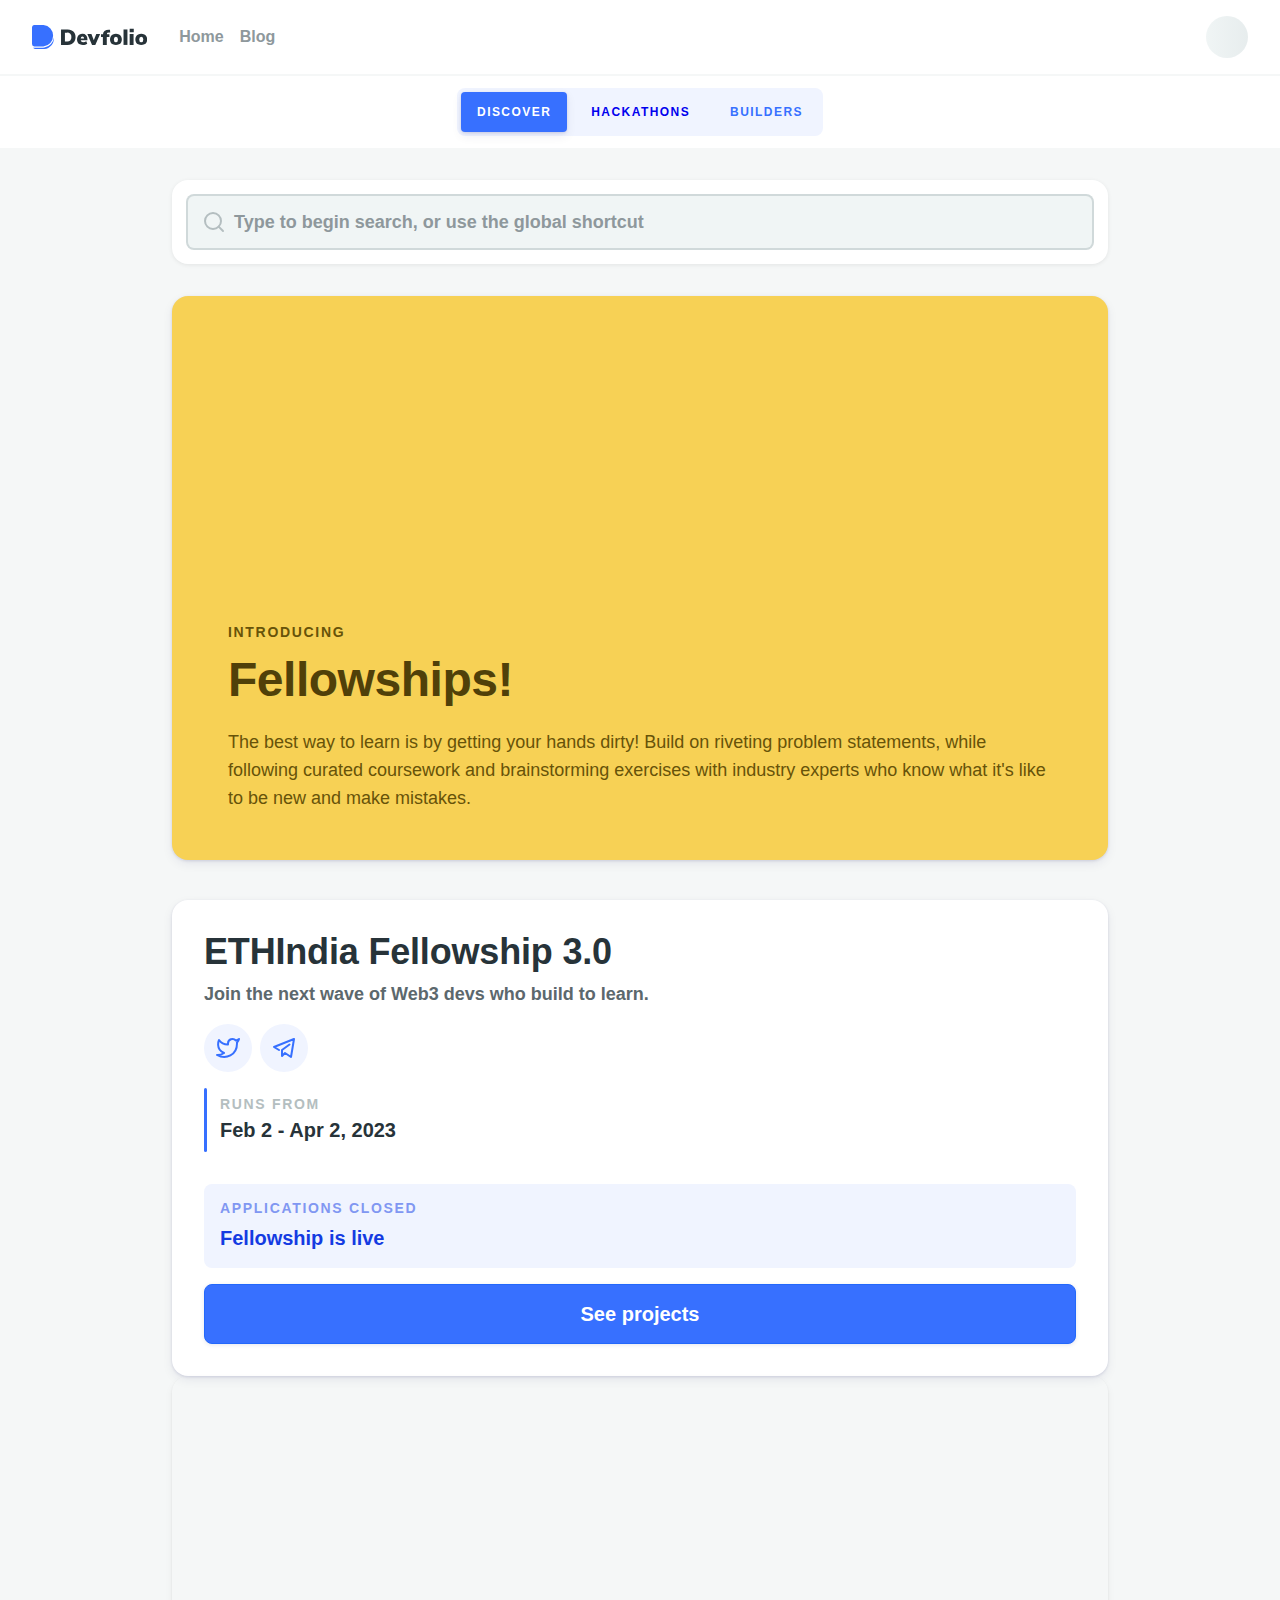
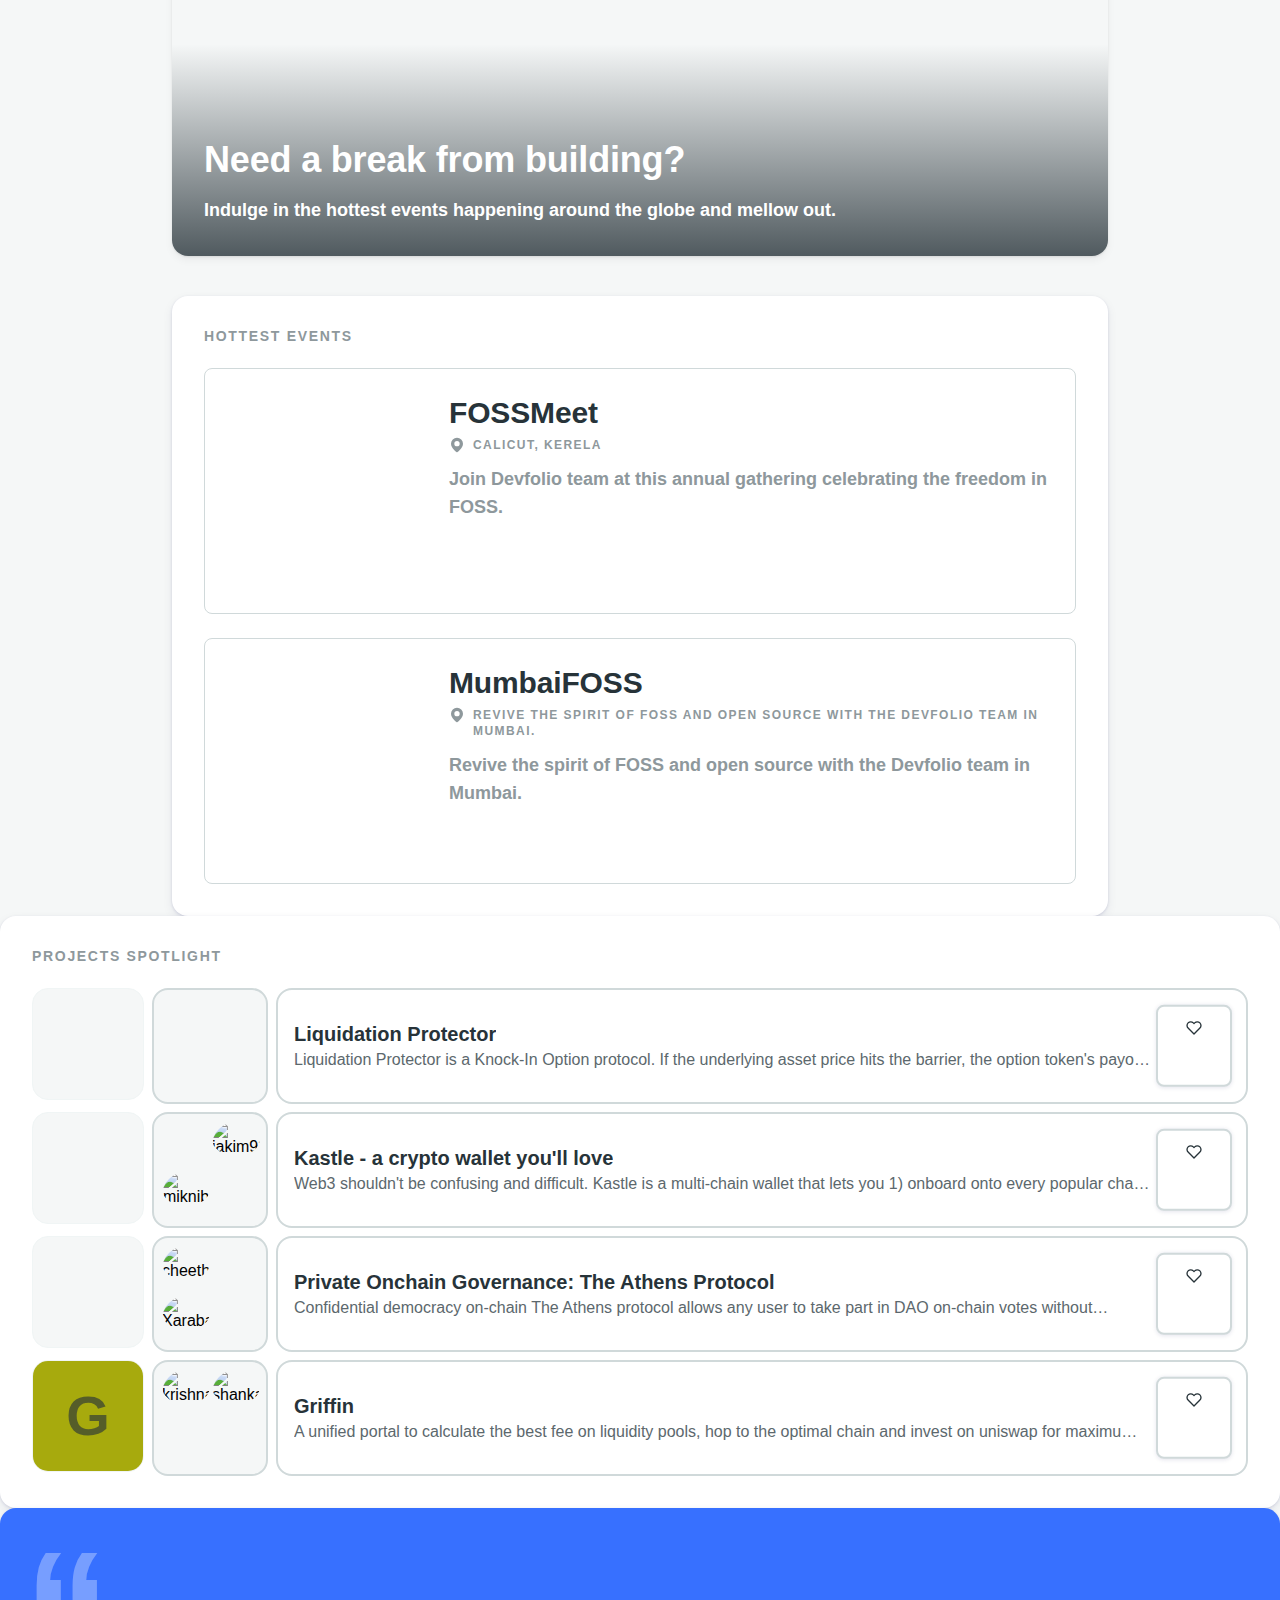
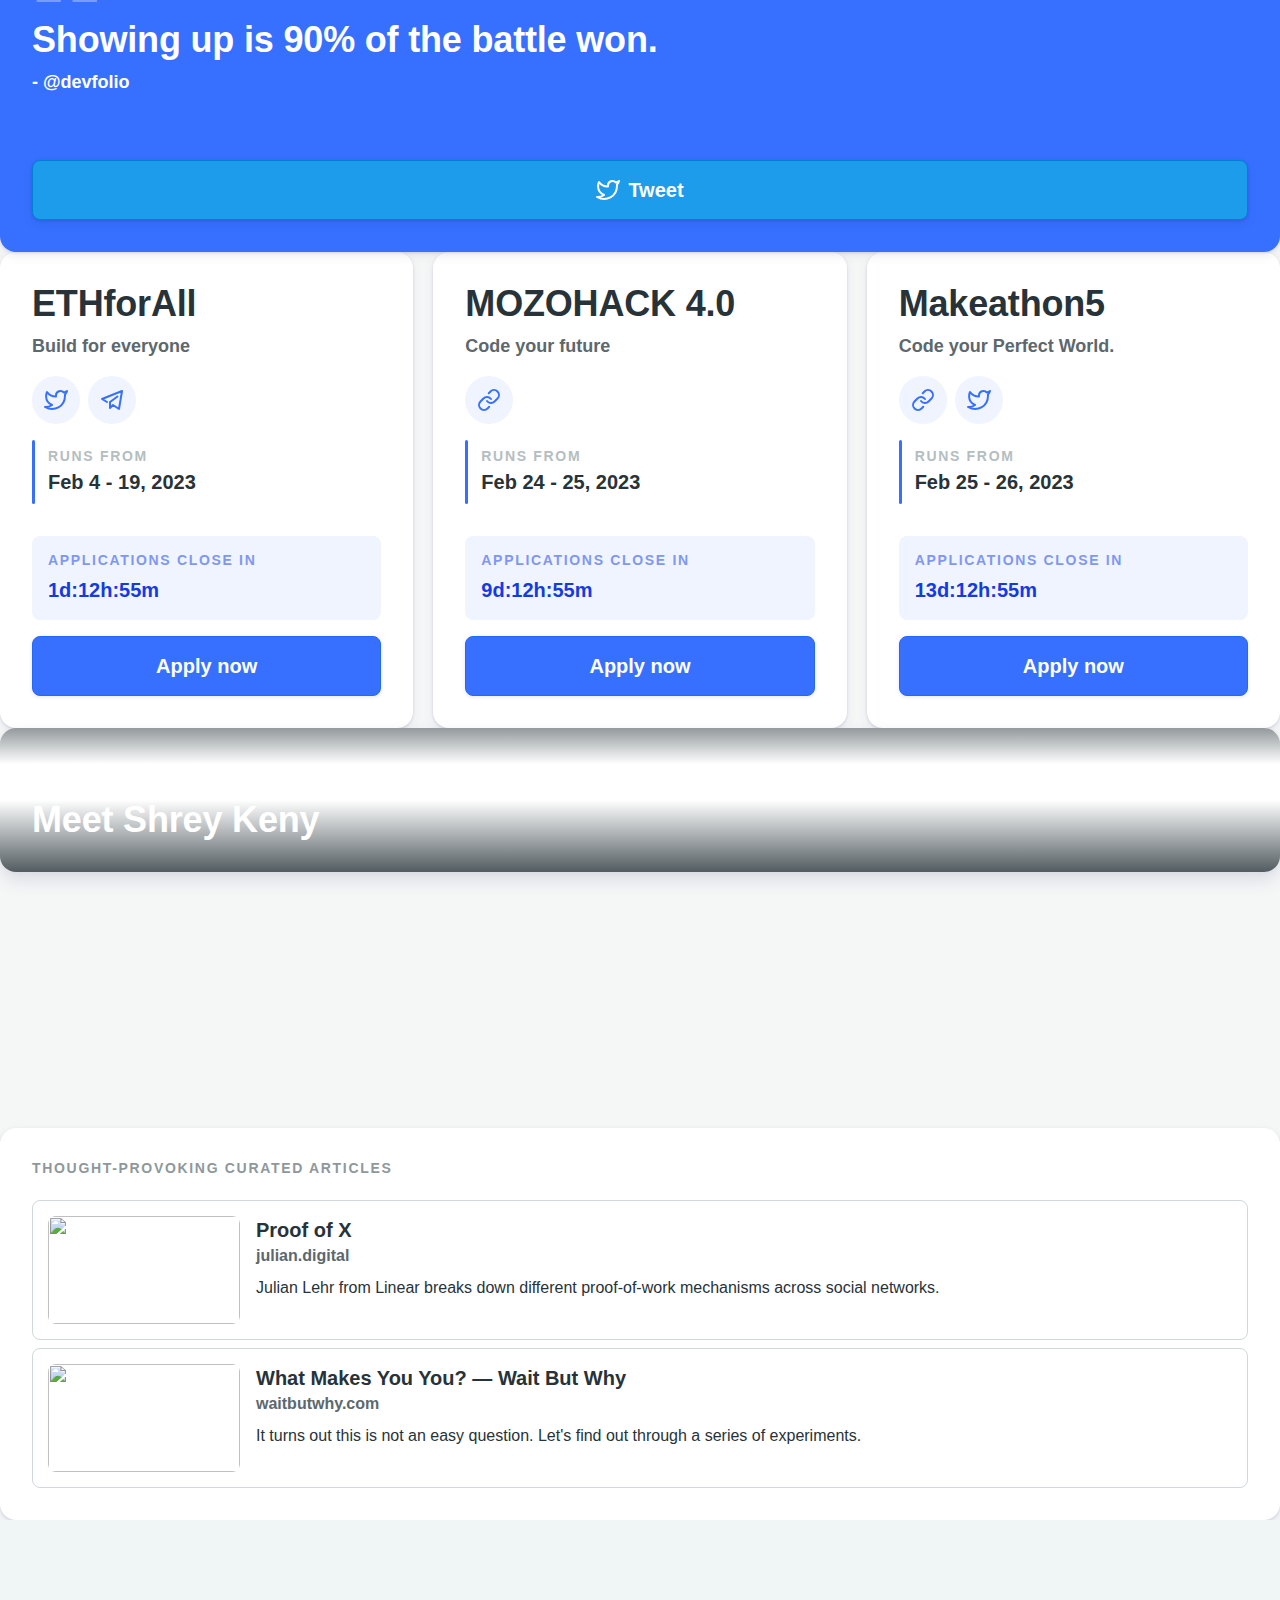
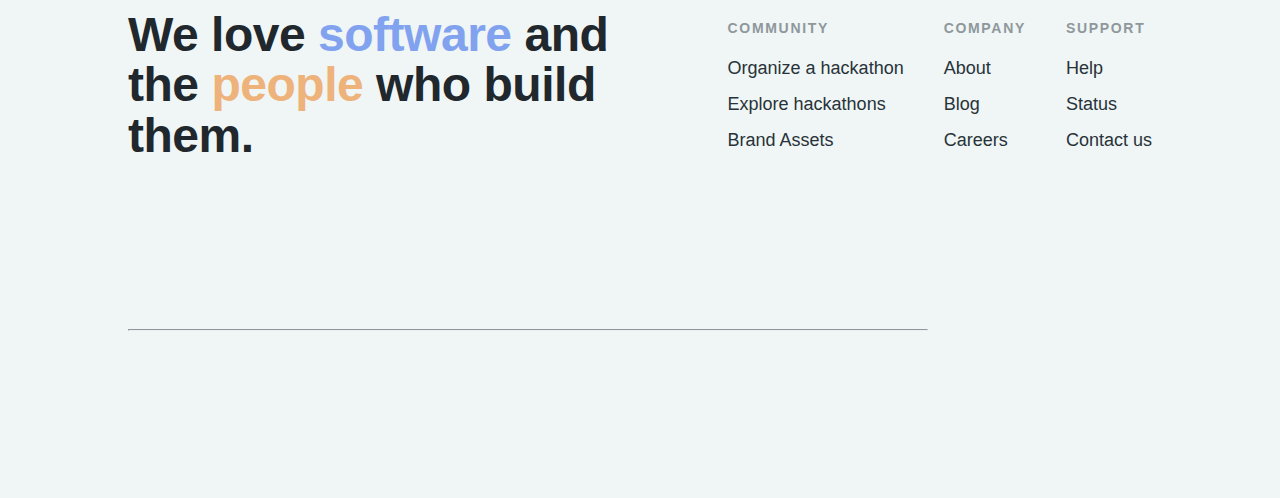
==== commit 9aa04ab1: "added discover page" ====
--- a/index.html
+++ b/index.html
@@ -23,9 +23,9 @@
       imagesizes="100vw"
     />
 	<!-- Include CSS file -->
-	<!-- <link rel="stylesheet" href="../css/style.css" /> -->
+	<link rel="stylesheet" href="../css/style.css" />
 	<!-- Link JS file -->
-	<!-- <script src="/js/script.js"></script> -->
+	<script src="/js/script.js"></script>
    
   </head>
   <body>
@@ -115,6 +115,7 @@
                   </svg></div
               ></a>
             </div>
+			    <!-- Header  -->
             <div class="sc-iLIByi rLHas">
               <ul class="sc-gLTcDU dcnBrW">
                 <li class="sc-hIpXjV fQZdEi">
@@ -164,7 +165,9 @@
                   data-selected="false"
                   class="sc-fEVxLL keKcTu"
                 >
-                  <p class="sc-jKDlA-D cCFMLb sc-fCdBJp hoMDML">hackathons</p>
+                  <a href="/hackathon.html">
+                    <p class="sc-jKDlA-D cCFMLb sc-fCdBJp hoMDML">hackathons</p>
+                  </a>
                 </button>
               </li>
               <li class="sc-jNrqiC fLYzXJ">
@@ -264,14 +267,14 @@
                   </div>
                   Type to begin search, or use the global shortcut
                 </button>
-                <div class="sc-gJwTLC sc-fxvKuh sc-fgiXzq hEeZga dfZgdJ bfEsgW">
+                <!-- <div class="sc-gJwTLC sc-fxvKuh sc-fgiXzq hEeZga dfZgdJ bfEsgW">
                   <kbd data-testid="kbd" color="grey-8" class="sc-cgFpzT fHfDrF"
                     >Ctrl</kbd
                   >
                   <p class="sc-jKDlA-D eLLAbM">+</p>
                   <kbd data-testid="kbd" color="grey-8" class="sc-cgFpzT fHfDrF"
-                    >k</kbd
-                  >
+                    >k</kbd -->
+                  <!-- > -->
                 </div>
               </div>
             </div>
--- a/css/style.css
+++ b/css/style.css
@@ -0,0 +1,1287 @@
+.jWbaYk{height:42px;width:42px;}/*!sc*/
+.lvqai{margin-top:2px;}/*!sc*/
+.jeJKTp{background-color:#FFFFFF;padding-top:12px;padding-bottom:12px;}/*!sc*/
+.kABkIh{margin-top:32px;margin-bottom:32px;}/*!sc*/
+.hEeZga{background-color:#F5F7F7;padding:4px;}/*!sc*/
+.cmdNYP{height:100%;}/*!sc*/
+.bLCKfG{height:100%;width:100%;border-radius:16px;box-shadow:0px 1px 3px rgba(3,0,92,0.12),0px 4px 11px rgba(3,0,92,0.07);}/*!sc*/
+.jqgDgA{max-height:100%;min-height:328px;position:relative;}/*!sc*/
+@media screen and (min-width:90em){.jqgDgA{min-height:unset;}}/*!sc*/
+.ibgkkG{margin-left:56px;margin-right:56px;margin-top:0px;margin-bottom:48px;}/*!sc*/
+.gDxGnp{display:none;}/*!sc*/
+@media screen and (min-width:48em){.gDxGnp{display:block;}}/*!sc*/
+.cCtACd{display:block;}/*!sc*/
+@media screen and (min-width:48em){.cCtACd{display:none;}}/*!sc*/
+.brQsrx{padding:32px;background-color:#FFFFFF;border-radius:16px;box-shadow:0px 1px 3px rgba(3,0,92,0.12),0px 4px 11px rgba(3,0,92,0.07);width:100%;}/*!sc*/
+.iEVXtn{margin-bottom:16px;}/*!sc*/
+.isJzdy{padding:16px;border-radius:8px;background-color:#F0F4FF;}/*!sc*/
+.cMcEKT{position:relative;min-height:30rem;height:100%;border-radius:16px;box-shadow:0 1px 2px 0 rgba(0,0,0,0.09),0 4px 8px 0 rgba(0,0,0,0.05);overflow:hidden;}/*!sc*/
+.hfdmIb{position:absolute;right:0px;bottom:0px;left:0px;}/*!sc*/
+.dlMvcA{padding:32px;}/*!sc*/
+.hAHxYn{margin-bottom:16px;padding-top:64px;}/*!sc*/
+.eaRUMS{margin:0px;padding:0px;}/*!sc*/
+.eDXfSy{width:100%;}/*!sc*/
+.jXUDWI{color:#8E989C;}/*!sc*/
+.lljKON{position:relative;}/*!sc*/
+.eAGBtE{margin-bottom:4px;}/*!sc*/
+.fVRxbG{min-height:400px;height:100%;}/*!sc*/
+.ivbAIb{position:relative;width:90%;height:120px;}/*!sc*/
+data-styled.g241[id="sc-gJwTLC"]{content:"jWbaYk,lvqai,jeJKTp,kABkIh,hEeZga,cmdNYP,bLCKfG,jqgDgA,ibgkkG,gDxGnp,cCtACd,brQsrx,iEVXtn,isJzdy,cMcEKT,hfdmIb,dlMvcA,hAHxYn,eaRUMS,eDXfSy,jXUDWI,lljKON,eAGBtE,fVRxbG,ivbAIb,"}/*!sc*/
+.ikQsen{display:-webkit-box;display:-webkit-flex;display:-ms-flexbox;display:flex;gap:2px;-webkit-flex-direction:column;-ms-flex-direction:column;flex-direction:column;}/*!sc*/
+.finJJW{display:-webkit-box;display:-webkit-flex;display:-ms-flexbox;display:flex;-webkit-flex-direction:column;-ms-flex-direction:column;flex-direction:column;-webkit-align-items:center;-webkit-box-align:center;-ms-flex-align:center;align-items:center;}/*!sc*/
+.buyZca{display:-webkit-box;display:-webkit-flex;display:-ms-flexbox;display:flex;}/*!sc*/
+.dVoIBe{display:-webkit-box;display:-webkit-flex;display:-ms-flexbox;display:flex;gap:16px;}/*!sc*/
+.dLxTNW{display:-webkit-box;display:-webkit-flex;display:-ms-flexbox;display:flex;gap:16px;-webkit-align-items:center;-webkit-box-align:center;-ms-flex-align:center;align-items:center;}/*!sc*/
+.dfZgdJ{display:-webkit-box;display:-webkit-flex;display:-ms-flexbox;display:flex;gap:4px;-webkit-align-items:center;-webkit-box-align:center;-ms-flex-align:center;align-items:center;}/*!sc*/
+.cXDRS{display:-webkit-box;display:-webkit-flex;display:-ms-flexbox;display:flex;-webkit-box-pack:justify;-webkit-justify-content:space-between;-ms-flex-pack:justify;justify-content:space-between;-webkit-flex-direction:column;-ms-flex-direction:column;flex-direction:column;}/*!sc*/
+.oyyge{display:-webkit-box;display:-webkit-flex;display:-ms-flexbox;display:flex;-webkit-box-flex:2;-webkit-flex-grow:2;-ms-flex-positive:2;flex-grow:2;}/*!sc*/
+.fvaaka{display:-webkit-box;display:-webkit-flex;display:-ms-flexbox;display:flex;-webkit-flex-direction:column;-ms-flex-direction:column;flex-direction:column;gap:16px;}/*!sc*/
+.fOshEp{display:-webkit-box;display:-webkit-flex;display:-ms-flexbox;display:flex;-webkit-flex-direction:column;-ms-flex-direction:column;flex-direction:column;gap:8px;}/*!sc*/
+.iheGVK{display:-webkit-box;display:-webkit-flex;display:-ms-flexbox;display:flex;-webkit-flex-direction:column;-ms-flex-direction:column;flex-direction:column;}/*!sc*/
+.hENZcY{display:-webkit-box;display:-webkit-flex;display:-ms-flexbox;display:flex;-webkit-align-items:flex-end;-webkit-box-align:flex-end;-ms-flex-align:flex-end;align-items:flex-end;}/*!sc*/
+.hifsqx{display:-webkit-box;display:-webkit-flex;display:-ms-flexbox;display:flex;-webkit-flex-direction:column;-ms-flex-direction:column;flex-direction:column;-webkit-flex:1;-ms-flex:1;flex:1;}/*!sc*/
+.cIFHYr{display:-webkit-box;display:-webkit-flex;display:-ms-flexbox;display:flex;-webkit-flex-direction:column;-ms-flex-direction:column;flex-direction:column;gap:24px;}/*!sc*/
+.bWglAU{display:-webkit-box;display:-webkit-flex;display:-ms-flexbox;display:flex;-webkit-flex-direction:column;-ms-flex-direction:column;flex-direction:column;gap:24px;}/*!sc*/
+@media screen and (min-width:48em){.bWglAU{-webkit-flex-direction:row;-ms-flex-direction:row;flex-direction:row;}}/*!sc*/
+.bXWsbn{display:-webkit-box;display:-webkit-flex;display:-ms-flexbox;display:flex;-webkit-flex-direction:column;-ms-flex-direction:column;flex-direction:column;-webkit-box-pack:justify;-webkit-justify-content:space-between;-ms-flex-pack:justify;justify-content:space-between;gap:24px;}/*!sc*/
+.bVIvla{display:-webkit-box;display:-webkit-flex;display:-ms-flexbox;display:flex;-webkit-flex-direction:column;-ms-flex-direction:column;flex-direction:column;gap:12px;}/*!sc*/
+.dbDQnx{display:-webkit-box;display:-webkit-flex;display:-ms-flexbox;display:flex;-webkit-flex-direction:column;-ms-flex-direction:column;flex-direction:column;gap:4px;}/*!sc*/
+.bkxAwh{display:-webkit-box;display:-webkit-flex;display:-ms-flexbox;display:flex;gap:8px;}/*!sc*/
+.llKChF{display:-webkit-box;display:-webkit-flex;display:-ms-flexbox;display:flex;-webkit-flex-direction:row;-ms-flex-direction:row;flex-direction:row;gap:8px;}/*!sc*/
+.eivHgK{display:-webkit-box;display:-webkit-flex;display:-ms-flexbox;display:flex;-webkit-flex-direction:row;-ms-flex-direction:row;flex-direction:row;gap:8px;-webkit-box-flex:1;-webkit-flex-grow:1;-ms-flex-positive:1;flex-grow:1;}/*!sc*/
+.bDTwBO{display:-webkit-box;display:-webkit-flex;display:-ms-flexbox;display:flex;-webkit-flex-direction:row;-ms-flex-direction:row;flex-direction:row;gap:8px;-webkit-box-pack:justify;-webkit-justify-content:space-between;-ms-flex-pack:justify;justify-content:space-between;-webkit-box-flex:1;-webkit-flex-grow:1;-ms-flex-positive:1;flex-grow:1;}/*!sc*/
+.HbGxE{display:-webkit-box;display:-webkit-flex;display:-ms-flexbox;display:flex;-webkit-flex-direction:column;-ms-flex-direction:column;flex-direction:column;gap:0;-webkit-box-pack:center;-webkit-justify-content:center;-ms-flex-pack:center;justify-content:center;-webkit-align-items:flex-start;-webkit-box-align:flex-start;-ms-flex-align:flex-start;align-items:flex-start;}/*!sc*/
+.eIkfIa{display:-webkit-box;display:-webkit-flex;display:-ms-flexbox;display:flex;-webkit-flex-direction:column;-ms-flex-direction:column;flex-direction:column;-webkit-box-pack:justify;-webkit-justify-content:space-between;-ms-flex-pack:justify;justify-content:space-between;}/*!sc*/
+.iCuNa{display:-webkit-box;display:-webkit-flex;display:-ms-flexbox;display:flex;-webkit-flex-direction:column;-ms-flex-direction:column;flex-direction:column;gap:20px;}/*!sc*/
+@media screen and (min-width:64em){.iCuNa{-webkit-flex-direction:row;-ms-flex-direction:row;flex-direction:row;}}/*!sc*/
+.fDmfa-D{display:-webkit-box;display:-webkit-flex;display:-ms-flexbox;display:flex;-webkit-box-pack:justify;-webkit-justify-content:space-between;-ms-flex-pack:justify;justify-content:space-between;-webkit-align-items:flex-start;-webkit-box-align:flex-start;-ms-flex-align:flex-start;align-items:flex-start;}/*!sc*/
+.icBCxP{display:-webkit-box;display:-webkit-flex;display:-ms-flexbox;display:flex;-webkit-flex-direction:column;-ms-flex-direction:column;flex-direction:column;gap:32px;-webkit-flex-basis:31em;-ms-flex-preferred-size:31em;flex-basis:31em;}/*!sc*/
+.lSVNZ{display:-webkit-box;display:-webkit-flex;display:-ms-flexbox;display:flex;-webkit-align-items:center;-webkit-box-align:center;-ms-flex-align:center;align-items:center;gap:26px;}/*!sc*/
+.hqybqD{display:-webkit-box;display:-webkit-flex;display:-ms-flexbox;display:flex;-webkit-align-items:flex-start;-webkit-box-align:flex-start;-ms-flex-align:flex-start;align-items:flex-start;-webkit-flex-direction:column;-ms-flex-direction:column;flex-direction:column;}/*!sc*/
+data-styled.g242[id="sc-fxvKuh"]{content:"ikQsen,finJJW,buyZca,dVoIBe,dLxTNW,dfZgdJ,cXDRS,oyyge,fvaaka,fOshEp,iheGVK,hENZcY,hifsqx,cIFHYr,bWglAU,bXWsbn,bVIvla,dbDQnx,bkxAwh,llKChF,eivHgK,bDTwBO,HbGxE,eIkfIa,iCuNa,fDmfa-D,icBCxP,lSVNZ,hqybqD,"}/*!sc*/
+.giieAN{display:inline-block;height:20px;width:20px;}/*!sc*/
+.giieAN svg{height:20px;width:20px;-webkit-undefined;-ms-flex-undefined;undefined;color:#8E989C;}/*!sc*/
+.bBIdMp{display:inline-block;height:24px;width:24px;}/*!sc*/
+.bBIdMp svg{height:24px;width:24px;-webkit-undefined;-ms-flex-undefined;undefined;-webkit-undefined;-ms-flex-undefined;undefined;}/*!sc*/
+.WvYJU{display:inline-block;height:24px;width:24px;}/*!sc*/
+.WvYJU svg{height:24px;width:24px;-webkit-undefined;-ms-flex-undefined;undefined;color:#3770FF;}/*!sc*/
+.gGxbJF{display:inline-block;height:24px;width:24px;}/*!sc*/
+.gGxbJF svg{height:24px;width:24px;-webkit-undefined;-ms-flex-undefined;undefined;color:#B4BEC0;}/*!sc*/
+.egCgTZ{display:inline-block;height:16px;width:16px;}/*!sc*/
+.egCgTZ svg{height:16px;width:16px;-webkit-undefined;-ms-flex-undefined;undefined;-webkit-undefined;-ms-flex-undefined;undefined;}/*!sc*/
+.isDgXs{display:inline-block;height:16px;width:16px;}/*!sc*/
+.isDgXs svg{height:16px;width:16px;-webkit-undefined;-ms-flex-undefined;undefined;color:#273339;}/*!sc*/
+data-styled.g243[id="sc-iWajrY"]{content:"giieAN,bBIdMp,WvYJU,gGxbJF,egCgTZ,isDgXs,"}/*!sc*/
+.cCFMLb{font-size:12px;line-height:16px;-webkit-letter-spacing:0.12em;-moz-letter-spacing:0.12em;-ms-letter-spacing:0.12em;letter-spacing:0.12em;font-weight:700;font-family:Montserrat,sans-serif;color:#273339;margin:0;text-transform:uppercase;}/*!sc*/
+.eLLAbM{font-size:20px;line-height:28px;font-weight:700;color:#B4BEC0;font-family:Nunito Sans,sans-serif;margin:0;}/*!sc*/
+.ynCpa{font-size:14px;line-height:16px;-webkit-letter-spacing:0.12em;-moz-letter-spacing:0.12em;-ms-letter-spacing:0.12em;letter-spacing:0.12em;font-weight:800;font-family:Montserrat,sans-serif;color:#273339;margin:0;text-transform:uppercase;}/*!sc*/
+.kOZKQU{font-size:48px;line-height:64px;-webkit-letter-spacing:-0.01em;-moz-letter-spacing:-0.01em;-ms-letter-spacing:-0.01em;letter-spacing:-0.01em;font-weight:900;font-family:Nunito Sans,sans-serif;color:#273339;margin:0;}/*!sc*/
+.zJgsf{font-size:36px;line-height:40px;-webkit-letter-spacing:-0.005em;-moz-letter-spacing:-0.005em;-ms-letter-spacing:-0.005em;letter-spacing:-0.005em;font-weight:900;font-family:Nunito Sans,sans-serif;color:#273339;margin:0;}/*!sc*/
+.hGbRFd{font-size:18px;line-height:28px;font-family:Nunito Sans,sans-serif;color:#273339;font-weight:400;margin:0;}/*!sc*/
+.cdNzRb{font-size:36px;line-height:40px;-webkit-letter-spacing:-0.005em;-moz-letter-spacing:-0.005em;-ms-letter-spacing:-0.005em;letter-spacing:-0.005em;font-weight:900;color:#273339;font-family:Nunito Sans,sans-serif;margin:0;}/*!sc*/
+.iapARC{font-size:18px;line-height:28px;color:#5C686D;font-weight:600;font-family:Nunito Sans,sans-serif;margin:0;}/*!sc*/
+.frZdiX{font-size:14px;line-height:16px;-webkit-letter-spacing:0.12em;-moz-letter-spacing:0.12em;-ms-letter-spacing:0.12em;letter-spacing:0.12em;font-weight:800;color:#B4BEC0;font-family:Montserrat,sans-serif;margin:0;text-transform:uppercase;}/*!sc*/
+.hbClIC{font-size:20px;line-height:28px;font-weight:800;color:#273339;font-family:Nunito Sans,sans-serif;margin:4px 0 0;}/*!sc*/
+.fFjoFf{font-size:14px;line-height:16px;-webkit-letter-spacing:0.12em;-moz-letter-spacing:0.12em;-ms-letter-spacing:0.12em;letter-spacing:0.12em;font-weight:800;color:#8097F2;font-family:Montserrat,sans-serif;margin:0;text-transform:uppercase;}/*!sc*/
+.EnmCK{font-size:20px;line-height:28px;font-weight:800;color:#143BE2;font-family:Nunito Sans,sans-serif;margin:0;}/*!sc*/
+.edtDUA{font-size:36px;line-height:40px;-webkit-letter-spacing:-0.005em;-moz-letter-spacing:-0.005em;-ms-letter-spacing:-0.005em;letter-spacing:-0.005em;font-weight:900;color:#FFFFFF;font-family:Nunito Sans,sans-serif;margin:0;}/*!sc*/
+.gjxxmY{font-size:18px;line-height:28px;color:#FFFFFF;font-weight:600;font-family:Nunito Sans,sans-serif;margin:0;}/*!sc*/
+.cksmct{font-size:14px;line-height:16px;-webkit-letter-spacing:0.12em;-moz-letter-spacing:0.12em;-ms-letter-spacing:0.12em;letter-spacing:0.12em;font-weight:800;color:#8E989C;font-family:Montserrat,sans-serif;margin:0 0 24px;text-transform:uppercase;}/*!sc*/
+.kfwcBo{font-size:30px;line-height:40px;-webkit-letter-spacing:-0.005em;-moz-letter-spacing:-0.005em;-ms-letter-spacing:-0.005em;letter-spacing:-0.005em;font-weight:800;color:#273339;font-family:Nunito Sans,sans-serif;margin:0;}/*!sc*/
+.ixfbjO{font-size:12px;line-height:16px;-webkit-letter-spacing:0.12em;-moz-letter-spacing:0.12em;-ms-letter-spacing:0.12em;letter-spacing:0.12em;font-weight:700;color:#8E989C;font-family:Montserrat,sans-serif;margin:0;text-transform:uppercase;}/*!sc*/
+.gLSbPW{font-size:18px;line-height:28px;color:#8E989C;font-weight:600;font-family:Nunito Sans,sans-serif;margin:0;}/*!sc*/
+.jNlDbu{font-size:20px;line-height:28px;font-weight:800;color:#273339;font-family:Nunito Sans,sans-serif;margin:0;display:-webkit-box;-webkit-line-clamp:1;-webkit-box-orient:vertical;overflow-wrap:anywhere;overflow:hidden;}/*!sc*/
+.dCkWiy{font-size:16px;line-height:24px;color:#5C686D;font-family:Nunito Sans,sans-serif;font-weight:400;margin:0;display:-webkit-box;-webkit-line-clamp:1;-webkit-box-orient:vertical;overflow-wrap:anywhere;overflow:hidden;}/*!sc*/
+.fSYCUF{font-size:20px;line-height:28px;font-weight:700;color:#273339;font-family:Nunito Sans,sans-serif;margin:0;}/*!sc*/
+.cnVSW{font-family:Montserrat,sans-serif;font-size:18px;font-weight:700;color:#273339;margin:0;}/*!sc*/
+.euXVPF{font-size:18px;font-family:Nunito Sans,sans-serif;color:#FFFFFF;font-weight:800;margin:0;}/*!sc*/
+.fdUFRM{font-size:18px;line-height:28px;font-weight:600;color:#FFFFFF;font-family:Nunito Sans,sans-serif;margin:0;}/*!sc*/
+.eQKCrj{font-size:14px;line-height:16px;-webkit-letter-spacing:0.12em;-moz-letter-spacing:0.12em;-ms-letter-spacing:0.12em;letter-spacing:0.12em;font-weight:800;color:#FFFFFF;font-family:Montserrat,sans-serif;margin:0 0 24px;text-transform:uppercase;}/*!sc*/
+.jgBkRC{font-size:20px;line-height:28px;font-weight:800;color:#273339;font-family:Nunito Sans,sans-serif;margin:0;}/*!sc*/
+.bgfUFo{font-size:16px;line-height:24px;color:#5C686D;font-weight:600;font-family:Nunito Sans,sans-serif;margin:0;}/*!sc*/
+.dBFaNr{font-size:16px;line-height:24px;color:#273339;font-family:Nunito Sans,sans-serif;font-weight:400;margin:0;}/*!sc*/
+.gFcEJR{font-size:48px;line-height:64px;-webkit-letter-spacing:-0.01em;-moz-letter-spacing:-0.01em;-ms-letter-spacing:-0.01em;letter-spacing:-0.01em;font-weight:900;color:#20282D;font-family:Nunito Sans,sans-serif;margin:0;}/*!sc*/
+.gnocc{font-size:14px;line-height:16px;-webkit-letter-spacing:0.12em;-moz-letter-spacing:0.12em;-ms-letter-spacing:0.12em;letter-spacing:0.12em;font-weight:700;color:#8E989C;font-family:Montserrat,sans-serif;margin:0;text-transform:uppercase;}/*!sc*/
+.bViFPB{font-size:18px;line-height:28px;color:#273339;font-weight:400;font-family:Nunito Sans,sans-serif;margin:0;}/*!sc*/
+.dvkEqF{font-size:16px;line-height:26px;font-family:Nunito Sans,sans-serif;color:#273339;font-weight:400;margin:0;}/*!sc*/
+data-styled.g244[id="sc-jKDlA-D"]{content:"cCFMLb,eLLAbM,ynCpa,kOZKQU,zJgsf,hGbRFd,cdNzRb,iapARC,frZdiX,hbClIC,fFjoFf,EnmCK,edtDUA,gjxxmY,cksmct,kfwcBo,ixfbjO,gLSbPW,jNlDbu,dCkWiy,fSYCUF,cnVSW,euXVPF,fdUFRM,eQKCrj,jgBkRC,bgfUFo,dBFaNr,gFcEJR,gnocc,bViFPB,dvkEqF,"}/*!sc*/
+.bdqkgI{box-sizing:border-box;position:relative;height:100%;padding:32px;border-radius:16px;background-color:#FFFFFF;background-image:none;background-repeat:no-repeat;background-size:cover;box-shadow:0px 1px 3px rgba(3,0,92,0.12),0px 4px 11px rgba(3,0,92,0.07);}/*!sc*/
+.jBVKfv{box-sizing:border-box;position:relative;height:100%;padding:32px;border-radius:16px;background-color:#3770FF;background-image:none;background-repeat:no-repeat;background-size:cover;box-shadow:0px 1px 3px rgba(3,0,92,0.12),0px 4px 11px rgba(3,0,92,0.07);}/*!sc*/
+.jjlUJq{box-sizing:border-box;position:relative;height:100%;padding:32px;border-radius:16px;background-color:#FFFFFF;background-image:none;background-repeat:no-repeat;background-size:cover;box-shadow:0px 9px 18px rgba(3,0,92,0.1),0px 1px 7px rgba(3,0,92,0.03);}/*!sc*/
+data-styled.g255[id="sc-bSakgD"]{content:"bdqkgI,jBVKfv,jjlUJq,"}/*!sc*/
+.gYQLkd{gap:8px;}/*!sc*/
+.fkTlhL{gap:64px;}/*!sc*/
+data-styled.g256[id="sc-jvLaUc"]{content:"gYQLkd,fkTlhL,"}/*!sc*/
+.hCGYNQ{display:-webkit-box;display:-webkit-flex;display:-ms-flexbox;display:flex;-webkit-align-items:center;-webkit-box-align:center;-ms-flex-align:center;align-items:center;-webkit-box-pack:center;-webkit-justify-content:center;-ms-flex-pack:center;justify-content:center;box-sizing:border-box;width:100%;height:60px;padding:0 39px;border:1px solid #2368FB;border-radius:8px;margin:0;box-shadow:0px 1px 4px rgba(3,0,92,0.1);background-color:#3770FF;color:#FFFFFF;font-family:Nunito Sans,sans-serif;font-size:20px;font-weight:600;white-space:nowrap;outline:none;-webkit-user-select:none;-moz-user-select:none;-ms-user-select:none;user-select:none;-webkit-text-decoration:none;text-decoration:none;-webkit-tap-highlight-color:transparent;}/*!sc*/
+.hCGYNQ:hover,.hCGYNQ:active{cursor:pointer;outline:none;}/*!sc*/
+.hCGYNQ:hover{padding:0 39px;box-shadow:0px 1px 4px rgba(3,0,92,0.1);border:1px solid #2368FB;background-color:#2368FB;color:#FFFFFF;}/*!sc*/
+.hCGYNQ:focus{padding:0 38px;box-shadow:0px 1px 3px rgba(3,0,92,0.12),0px 4px 11px rgba(3,0,92,0.07);border:2px solid #143BE2;background-color:#3770FF;color:#FFFFFF;outline:none;}/*!sc*/
+.hCGYNQ:focus-visible{outline:3px solid #025C50;outline-offset:2px;border-color:transparent;}/*!sc*/
+.hCGYNQ:active{padding:0 39px;box-shadow:inset 0px 3px 12px rgba(0,0,92,0.33),inset 0px -5px 21px rgba(115,161,255,0.29);border:1px solid #2368FB;background-color:#143BE2;color:#FFFFFF;}/*!sc*/
+.hCGYNQ:disabled{padding:0 40px;box-shadow:none;border:none;background-color:#B3CEFF;color:#FFFFFF;opacity:1;cursor:not-allowed;}/*!sc*/
+.eqCicF{display:-webkit-box;display:-webkit-flex;display:-ms-flexbox;display:flex;-webkit-align-items:center;-webkit-box-align:center;-ms-flex-align:center;align-items:center;-webkit-box-pack:center;-webkit-justify-content:center;-ms-flex-pack:center;justify-content:center;box-sizing:border-box;width:100%;height:60px;padding:0 39px;border:1px solid #0280D0;border-radius:8px;margin:0;box-shadow:0px 1px 3px rgba(3,0,92,0.12),0px 4px 11px rgba(3,0,92,0.07);background-color:#1D9CEC;color:#FFFFFF;font-family:Nunito Sans,sans-serif;font-size:20px;font-weight:600;white-space:nowrap;outline:none;-webkit-user-select:none;-moz-user-select:none;-ms-user-select:none;user-select:none;-webkit-text-decoration:none;text-decoration:none;-webkit-tap-highlight-color:transparent;}/*!sc*/
+.eqCicF:hover,.eqCicF:active{cursor:pointer;outline:none;}/*!sc*/
+.eqCicF:hover{padding:0 39px;box-shadow:0px 9px 18px rgba(3,0,92,0.1),0px 1px 7px rgba(3,0,92,0.03);border:1px solid #0071B8;background-color:#0280D0;color:#FFFFFF;}/*!sc*/
+.eqCicF:focus{padding:0 38px;box-shadow:0px 9px 18px rgba(3,0,92,0.1),0px 1px 7px rgba(3,0,92,0.03);border:2px solid #0071B8;background-color:#1D9CEC;color:#FFFFFF;outline:none;}/*!sc*/
+.eqCicF:focus-visible{outline:3px solid #025C50;outline-offset:2px;border-color:transparent;}/*!sc*/
+.eqCicF:active{padding:0 39px;box-shadow:inset 0px 4px 12px rgba(0,0,0,0.15);border:1px solid #0071B8;background-color:#0280D0;color:#FFFFFF;}/*!sc*/
+.eqCicF:disabled{padding:0 40px;box-shadow:none;border:none;background-color:#8ECDF5;color:#FFFFFF;opacity:1;cursor:not-allowed;}/*!sc*/
+data-styled.g257[id="sc-edUIhV"]{content:"hCGYNQ,eqCicF,"}/*!sc*/
+.epxprr{margin-right:8px;}/*!sc*/
+data-styled.g258[id="sc-jmnVvD"]{content:"epxprr,"}/*!sc*/
+.leYjeR{display:block;margin-top:64px;margin-left:-8px;font-size:172px;-webkit-letter-spacing:-0.005em;-moz-letter-spacing:-0.005em;-ms-letter-spacing:-0.005em;letter-spacing:-0.005em;opacity:0.32;line-height:16px;-webkit-user-select:none;-moz-user-select:none;-ms-user-select:none;user-select:none;}/*!sc*/
+data-styled.g260[id="sc-hZgfyJ"]{content:"leYjeR,"}/*!sc*/
+.gEEDrH .Toastify__toast{padding:16px;border-radius:8px;box-shadow:0 1px 4px 0 rgba(0,0,0,0.08);}/*!sc*/
+.gEEDrH .Toastify__toast-icon{display:none;}/*!sc*/
+.gEEDrH .Toastify__toast-body{color:#025C50;font-weight:600;}/*!sc*/
+.gEEDrH .Toastify__close{border:none;outline:none;padding:0;background:none;cursor:pointer;color:#025C50;margin-top:6px;height:24px;}/*!sc*/
+.gEEDrH .Toastify__toast--info{background:#D2E0FF;}/*!sc*/
+.gEEDrH .Toastify__toast--info .Toastify__toast-body,.gEEDrH .Toastify__toast--info .Toastify__close{color:#00005C;}/*!sc*/
+.gEEDrH .Toastify__toast--warning{background:#FFFFA4;}/*!sc*/
+.gEEDrH .Toastify__toast--warning .Toastify__toast-body,.gEEDrH .Toastify__toast--warning .Toastify__close{color:#D65600;}/*!sc*/
+.gEEDrH .Toastify__toast--success{background:#CFFEED;}/*!sc*/
+.gEEDrH .Toastify__toast--success .Toastify__toast-body,.gEEDrH .Toastify__toast--success .Toastify__close{color:#025C50;}/*!sc*/
+.gEEDrH .Toastify__toast--error{background:#FED0CF;}/*!sc*/
+.gEEDrH .Toastify__toast--error .Toastify__toast-body,.gEEDrH .Toastify__toast--error .Toastify__close{color:#A32C00;}/*!sc*/
+data-styled.g267[id="sc-ktCSKO"]{content:"gEEDrH,"}/*!sc*/
+.jsdDM{width:-webkit-fit-content;width:-moz-fit-content;width:fit-content;display:-webkit-box;display:-webkit-flex;display:-ms-flexbox;display:flex;-webkit-flex-direction:row;-ms-flex-direction:row;flex-direction:row;-webkit-box-pack:center;-webkit-justify-content:center;-ms-flex-pack:center;justify-content:center;-webkit-align-items:flex-end;-webkit-box-align:flex-end;-ms-flex-align:flex-end;align-items:flex-end;overflow:hidden;font-family:Nunito Sans,sans-serif;color:inherit;}/*!sc*/
+data-styled.g274[id="sc-IIEeM"]{content:"jsdDM,"}/*!sc*/
+.zgJIO{--paddingY:24px;--paddingX:40px;box-sizing:border-box;position:relative;padding:var(--paddingY) var(--paddingX);height:100%;border-radius:16px;background-color:#FFFFFF;box-shadow:0 1px 4px 0 rgba(0,0,0,0.08);}/*!sc*/
+data-styled.g276[id="sc-iuStju"]{content:"zgJIO,"}/*!sc*/
+.brrlJy{outline:none;background:none;width:48px;height:48px;border-radius:50%;overflow:hidden;}/*!sc*/
+data-styled.g281[id="sc-DdwlG"]{content:"brrlJy,"}/*!sc*/
+.igfbnF{width:48px;height:48px;max-width:48px;max-height:48px;border-radius:50%;}/*!sc*/
+data-styled.g282[id="sc-dwVMhp"]{content:"igfbnF,"}/*!sc*/
+.ejcBKq{border:none;outline:none;padding:0;background-color:#FFFFFF;height:32px;width:32px;display:-webkit-box;display:-webkit-flex;display:-ms-flexbox;display:flex;-webkit-align-items:center;-webkit-box-align:center;-ms-flex-align:center;align-items:center;-webkit-box-pack:center;-webkit-justify-content:center;-ms-flex-pack:center;justify-content:center;border-radius:50%;cursor:pointer;}/*!sc*/
+.ejcBKq:disabled{cursor:not-allowed;opacity:0.7;}/*!sc*/
+data-styled.g310[id="sc-jclSIp"]{content:"ejcBKq,"}/*!sc*/
+.liFxIO{-webkit-appearance:none;-moz-appearance:none;appearance:none;box-sizing:border-box;margin:0;padding:0;outline:none;border:none;background:transparent;-webkit-text-decoration:none;text-decoration:none;-webkit-user-select:none;-moz-user-select:none;-ms-user-select:none;user-select:none;}/*!sc*/
+data-styled.g314[id="sc-isuzjp"]{content:"liFxIO,"}/*!sc*/
+.dcdQeP{padding:12px 16px;border-radius:8px;color:#FFFFFF;background-color:#273339;font:Nunito Sans,sans-serif 16px 600;box-shadow:0px 9px 25px rgba(3,0,92,0.12);outline:none;}/*!sc*/
+data-styled.g315[id="sc-ezWXYA"]{content:"dcdQeP,"}/*!sc*/
+@media screen and (max-width:48em){.lnPzJn{grid-column:1 / -1;}}/*!sc*/
+@media screen and (min-width:48em) and (max-width:64em){.lnPzJn{grid-column:1 / -1;}}/*!sc*/
+@media screen and (min-width:64em) and (max-width:90em){.lnPzJn{grid-column:1 / -1;}}/*!sc*/
+@media screen and (min-width:90em){.lnPzJn{grid-column:1 / -1;}}/*!sc*/
+@media screen and (max-width:48em){.gecQsu{grid-column:1 / -1;}}/*!sc*/
+@media screen and (min-width:48em) and (max-width:64em){.gecQsu{grid-column:1 / -1;}}/*!sc*/
+@media screen and (min-width:64em) and (max-width:90em){.gecQsu{grid-column:1 / -1;}}/*!sc*/
+@media screen and (min-width:90em){.gecQsu{grid-column:1 / 9;}}/*!sc*/
+@media screen and (max-width:48em){.lfVNKV{grid-column:1 / -1;}}/*!sc*/
+@media screen and (min-width:48em) and (max-width:64em){.lfVNKV{grid-column:1 / -1;}}/*!sc*/
+@media screen and (min-width:64em) and (max-width:90em){.lfVNKV{grid-column:1 / -1;}}/*!sc*/
+@media screen and (min-width:90em){.lfVNKV{grid-column:9 / 13;}}/*!sc*/
+@media screen and (max-width:48em){.kvIsYi{grid-column:1 / -1;}}/*!sc*/
+@media screen and (min-width:48em) and (max-width:64em){.kvIsYi{grid-column:1 / -1;}}/*!sc*/
+@media screen and (min-width:64em) and (max-width:90em){.kvIsYi{grid-column:1 / -1;}}/*!sc*/
+@media screen and (min-width:90em){.kvIsYi{grid-column:1 / 5;}}/*!sc*/
+@media screen and (max-width:48em){.gMKCZh{grid-column:1 / -1;}}/*!sc*/
+@media screen and (min-width:48em) and (max-width:64em){.gMKCZh{grid-column:1 / -1;}}/*!sc*/
+@media screen and (min-width:64em) and (max-width:90em){.gMKCZh{grid-column:1 / -1;}}/*!sc*/
+@media screen and (min-width:90em){.gMKCZh{grid-column:5 / 13;}}/*!sc*/
+data-styled.g332[id="sc-kTGBUR"]{content:"lnPzJn,gecQsu,lfVNKV,kvIsYi,gMKCZh,"}/*!sc*/
+.dqEVMw{display:grid;width:100%;row-gap:40px;-webkit-column-gap:24px;column-gap:24px;-webkit-box-pack:center;-webkit-justify-content:center;-ms-flex-pack:center;justify-content:center;}/*!sc*/
+@media screen and (max-width:48em){.dqEVMw{padding:0 20px;grid-template-columns:repeat(6,40px);-webkit-column-gap:16px;column-gap:16px;}}/*!sc*/
+@media screen and (min-width:48em) and (max-width:64em){.dqEVMw{padding:0 36px;grid-template-columns:repeat(8,66px);}}/*!sc*/
+@media screen and (min-width:64em) and (max-width:90em){.dqEVMw{padding:0 44px;grid-template-columns:repeat(12,56px);}}/*!sc*/
+@media screen and (min-width:90em){.dqEVMw{padding:0 132px;grid-template-columns:repeat(12,76px);}}/*!sc*/
+data-styled.g333[id="sc-hbjaKc"]{content:"dqEVMw,"}/*!sc*/
+.fHfDrF{background-color:#E4EAEB;border:solid;border-width:1px;border-color:#8E989C;border-radius:8px;height:48px;min-width:48px;padding:16px;display:-webkit-box;display:-webkit-flex;display:-ms-flexbox;display:flex;-webkit-box-pack:center;-webkit-justify-content:center;-ms-flex-pack:center;justify-content:center;-webkit-align-items:center;-webkit-box-align:center;-ms-flex-align:center;align-items:center;box-sizing:border-box;color:#273339;text-transform:capitalize;font-family:Space Mono,monospace;font-size:20px;line-height:20px;font-weight:700;}/*!sc*/
+data-styled.g334[id="sc-cgFpzT"]{content:"fHfDrF,"}/*!sc*/
+.jVOCsL{cursor:pointer;-webkit-text-decoration:none;text-decoration:none;outline:none;}/*!sc*/
+data-styled.g336[id="sc-bKhNmF"]{content:"jVOCsL,"}/*!sc*/
+.fVwMjn{padding:15px 15px;display:-webkit-box;display:-webkit-flex;display:-ms-flexbox;display:flex;-webkit-align-items:flex-start;-webkit-box-align:flex-start;-ms-flex-align:flex-start;align-items:flex-start;border-radius:8px;background-color:#FFFFFF;border:1px solid #D0D9DA;}/*!sc*/
+.fVwMjn:hover,.fVwMjn:active{padding:14px 14px;border:2px solid #8097F2;}/*!sc*/
+.fVwMjn:active{background-color:#F5F7F7;}/*!sc*/
+@media only screen and (max-width:767px){.fVwMjn{padding:15px;-webkit-flex-direction:column;-ms-flex-direction:column;flex-direction:column;-webkit-align-items:flex-start;-webkit-box-align:flex-start;-ms-flex-align:flex-start;align-items:flex-start;}.fVwMjn:hover,.fVwMjn:active{padding:14px;}}/*!sc*/
+.fVwMjn:hover h2,.fVwMjn:active h2{color:#3770FF;}/*!sc*/
+.fVwMjn:hover h3,.fVwMjn:active h3{color:#8097F2;}/*!sc*/
+data-styled.g337[id="sc-jhfVAM"]{content:"fVwMjn,"}/*!sc*/
+.gJUlrx{--image-width:192px;--image-height:108px;display:-webkit-box;display:-webkit-flex;display:-ms-flexbox;display:flex;margin-right:16px;height:var(--image-height);width:var(--image-width);}/*!sc*/
+@media only screen and (max-width:767px){.gJUlrx{position:relative;width:100%;padding-top:56.25%;margin-bottom:16px;height:0;}}/*!sc*/
+data-styled.g338[id="sc-enyVUO"]{content:"gJUlrx,"}/*!sc*/
+.kywtPK{height:var(--image-height);width:var(--image-width);min-width:var(--image-width);max-width:100%;object-fit:cover;border-radius:8px;}/*!sc*/
+@media only screen and (max-width:767px){.kywtPK{position:absolute;top:0;left:0;height:100%;width:100%;}}/*!sc*/
+data-styled.g339[id="sc-bwANAz"]{content:"kywtPK,"}/*!sc*/
+.lnRdhr{border-radius:9999px;background-image:linear-gradient( 270deg, #F0F5F5, #E4EAEB, #E4EAEB, #F0F5F5 );background-size:400% 100%;-webkit-animation:dTeFvp 8s ease-in-out infinite;animation:dTeFvp 8s ease-in-out infinite;}/*!sc*/
+data-styled.g349[id="sc-hpDagy"]{content:"lnRdhr,"}/*!sc*/
+.eNicRh{position:relative;z-index:100;display:-webkit-box;display:-webkit-flex;display:-ms-flexbox;display:flex;-webkit-align-items:center;-webkit-box-align:center;-ms-flex-align:center;align-items:center;box-sizing:border-box;padding:16px 0;width:100%;margin:0 auto;background-color:#FFFFFF;}/*!sc*/
+@media only screen and (max-width:767px){.eNicRh{position:static;}}/*!sc*/
+data-styled.g350[id="sc-lfiFoR"]{content:"eNicRh,"}/*!sc*/
+.huezxP{display:-webkit-box;display:-webkit-flex;display:-ms-flexbox;display:flex;-webkit-align-items:center;-webkit-box-align:center;-ms-flex-align:center;align-items:center;-webkit-box-pack:justify;-webkit-justify-content:space-between;-ms-flex-pack:justify;justify-content:space-between;box-sizing:border-box;width:100%;margin:0 32px;}/*!sc*/
+@media only screen and (max-width:1023px){.huezxP{margin:0 24px;-webkit-flex-direction:column;-ms-flex-direction:column;flex-direction:column;}}/*!sc*/
+data-styled.g351[id="sc-hmLeec"]{content:"huezxP,"}/*!sc*/
+.FSxaf{display:-webkit-box;display:-webkit-flex;display:-ms-flexbox;display:flex;-webkit-flex:1 1 0;-ms-flex:1 1 0;flex:1 1 0;-webkit-align-items:center;-webkit-box-align:center;-ms-flex-align:center;align-items:center;width:100%;}/*!sc*/
+data-styled.g352[id="sc-gspIFj"]{content:"FSxaf,"}/*!sc*/
+.iyVuwZ{display:-webkit-box;display:-webkit-flex;display:-ms-flexbox;display:flex;}/*!sc*/
+@media only screen and (max-width:1023px){.iyVuwZ{width:100%;}}/*!sc*/
+data-styled.g353[id="sc-czShuu"]{content:"iyVuwZ,"}/*!sc*/
+.FhnJw{display:none;-webkit-box-flex:1;-webkit-flex-grow:1;-ms-flex-positive:1;flex-grow:1;-webkit-flex-basis:0;-ms-flex-preferred-size:0;flex-basis:0;}/*!sc*/
+@media only screen and (max-width:1023px){.FhnJw{display:-webkit-box;display:-webkit-flex;display:-ms-flexbox;display:flex;}}/*!sc*/
+data-styled.g354[id="sc-gpxMCN"]{content:"FhnJw,"}/*!sc*/
+.fBksDd{height:24px;}/*!sc*/
+.fBksDd > a{display:block;}/*!sc*/
+.fBksDd .home-logo--full{display:inline;}/*!sc*/
+.fBksDd .home-logo--mono{display:none;}/*!sc*/
+.fBksDd .home-logo--mono > svg{height:32px;width:32px;}/*!sc*/
+data-styled.g355[id="sc-cxalrY"]{content:"fBksDd,"}/*!sc*/
+.bWrZJp{display:none;-webkit-box-flex:1;-webkit-flex-grow:1;-ms-flex-positive:1;flex-grow:1;-webkit-flex-basis:0;-ms-flex-preferred-size:0;flex-basis:0;-webkit-box-pack:end;-webkit-justify-content:flex-end;-ms-flex-pack:end;justify-content:flex-end;}/*!sc*/
+@media only screen and (max-width:1023px){.bWrZJp{display:-webkit-box;display:-webkit-flex;display:-ms-flexbox;display:flex;}}/*!sc*/
+@media only screen and (max-width:767px){.bWrZJp *{display:none !important;}}/*!sc*/
+data-styled.g356[id="sc-boKtkb"]{content:"bWrZJp,"}/*!sc*/
+.rLHas{display:-webkit-box;display:-webkit-flex;display:-ms-flexbox;display:flex;box-sizing:border-box;padding:0 0 0 32px;width:100%;}/*!sc*/
+@media only screen and (max-width:1023px){.rLHas{display:none;}}/*!sc*/
+data-styled.g357[id="sc-iLIByi"]{content:"rLHas,"}/*!sc*/
+.dcnBrW{padding:0;margin:0;list-style-type:none;display:-webkit-box;display:-webkit-flex;display:-ms-flexbox;display:flex;}/*!sc*/
+@media only screen and (max-width:1023px){.dcnBrW{-webkit-flex-direction:row;-ms-flex-direction:row;flex-direction:row;-webkit-box-pack:center;-webkit-justify-content:center;-ms-flex-pack:center;justify-content:center;}}/*!sc*/
+@media only screen and (max-width:767px){.dcnBrW{-webkit-flex-direction:column;-ms-flex-direction:column;flex-direction:column;text-align:center;}}/*!sc*/
+data-styled.g358[id="sc-gLTcDU"]{content:"dcnBrW,"}/*!sc*/
+.sc-hIpXjV + .sc-hIpXjV{margin-left:16px;}/*!sc*/
+@media only screen and (max-width:767px){.sc-hIpXjV + .sc-hIpXjV{margin-left:0;margin-top:32px;}}/*!sc*/
+data-styled.g359[id="sc-hIpXjV"]{content:"fQZdEi,"}/*!sc*/
+.kCkbvZ{display:-webkit-box;display:-webkit-flex;display:-ms-flexbox;display:flex;-webkit-align-items:center;-webkit-box-align:center;-ms-flex-align:center;align-items:center;}/*!sc*/
+@media only screen and (max-width:1023px){.kCkbvZ{display:none;}}/*!sc*/
+data-styled.g360[id="sc-jonzHS"]{content:"kCkbvZ,"}/*!sc*/
+.hRYgrS{background:none;color:inherit;border:none;cursor:pointer;padding:0;color:#8E989C;font-family:Nunito Sans,sans-serif;font-size:16px;font-weight:700;line-height:24px;-webkit-text-decoration:none;text-decoration:none;}/*!sc*/
+.hRYgrS:hover{color:#273339;}/*!sc*/
+.hRYgrS:active{color:#3770FF;}/*!sc*/
+@media only screen and (max-width:1023px){.sc-ihYDVE + .sc-ihYDVE{margin-left:0;margin-top:16px;}}/*!sc*/
+data-styled.g366[id="sc-ihYDVE"]{content:"hRYgrS,"}/*!sc*/
+html{line-height:1.15;-webkit-text-size-adjust:100%;}/*!sc*/
+body{margin:0;}/*!sc*/
+main{display:block;}/*!sc*/
+h1{font-size:2em;margin:0.67em 0;}/*!sc*/
+hr{box-sizing:content-box;height:0;overflow:visible;}/*!sc*/
+pre{font-family:monospace,monospace;font-size:1em;}/*!sc*/
+a{background-color:transparent;}/*!sc*/
+abbr[title]{border-bottom:none;-webkit-text-decoration:underline;text-decoration:underline;-webkit-text-decoration:underline dotted;text-decoration:underline dotted;}/*!sc*/
+b,strong{font-weight:bolder;}/*!sc*/
+code,kbd,samp{font-family:monospace,monospace;font-size:1em;}/*!sc*/
+small{font-size:80%;}/*!sc*/
+sub,sup{font-size:75%;line-height:0;position:relative;vertical-align:baseline;}/*!sc*/
+sub{bottom:-0.25em;}/*!sc*/
+sup{top:-0.5em;}/*!sc*/
+img{border-style:none;}/*!sc*/
+button,input,optgroup,select,textarea{font-family:inherit;font-size:100%;line-height:1.15;margin:0;}/*!sc*/
+button,input{overflow:visible;}/*!sc*/
+button,select{text-transform:none;}/*!sc*/
+button,[type="button"],[type="reset"],[type="submit"]{-webkit-appearance:button;}/*!sc*/
+button::-moz-focus-inner,[type="button"]::-moz-focus-inner,[type="reset"]::-moz-focus-inner,[type="submit"]::-moz-focus-inner{border-style:none;padding:0;}/*!sc*/
+button:-moz-focusring,[type="button"]:-moz-focusring,[type="reset"]:-moz-focusring,[type="submit"]:-moz-focusring{outline:1px dotted ButtonText;}/*!sc*/
+fieldset{padding:0.35em 0.75em 0.625em;}/*!sc*/
+legend{box-sizing:border-box;color:inherit;display:table;max-width:100%;padding:0;white-space:normal;}/*!sc*/
+progress{vertical-align:baseline;}/*!sc*/
+textarea{overflow:auto;}/*!sc*/
+[type="checkbox"],[type="radio"]{box-sizing:border-box;padding:0;}/*!sc*/
+[type="number"]::-webkit-inner-spin-button,[type="number"]::-webkit-outer-spin-button{height:auto;}/*!sc*/
+[type="search"]{-webkit-appearance:textfield;outline-offset:-2px;}/*!sc*/
+[type="search"]::-webkit-search-decoration{-webkit-appearance:none;}/*!sc*/
+::-webkit-file-upload-button{-webkit-appearance:button;font:inherit;}/*!sc*/
+details{display:block;}/*!sc*/
+summary{display:list-item;}/*!sc*/
+template{display:none;}/*!sc*/
+[hidden]{display:none;}/*!sc*/
+*{box-sizing:border-box;}/*!sc*/
+:root{--projects-text-color:#504009;--hackathons-text-color:#ffffff;}/*!sc*/
+body{box-sizing:border-box;margin:0;padding:0;height:100%;min-height:100vh;background-color:#f5f7f7;font-family:'Nunito Sans',sans-serif;-webkit-font-smoothing:antialiased;-moz-osx-font-smoothing:grayscale;}/*!sc*/
+#__next{isolation:isolate;}/*!sc*/
+a{-webkit-text-decoration:none;text-decoration:none;}/*!sc*/
+.ui-container{display:-webkit-box;display:-webkit-flex;display:-ms-flexbox;display:flex;-webkit-flex-direction:column;-ms-flex-direction:column;flex-direction:column;height:100%;min-height:100vh;}/*!sc*/
+.line-separator{display:block;height:1px;background-color:#abafab;opacity:0.4;width:100%;margin-bottom:24px;}/*!sc*/
+.ReactModal__Body--open,.ReactModal__Html--open{overflow:hidden;}/*!sc*/
+.grecaptcha-badge{visibility:hidden;}/*!sc*/
+data-styled.g408[id="sc-global-jIBnfj1"]{content:"sc-global-jIBnfj1,"}/*!sc*/
+.cNUZXv{color:#3770FF;font-family:Nunito Sans,sans-serif;font-weight:600;-webkit-text-decoration:none;text-decoration:none;cursor:pointer;}/*!sc*/
+.cNUZXv:hover{color:#8097F2;}/*!sc*/
+data-styled.g417[id="sc-jnCuNW"]{content:"cNUZXv,"}/*!sc*/
+.khgtmy{box-sizing:border-box;width:76px;padding:13px 16px;border:2px solid #D0D9DA;border-radius:8px;background-color:#FFFFFF;box-shadow:0px 1px 4px rgba(3,0,92,0.1);cursor:pointer;outline:none;display:-webkit-box;display:-webkit-flex;display:-ms-flexbox;display:flex;-webkit-flex-direction:column;-ms-flex-direction:column;flex-direction:column;-webkit-align-items:center;-webkit-box-align:center;-ms-flex-align:center;align-items:center;-webkit-box-pack:center;-webkit-justify-content:center;-ms-flex-pack:center;justify-content:center;}/*!sc*/
+.khgtmy:focus,.khgtmy:hover{border-color:#3770FF;box-shadow:0px 1px 3px rgba(3,0,92,0.12),0px 4px 11px rgba(3,0,92,0.07);}/*!sc*/
+.khgtmy:active{background-color:#F5F7F7;box-shadow:inset 0px 4px 12px rgba(0,0,0,0.15);}/*!sc*/
+@media screen and (max-width:48em){.khgtmy{padding:8px;width:52px;height:52px;}.khgtmy span{font-size:14px;line-height:1;}.khgtmy .sc-gJwTLC{height:16px;margin-bottom:2px;}}/*!sc*/
+data-styled.g431[id="sc-fDwvOK"]{content:"khgtmy,"}/*!sc*/
+.hZgUMA{box-sizing:border-box;margin:0;padding:0;-webkit-text-decoration:none;text-decoration:none;display:block;background-color:transparent;border:none;cursor:pointer;outline:none;-webkit-user-select:none;-moz-user-select:none;-ms-user-select:none;user-select:none;-webkit-flex:1;-ms-flex:1;flex:1;}/*!sc*/
+.hZgUMA:focus .sc-eCDnqH,.hZgUMA:hover .sc-eCDnqH{border-color:#3770FF;}/*!sc*/
+.hZgUMA:focus .sc-keNpes,.hZgUMA:hover .sc-keNpes{border-color:#3770FF;background-color:#F5F7F7;}/*!sc*/
+.hZgUMA:focus .sc-keNpes h6,.hZgUMA:hover .sc-keNpes h6{color:#3770FF;}/*!sc*/
+@media screen and (max-width:48em){.hZgUMA > div{gap:4px;-webkit-align-items:center;-webkit-box-align:center;-ms-flex-align:center;align-items:center;}.hZgUMA .sc-cBQgDv{--image-height:64px;--image-width:64px;border-radius:8px;}.hZgUMA .sc-gauFBm{font-size:36px;}.hZgUMA .sc-eCDnqH{display:none;}.hZgUMA .sc-keNpes{border-radius:8px;padding:8px;height:'fit-content';padding-right:56px;}.hZgUMA .sc-keNpes h6{font-size:18px;}.hZgUMA .sc-keNpes p{font-size:14px;}}/*!sc*/
+data-styled.g445[id="sc-hCDzWh"]{content:"hZgUMA,"}/*!sc*/
+.ezzZSi{--image-height:112px;--image-width:112px;position:relative;box-sizing:border-box;height:var(--image-height);width:var(--image-width);min-width:var(--image-width);min-height:var(--image-height);border-radius:16px;background-color:#F5F7F7;border:1px solid #F0F5F5;font-family:Montserrat,sans-serif;overflow:hidden;}/*!sc*/
+data-styled.g447[id="sc-cBQgDv"]{content:"ezzZSi,"}/*!sc*/
+.cctoEz{font-size:56px;opacity:0.64;}/*!sc*/
+data-styled.g448[id="sc-gauFBm"]{content:"cctoEz,"}/*!sc*/
+.egcUmw{max-width:100%;object-fit:cover;border-radius:8px;}/*!sc*/
+data-styled.g449[id="sc-jUtGcO"]{content:"egcUmw,"}/*!sc*/
+.bBoUEz{--avatar-height:46px;--avatar-width:46px;display:grid;padding:8px;gap:4px;border-radius:16px;grid-template:repeat(2,var(--avatar-height)) / repeat(2,var(--avatar-width));background-color:#F5F7F7;border:2px solid #D0D9DA;}/*!sc*/
+.bBoUEz .sc-jUtGcO{height:var(--avatar-height);width:var(--avatar-width);min-width:var(--avatar-width);}/*!sc*/
+data-styled.g450[id="sc-eCDnqH"]{content:"bBoUEz,"}/*!sc*/
+.kzbAtz{box-sizing:border-box;display:-webkit-box;display:-webkit-flex;display:-ms-flexbox;display:flex;-webkit-flex:1;-ms-flex:1;flex:1;border-radius:16px;border:2px solid #D0D9DA;background-color:#FFFFFF;cursor:pointer;-webkit-user-select:none;-moz-user-select:none;-ms-user-select:none;user-select:none;padding:16px;padding-right:96px;}/*!sc*/
+data-styled.g451[id="sc-keNpes"]{content:"kzbAtz,"}/*!sc*/
+.koShTU{position:absolute;display:block;right:16px;top:50%;-webkit-transform:translateY(-50%);-ms-transform:translateY(-50%);transform:translateY(-50%);}/*!sc*/
+@media screen and (max-width:48em){.koShTU{height:52px;right:8px;}}/*!sc*/
+data-styled.g454[id="sc-lcoedz"]{content:"koShTU,"}/*!sc*/
+.hEobBh{height:100%;width:100%;display:-webkit-box;display:-webkit-flex;display:-ms-flexbox;display:flex;-webkit-align-items:center;-webkit-box-align:center;-ms-flex-align:center;align-items:center;-webkit-box-pack:center;-webkit-justify-content:center;-ms-flex-pack:center;justify-content:center;border-radius:6px;background-image:url(../svg/pattern-4.svg);background-color:#A7AA0D;}/*!sc*/
+data-styled.g455[id="sc-fpcwso"]{content:"hEobBh,"}/*!sc*/
+.fdtNcI{padding:12px;margin:0;display:-webkit-box;display:-webkit-flex;display:-ms-flexbox;display:flex;-webkit-align-items:center;-webkit-box-align:center;-ms-flex-align:center;align-items:center;-webkit-box-pack:center;-webkit-justify-content:center;-ms-flex-pack:center;justify-content:center;border:none;border-radius:24px;background-color:#F0F4FF;cursor:pointer;-webkit-user-select:default;-moz-user-select:default;-ms-user-select:default;user-select:default;outline:none;}/*!sc*/
+.fdtNcI:focus,.fdtNcI:hover{box-shadow:inset 0 0 0 2px #3770FF;}/*!sc*/
+.fdtNcI:active{background-color:#D2E0FF;box-shadow:inset 0 0 0 2px #3770FF;}/*!sc*/
+.fdtNcI:disabled{cursor:not-allowed;}/*!sc*/
+data-styled.g459[id="sc-hrzOVh"]{content:"fdtNcI,"}/*!sc*/
+.cIEbnx{box-sizing:border-box;max-width:1200px;width:100%;margin:0 auto;(props)=>props.fluid && external_styled_components_.css` max-width:inherit !important;}/*!sc*/
+@media screen and (max-width:48em){.cIEbnx{max-width:540px;}}/*!sc*/
+@media screen and (min-width:48em) and (max-width:64em){.cIEbnx{max-width:768px;}}/*!sc*/
+@media screen and (min-width:64em) and (max-width:90em){.cIEbnx{max-width:1024px;}}/*!sc*/
+@media screen and (min-width:90em){.cIEbnx{max-width:1200px;}}/*!sc*/
+data-styled.g460[id="sc-hcJkSI"]{content:"cIEbnx,"}/*!sc*/
+.kgyhas{box-sizing:border-box;padding:5.6rem 4rem;background-color:transparent;(props)=>props.light && ` background-color:#fffff;` (props)=>props.fluid && external_styled_components_.css` padding:6rem 0;` (props)=>props.grid && external_styled_components_.css` padding:5.6rem 0 !important;}/*!sc*/
+@media screen and (min-width:48em) and (max-width:64em){.kgyhas{padding:5.6rem 2rem;}}/*!sc*/
+data-styled.g461[id="sc-jTUlZf"]{content:"kgyhas,"}/*!sc*/
+.jcHqVH{color:#81a2ef;}/*!sc*/
+.eRkZCr{color:#eeb27b;}/*!sc*/
+data-styled.g462[id="sc-jFdHWG"]{content:"jcHqVH,eRkZCr,"}/*!sc*/
+.fUPHce{position:relative;}/*!sc*/
+data-styled.g463[id="sc-cBOWjd"]{content:"fUPHce,"}/*!sc*/
+.gTtCIe{position:relative;overflow:hidden;background-color:#F0F5F5;}/*!sc*/
+data-styled.g464[id="sc-cmYsgE"]{content:"gTtCIe,"}/*!sc*/
+.hsRkeT{line-height:106%;}/*!sc*/
+@media screen and (max-width:48em){.hsRkeT{font-size:36px;}}/*!sc*/
+data-styled.g465[id="sc-fejtnb"]{content:"hsRkeT,"}/*!sc*/
+.iMWNsM ul{list-style-type:none;padding:0;margin:0;margin-top:10px;height:100%;width:100%;}/*!sc*/
+.iMWNsM > ul{width:100%;display:-webkit-box;display:-webkit-flex;display:-ms-flexbox;display:flex;row-gap:24px;-webkit-flex-wrap:wrap;-ms-flex-wrap:wrap;flex-wrap:wrap;-webkit-box-pack:justify;-webkit-justify-content:space-between;-ms-flex-pack:justify;justify-content:space-between;}/*!sc*/
+@media screen and (min-width:64em) and (max-width:90em){.iMWNsM > ul{padding-left:48px;-webkit-box-pack:start;-webkit-justify-content:flex-start;-ms-flex-pack:start;justify-content:flex-start;}}/*!sc*/
+.iMWNsM > ul > li{display:-webkit-box;display:-webkit-flex;display:-ms-flexbox;display:flex;-webkit-flex-direction:column;-ms-flex-direction:column;flex-direction:column;-webkit-flex-basis:calc(25% - (1.333333em * 3));-ms-flex-preferred-size:calc(25% - (1.333333em * 3));flex-basis:calc(25% - (1.333333em * 3));margin-right:2.5em;}/*!sc*/
+@media screen and (max-width:48em){.iMWNsM > ul > li{-webkit-flex-basis:100%;-ms-flex-preferred-size:100%;flex-basis:100%;margin-top:2em;margin-right:0;}}/*!sc*/
+.iMWNsM > ul > li li{margin-top:8px;}/*!sc*/
+.iMWNsM > ul > li:last-child{margin-right:0;}/*!sc*/
+.iMWNsM a{color:#273339;white-space:nowrap;overflow:hidden;-webkit-transition:color 200ms ease-out;transition:color 200ms ease-out;}/*!sc*/
+.iMWNsM a:hover{color:#8E989C;}/*!sc*/
+data-styled.g466[id="sc-ePsPkC"]{content:"iMWNsM,"}/*!sc*/
+.jXvlpG{width:100%;margin:2.67em 0;border-top:1px solid #8E989C;}/*!sc*/
+@media screen and (min-width:90em){.jXvlpG{margin:1.34em 0;}}/*!sc*/
+data-styled.g467[id="sc-iNFqmR"]{content:"jXvlpG,"}/*!sc*/
+.bYemeQ{position:relative;z-index:5;}/*!sc*/
+data-styled.g468[id="sc-iyOMks"]{content:"bYemeQ,"}/*!sc*/
+@media screen and (max-width:64em){.OnlQt{-webkit-flex-direction:column-reverse;-ms-flex-direction:column-reverse;flex-direction:column-reverse;}.OnlQt a{font-size:20px;}.OnlQt > :first-child{margin-top:48px;-webkit-flex:none;-ms-flex:none;flex:none;}}/*!sc*/
+data-styled.g469[id="sc-eQNgno"]{content:"OnlQt,"}/*!sc*/
+.iHIzQl{display:-webkit-box;display:-webkit-flex;display:-ms-flexbox;display:flex;-webkit-align-items:center;-webkit-box-align:center;-ms-flex-align:center;align-items:center;opacity:0.6;-webkit-transition:opacity 200ms ease-out;transition:opacity 200ms ease-out;}/*!sc*/
+.iHIzQl:hover{opacity:1;}/*!sc*/
+data-styled.g470[id="sc-kOsxa-d"]{content:"iHIzQl,"}/*!sc*/
+.bNlsJK{display:-webkit-box;display:-webkit-flex;display:-ms-flexbox;display:flex;list-style-type:none;padding:0;margin:32px 0;}/*!sc*/
+.bNlsJK .sc-kOsxa-d + .sc-kOsxa-d{margin-left:20px;}/*!sc*/
+data-styled.g471[id="sc-hGtivm"]{content:"bNlsJK,"}/*!sc*/
+@media screen and (min-width:90em){.bODNZb{-webkit-flex:1;-ms-flex:1;flex:1;}}/*!sc*/
+@media screen and (min-width:64em) and (max-width:90em){.bODNZb{-webkit-flex:1;-ms-flex:1;flex:1;}}/*!sc*/
+data-styled.g472[id="sc-coCPJf"]{content:"bODNZb,"}/*!sc*/
+@media screen and (min-width:90em){.eYtJlm{-webkit-flex:4;-ms-flex:4;flex:4;}}/*!sc*/
+@media screen and (min-width:64em) and (max-width:90em){.eYtJlm{-webkit-flex:4;-ms-flex:4;flex:4;}}/*!sc*/
+data-styled.g473[id="sc-bcnBk"]{content:"eYtJlm,"}/*!sc*/
+.eOVtIX{margin-top:2.67em;}/*!sc*/
+@media screen and (max-width:48em){.eOVtIX{font-size:14px;}}/*!sc*/
+data-styled.g474[id="sc-fYHEnZ"]{content:"eOVtIX,"}/*!sc*/
+.epdFYq{background-color:#F0F4FF;border-radius:0 8px 8px 0;margin-right:12px;display:none;}/*!sc*/
+@media screen and (max-width:48em){.epdFYq{display:block;-webkit-align-self:flex-start;-ms-flex-item-align:start;align-self:flex-start;}}/*!sc*/
+data-styled.g476[id="sc-iOnGvX"]{content:"epdFYq,"}/*!sc*/
+.fjleTt{margin:4px 4px 4px 0;padding:8px;border:none;background-color:#D2E0FF;border-radius:4px;line-height:0;cursor:pointer;}/*!sc*/
+.fjleTt:focus{outline:none;}/*!sc*/
+data-styled.g477[id="sc-gmSHEY"]{content:"fjleTt,"}/*!sc*/
+.kgNlOs{-webkit-transform:rotate(180deg);-ms-transform:rotate(180deg);transform:rotate(180deg);-webkit-transition:-webkit-transform 0.2s ease-out;-webkit-transition:transform 0.2s ease-out;transition:transform 0.2s ease-out;-webkit-transform:rotate(0deg);-ms-transform:rotate(0deg);transform:rotate(0deg);}/*!sc*/
+data-styled.g478[id="sc-VcoSR"]{content:"kgNlOs,"}/*!sc*/
+.cUYDQE{--z-label:2;--z-highlight:1;padding:0;margin:0;display:-webkit-box;display:-webkit-flex;display:-ms-flexbox;display:flex;-webkit-flex-wrap:inherit;-ms-flex-wrap:inherit;flex-wrap:inherit;width:100%;background:#F0F4FF;border-radius:8px;list-style-type:none;}/*!sc*/
+@media screen and (max-width:48em){.cUYDQE{display:none;}}/*!sc*/
+data-styled.g479[id="sc-goMRkL"]{content:"cUYDQE,"}/*!sc*/
+.fLYzXJ{padding:4px;-webkit-flex:1;-ms-flex:1;flex:1;}/*!sc*/
+data-styled.g480[id="sc-jNrqiC"]{content:"fLYzXJ,"}/*!sc*/
+.eoaeBa{padding:4px;width:100%;}/*!sc*/
+.eoaeBa[data-selected='false']{display:none;}/*!sc*/
+data-styled.g481[id="sc-glUVip"]{content:"eoaeBa,"}/*!sc*/
+.czHBqk{--z-label:2;--z-highlight:1;width:100%;padding:0;margin:0;display:none;background:#F0F4FF;border-radius:8px 0 0 8px;list-style-type:none;}/*!sc*/
+@media screen and (max-width:48em){.czHBqk{display:-webkit-box;display:-webkit-flex;display:-ms-flexbox;display:flex;-webkit-flex-direction:column;-ms-flex-direction:column;flex-direction:column;}}/*!sc*/
+data-styled.g482[id="sc-jKzugg"]{content:"czHBqk,"}/*!sc*/
+.keKcTu{position:relative;margin:0;padding-top:12px;padding-bottom:12px;width:100%;background:transparent;border-radius:4px;border:none;outline:none;cursor:pointer;will-change:color;-webkit-transition:color 300ms ease-in;transition:color 300ms ease-in;padding-right:16px;padding-left:16px;false;}/*!sc*/
+.keKcTu[data-selected='false']{color:#3770FF;}/*!sc*/
+.keKcTu[data-selected='true']{color:#FFFFFF;}/*!sc*/
+data-styled.g483[id="sc-fEVxLL"]{content:"keKcTu,"}/*!sc*/
+.iUmIKP{position:absolute;top:0;right:0;bottom:0;left:0;background:#3770FF;box-shadow:0px 1px 3px rgba(3,0,92,0.12),0px 4px 11px rgba(3,0,92,0.07);border-radius:inherit;z-index:var(--z-highlight);}/*!sc*/
+data-styled.g484[id="sc-jdzWJC"]{content:"iUmIKP,"}/*!sc*/
+.hoMDML{position:relative;color:inherit !important;z-index:var(--z-label);white-space:nowrap;}/*!sc*/
+data-styled.g485[id="sc-fCdBJp"]{content:"hoMDML,"}/*!sc*/
+@-webkit-keyframes dTeFvp{0%{background-position:200% 50%;}100%{background-position:-200% 50%;}}/*!sc*/
+@keyframes dTeFvp{0%{background-position:200% 50%;}100%{background-position:-200% 50%;}}/*!sc*/
+data-styled.g500[id="sc-keyframes-dTeFvp"]{content:"dTeFvp,"}/*!sc*/
+.sc-McAUB + .sc-McAUB{margin-top:16px;}/*!sc*/
+data-styled.g504[id="sc-McAUB"]{content:"fXWJMG,"}/*!sc*/
+.kJWPKL{padding:0;margin:0 0 16px 0;list-style-type:none;display:-webkit-box;display:-webkit-flex;display:-ms-flexbox;display:flex;}/*!sc*/
+data-styled.g506[id="sc-eZkcaX"]{content:"kJWPKL,"}/*!sc*/
+.sc-hhICeM + .sc-hhICeM{margin-left:8px;}/*!sc*/
+data-styled.g507[id="sc-hhICeM"]{content:"bxWOnz,"}/*!sc*/
+.dmwVBB{margin-bottom:32px;}/*!sc*/
+data-styled.g508[id="sc-eqKtKx"]{content:"dmwVBB,"}/*!sc*/
+.kAygqT{position:relative;margin:0;padding:8px 0 8px 16px;list-style-type:none;}/*!sc*/
+.kAygqT::before{left:0;top:0;position:absolute;content:'';width:3px;height:100%;border-radius:1.5px;background-color:#3770FF;}/*!sc*/
+data-styled.g509[id="sc-futMm"]{content:"kAygqT,"}/*!sc*/
+.jLLkIl{display:-webkit-box;display:-webkit-flex;display:-ms-flexbox;display:flex;-webkit-flex-direction:column;-ms-flex-direction:column;flex-direction:column;-webkit-box-pack:end;-webkit-justify-content:flex-end;-ms-flex-pack:end;justify-content:flex-end;-webkit-flex:1;-ms-flex:1;flex:1;}/*!sc*/
+data-styled.g510[id="sc-iDRUQT"]{content:"jLLkIl,"}/*!sc*/
+.llGlva{padding:14px;width:100%;display:-webkit-box;display:-webkit-flex;display:-ms-flexbox;display:flex;-webkit-align-items:center;-webkit-box-align:center;-ms-flex-align:center;align-items:center;font-size:18px;color:#8E989C;font-weight:600;box-shadow:0 0 0 2px #D0D9DA;background-color:#F0F5F5;border-radius:6px;border:none;cursor:pointer;}/*!sc*/
+.llGlva:hover{box-shadow:0 0 0 1px #8097F2;background-color:#F5F7F7;}/*!sc*/
+.llGlva:focus{outline:none;box-shadow:0 0 0 3px #B3CEFF;}/*!sc*/
+.llGlva:focus-visible{outline:3px solid #025C50;outline-offset:2px;box-shadow:none;}/*!sc*/
+data-styled.g535[id="sc-ewgOdx"]{content:"llGlva,"}/*!sc*/
+.kqnjtX{position:relative;overflow:hidden;background-color:#f7d155;}/*!sc*/
+data-styled.g554[id="sc-izEbhJ"]{content:"kqnjtX,"}/*!sc*/
+.kghSdF{width:100%;height:100%;display:-webkit-box;display:-webkit-flex;display:-ms-flexbox;display:flex;-webkit-box-pack:justify;-webkit-justify-content:space-between;-ms-flex-pack:justify;justify-content:space-between;-webkit-flex-direction:column;-ms-flex-direction:column;flex-direction:column;overflow:hidden;border:none;z-index:1;cursor:pointer;text-align:left;}/*!sc*/
+.kghSdF::before,.kghSdF::after{content:' ';position:absolute;z-index:-1;width:100%;left:0;}/*!sc*/
+.kghSdF::before{top:0;height:25%;background:linear-gradient(180deg,rgba(39,51,57,0.5) 0%,rgba(39,51,57,0) 100%);}/*!sc*/
+.kghSdF::after{bottom:0;height:50%;background:linear-gradient(180deg,rgba(39,51,57,0.8) 0%,rgba(39,51,57,0) 100%);-webkit-transform:matrix(1,0,0,-1,0,0);-ms-transform:matrix(1,0,0,-1,0,0);transform:matrix(1,0,0,-1,0,0);}/*!sc*/
+data-styled.g563[id="sc-gVIfzB"]{content:"kghSdF,"}/*!sc*/
+@media only screen and (max-width:770px){.iFGnmR{display:none;}}/*!sc*/
+data-styled.g564[id="sc-ddkEoM"]{content:"iFGnmR,"}/*!sc*/
+.bfEsgW{border-radius:8px;}/*!sc*/
+data-styled.g565[id="sc-fgiXzq"]{content:"bfEsgW,"}/*!sc*/
+.ediJOH{margin-right:8px;}/*!sc*/
+data-styled.g569[id="sc-hruBXm"]{content:"ediJOH,"}/*!sc*/
+.kEMHfK{cursor:pointer;-webkit-text-decoration:none;text-decoration:none;outline:none;--image-width:196px;--image-height:196px;}/*!sc*/
+data-styled.g570[id="sc-inRwDn"]{content:"kEMHfK,"}/*!sc*/
+.bTVMnY{padding:24px;box-sizing:border-box;-webkit-align-items:flex-start;-webkit-box-align:flex-start;-ms-flex-align:flex-start;align-items:flex-start;border-radius:8px;background-color:undefined;border:1px solid #D0D9DA;}/*!sc*/
+.bTVMnY:hover,.bTVMnY:active{padding:23px;border:2px solid #8097F2;box-shadow:0px 1px 4px rgba(3,0,92,0.1);}/*!sc*/
+.bTVMnY:hover h4,.bTVMnY:active h4{color:#3770FF;}/*!sc*/
+.bTVMnY:active{background-color:#F5F7F7;}/*!sc*/
+data-styled.g571[id="sc-gemMas"]{content:"bTVMnY,"}/*!sc*/
+.evTfdW{position:relative;overflow:hidden;border-radius:8px;min-width:var(--image-width);width:var(--image-width);height:var(--image-height);}/*!sc*/
+data-styled.g572[id="sc-haJGGt"]{content:"evTfdW,"}/*!sc*/
+.bUaevg{background-image:linear-gradient(0deg,rgba(39,51,57,0.8) 0%,rgba(39,51,57,0) 100%);}/*!sc*/
+data-styled.g573[id="sc-gCoyRa"]{content:"bUaevg,"}/*!sc*/
+</style>
+<style
+data-href="https://fonts.googleapis.com/css2?family=Nunito+Sans:wght@400;600;700;800;900&family=Montserrat:wght@200;300;400;500;600;700;800;900&family=Space+Mono:wght@400;700&display=swap"
+>
+@font-face {
+  font-family: "Montserrat";
+  font-style: normal;
+  font-weight: 200;
+  font-display: swap;
+  src: url(../../external.html?link=https://fonts.gstatic.com/s/montserrat/v25/JTUHjIg1_i6t8kCHKm4532VJOt5-QNFgpCvr6Ew9.woff)
+	format("woff");
+}
+@font-face {
+  font-family: "Montserrat";
+  font-style: normal;
+  font-weight: 300;
+  font-display: swap;
+  src: url(https://fonts.gstatic.com/s/montserrat/v25/JTUHjIg1_i6t8kCHKm4532VJOt5-QNFgpCs16Ew9.woff)
+	format("woff");
+}
+@font-face {
+  font-family: "Montserrat";
+  font-style: normal;
+  font-weight: 400;
+  font-display: swap;
+  src: url(https://fonts.gstatic.com/s/montserrat/v25/JTUHjIg1_i6t8kCHKm4532VJOt5-QNFgpCtr6Ew9.woff)
+	format("woff");
+}
+@font-face {
+  font-family: "Montserrat";
+  font-style: normal;
+  font-weight: 500;
+  font-display: swap;
+  src: url(https://fonts.gstatic.com/s/montserrat/v25/JTUHjIg1_i6t8kCHKm4532VJOt5-QNFgpCtZ6Ew9.woff)
+	format("woff");
+}
+@font-face {
+  font-family: "Montserrat";
+  font-style: normal;
+  font-weight: 600;
+  font-display: swap;
+  src: url(https://fonts.gstatic.com/s/montserrat/v25/JTUHjIg1_i6t8kCHKm4532VJOt5-QNFgpCu170w9.woff)
+	format("woff");
+}
+@font-face {
+  font-family: "Montserrat";
+  font-style: normal;
+  font-weight: 700;
+  font-display: swap;
+  src: url(https://fonts.gstatic.com/s/montserrat/v25/JTUHjIg1_i6t8kCHKm4532VJOt5-QNFgpCuM70w9.woff)
+	format("woff");
+}
+@font-face {
+  font-family: "Montserrat";
+  font-style: normal;
+  font-weight: 800;
+  font-display: swap;
+  src: url(https://fonts.gstatic.com/s/montserrat/v25/JTUHjIg1_i6t8kCHKm4532VJOt5-QNFgpCvr70w9.woff)
+	format("woff");
+}
+@font-face {
+  font-family: "Montserrat";
+  font-style: normal;
+  font-weight: 900;
+  font-display: swap;
+  src: url(https://fonts.gstatic.com/s/montserrat/v25/JTUHjIg1_i6t8kCHKm4532VJOt5-QNFgpCvC70w9.woff)
+	format("woff");
+}
+@font-face {
+  font-family: "Nunito Sans";
+  font-style: normal;
+  font-weight: 400;
+  font-display: swap;
+  src: url(https://fonts.gstatic.com/s/nunitosans/v12/pe0qMImSLYBIv1o4X1M8cfe5.woff)
+	format("woff");
+}
+@font-face {
+  font-family: "Nunito Sans";
+  font-style: normal;
+  font-weight: 600;
+  font-display: swap;
+  src: url(https://fonts.gstatic.com/s/nunitosans/v12/pe03MImSLYBIv1o4X1M8cc9iB_5p.woff)
+	format("woff");
+}
+@font-face {
+  font-family: "Nunito Sans";
+  font-style: normal;
+  font-weight: 700;
+  font-display: swap;
+  src: url(https://fonts.gstatic.com/s/nunitosans/v12/pe03MImSLYBIv1o4X1M8cc8GBv5p.woff)
+	format("woff");
+}
+@font-face {
+  font-family: "Nunito Sans";
+  font-style: normal;
+  font-weight: 800;
+  font-display: swap;
+  src: url(https://fonts.gstatic.com/s/nunitosans/v12/pe03MImSLYBIv1o4X1M8cc8aBf5p.woff)
+	format("woff");
+}
+@font-face {
+  font-family: "Nunito Sans";
+  font-style: normal;
+  font-weight: 900;
+  font-display: swap;
+  src: url(https://fonts.gstatic.com/s/nunitosans/v12/pe03MImSLYBIv1o4X1M8cc8-BP5p.woff)
+	format("woff");
+}
+@font-face {
+  font-family: "Space Mono";
+  font-style: normal;
+  font-weight: 400;
+  font-display: swap;
+  src: url(https://fonts.gstatic.com/s/spacemono/v12/i7dPIFZifjKcF5UAWdDRUEU.woff)
+	format("woff");
+}
+@font-face {
+  font-family: "Space Mono";
+  font-style: normal;
+  font-weight: 700;
+  font-display: swap;
+  src: url(https://fonts.gstatic.com/s/spacemono/v12/i7dMIFZifjKcF5UAWdDRaPpZYFE.woff)
+	format("woff");
+}
+@font-face {
+  font-family: "Montserrat";
+  font-style: normal;
+  font-weight: 200;
+  font-display: swap;
+  src: url(https://fonts.gstatic.com/s/montserrat/v25/JTUSjIg1_i6t8kCHKm459WRhyyTh89ZNpQ.woff2)
+	format("woff2");
+  unicode-range: U+0460-052F, U+1C80-1C88, U+20B4, U+2DE0-2DFF,
+	U+A640-A69F, U+FE2E-FE2F;
+}
+@font-face {
+  font-family: "Montserrat";
+  font-style: normal;
+  font-weight: 200;
+  font-display: swap;
+  src: url(https://fonts.gstatic.com/s/montserrat/v25/JTUSjIg1_i6t8kCHKm459W1hyyTh89ZNpQ.woff2)
+	format("woff2");
+  unicode-range: U+0301, U+0400-045F, U+0490-0491, U+04B0-04B1, U+2116;
+}
+@font-face {
+  font-family: "Montserrat";
+  font-style: normal;
+  font-weight: 200;
+  font-display: swap;
+  src: url(https://fonts.gstatic.com/s/montserrat/v25/JTUSjIg1_i6t8kCHKm459WZhyyTh89ZNpQ.woff2)
+	format("woff2");
+  unicode-range: U+0102-0103, U+0110-0111, U+0128-0129, U+0168-0169,
+	U+01A0-01A1, U+01AF-01B0, U+1EA0-1EF9, U+20AB;
+}
+@font-face {
+  font-family: "Montserrat";
+  font-style: normal;
+  font-weight: 200;
+  font-display: swap;
+  src: url(https://fonts.gstatic.com/s/montserrat/v25/JTUSjIg1_i6t8kCHKm459WdhyyTh89ZNpQ.woff2)
+	format("woff2");
+  unicode-range: U+0100-024F, U+0259, U+1E00-1EFF, U+2020, U+20A0-20AB,
+	U+20AD-20CF, U+2113, U+2C60-2C7F, U+A720-A7FF;
+}
+@font-face {
+  font-family: "Montserrat";
+  font-style: normal;
+  font-weight: 200;
+  font-display: swap;
+  src: url(https://fonts.gstatic.com/s/montserrat/v25/JTUSjIg1_i6t8kCHKm459WlhyyTh89Y.woff2)
+	format("woff2");
+  unicode-range: U+0000-00FF, U+0131, U+0152-0153, U+02BB-02BC, U+02C6,
+	U+02DA, U+02DC, U+2000-206F, U+2074, U+20AC, U+2122, U+2191, U+2193,
+	U+2212, U+2215, U+FEFF, U+FFFD;
+}
+@font-face {
+  font-family: "Montserrat";
+  font-style: normal;
+  font-weight: 300;
+  font-display: swap;
+  src: url(https://fonts.gstatic.com/s/montserrat/v25/JTUSjIg1_i6t8kCHKm459WRhyyTh89ZNpQ.woff2)
+	format("woff2");
+  unicode-range: U+0460-052F, U+1C80-1C88, U+20B4, U+2DE0-2DFF,
+	U+A640-A69F, U+FE2E-FE2F;
+}
+@font-face {
+  font-family: "Montserrat";
+  font-style: normal;
+  font-weight: 300;
+  font-display: swap;
+  src: url(https://fonts.gstatic.com/s/montserrat/v25/JTUSjIg1_i6t8kCHKm459W1hyyTh89ZNpQ.woff2)
+	format("woff2");
+  unicode-range: U+0301, U+0400-045F, U+0490-0491, U+04B0-04B1, U+2116;
+}
+@font-face {
+  font-family: "Montserrat";
+  font-style: normal;
+  font-weight: 300;
+  font-display: swap;
+  src: url(https://fonts.gstatic.com/s/montserrat/v25/JTUSjIg1_i6t8kCHKm459WZhyyTh89ZNpQ.woff2)
+	format("woff2");
+  unicode-range: U+0102-0103, U+0110-0111, U+0128-0129, U+0168-0169,
+	U+01A0-01A1, U+01AF-01B0, U+1EA0-1EF9, U+20AB;
+}
+@font-face {
+  font-family: "Montserrat";
+  font-style: normal;
+  font-weight: 300;
+  font-display: swap;
+  src: url(https://fonts.gstatic.com/s/montserrat/v25/JTUSjIg1_i6t8kCHKm459WdhyyTh89ZNpQ.woff2)
+	format("woff2");
+  unicode-range: U+0100-024F, U+0259, U+1E00-1EFF, U+2020, U+20A0-20AB,
+	U+20AD-20CF, U+2113, U+2C60-2C7F, U+A720-A7FF;
+}
+@font-face {
+  font-family: "Montserrat";
+  font-style: normal;
+  font-weight: 300;
+  font-display: swap;
+  src: url(https://fonts.gstatic.com/s/montserrat/v25/JTUSjIg1_i6t8kCHKm459WlhyyTh89Y.woff2)
+	format("woff2");
+  unicode-range: U+0000-00FF, U+0131, U+0152-0153, U+02BB-02BC, U+02C6,
+	U+02DA, U+02DC, U+2000-206F, U+2074, U+20AC, U+2122, U+2191, U+2193,
+	U+2212, U+2215, U+FEFF, U+FFFD;
+}
+@font-face {
+  font-family: "Montserrat";
+  font-style: normal;
+  font-weight: 400;
+  font-display: swap;
+  src: url(https://fonts.gstatic.com/s/montserrat/v25/JTUSjIg1_i6t8kCHKm459WRhyyTh89ZNpQ.woff2)
+	format("woff2");
+  unicode-range: U+0460-052F, U+1C80-1C88, U+20B4, U+2DE0-2DFF,
+	U+A640-A69F, U+FE2E-FE2F;
+}
+@font-face {
+  font-family: "Montserrat";
+  font-style: normal;
+  font-weight: 400;
+  font-display: swap;
+  src: url(https://fonts.gstatic.com/s/montserrat/v25/JTUSjIg1_i6t8kCHKm459W1hyyTh89ZNpQ.woff2)
+	format("woff2");
+  unicode-range: U+0301, U+0400-045F, U+0490-0491, U+04B0-04B1, U+2116;
+}
+@font-face {
+  font-family: "Montserrat";
+  font-style: normal;
+  font-weight: 400;
+  font-display: swap;
+  src: url(https://fonts.gstatic.com/s/montserrat/v25/JTUSjIg1_i6t8kCHKm459WZhyyTh89ZNpQ.woff2)
+	format("woff2");
+  unicode-range: U+0102-0103, U+0110-0111, U+0128-0129, U+0168-0169,
+	U+01A0-01A1, U+01AF-01B0, U+1EA0-1EF9, U+20AB;
+}
+@font-face {
+  font-family: "Montserrat";
+  font-style: normal;
+  font-weight: 400;
+  font-display: swap;
+  src: url(https://fonts.gstatic.com/s/montserrat/v25/JTUSjIg1_i6t8kCHKm459WdhyyTh89ZNpQ.woff2)
+	format("woff2");
+  unicode-range: U+0100-024F, U+0259, U+1E00-1EFF, U+2020, U+20A0-20AB,
+	U+20AD-20CF, U+2113, U+2C60-2C7F, U+A720-A7FF;
+}
+@font-face {
+  font-family: "Montserrat";
+  font-style: normal;
+  font-weight: 400;
+  font-display: swap;
+  src: url(https://fonts.gstatic.com/s/montserrat/v25/JTUSjIg1_i6t8kCHKm459WlhyyTh89Y.woff2)
+	format("woff2");
+  unicode-range: U+0000-00FF, U+0131, U+0152-0153, U+02BB-02BC, U+02C6,
+	U+02DA, U+02DC, U+2000-206F, U+2074, U+20AC, U+2122, U+2191, U+2193,
+	U+2212, U+2215, U+FEFF, U+FFFD;
+}
+@font-face {
+  font-family: "Montserrat";
+  font-style: normal;
+  font-weight: 500;
+  font-display: swap;
+  src: url(https://fonts.gstatic.com/s/montserrat/v25/JTUSjIg1_i6t8kCHKm459WRhyyTh89ZNpQ.woff2)
+	format("woff2");
+  unicode-range: U+0460-052F, U+1C80-1C88, U+20B4, U+2DE0-2DFF,
+	U+A640-A69F, U+FE2E-FE2F;
+}
+@font-face {
+  font-family: "Montserrat";
+  font-style: normal;
+  font-weight: 500;
+  font-display: swap;
+  src: url(https://fonts.gstatic.com/s/montserrat/v25/JTUSjIg1_i6t8kCHKm459W1hyyTh89ZNpQ.woff2)
+	format("woff2");
+  unicode-range: U+0301, U+0400-045F, U+0490-0491, U+04B0-04B1, U+2116;
+}
+@font-face {
+  font-family: "Montserrat";
+  font-style: normal;
+  font-weight: 500;
+  font-display: swap;
+  src: url(https://fonts.gstatic.com/s/montserrat/v25/JTUSjIg1_i6t8kCHKm459WZhyyTh89ZNpQ.woff2)
+	format("woff2");
+  unicode-range: U+0102-0103, U+0110-0111, U+0128-0129, U+0168-0169,
+	U+01A0-01A1, U+01AF-01B0, U+1EA0-1EF9, U+20AB;
+}
+@font-face {
+  font-family: "Montserrat";
+  font-style: normal;
+  font-weight: 500;
+  font-display: swap;
+  src: url(https://fonts.gstatic.com/s/montserrat/v25/JTUSjIg1_i6t8kCHKm459WdhyyTh89ZNpQ.woff2)
+	format("woff2");
+  unicode-range: U+0100-024F, U+0259, U+1E00-1EFF, U+2020, U+20A0-20AB,
+	U+20AD-20CF, U+2113, U+2C60-2C7F, U+A720-A7FF;
+}
+@font-face {
+  font-family: "Montserrat";
+  font-style: normal;
+  font-weight: 500;
+  font-display: swap;
+  src: url(https://fonts.gstatic.com/s/montserrat/v25/JTUSjIg1_i6t8kCHKm459WlhyyTh89Y.woff2)
+	format("woff2");
+  unicode-range: U+0000-00FF, U+0131, U+0152-0153, U+02BB-02BC, U+02C6,
+	U+02DA, U+02DC, U+2000-206F, U+2074, U+20AC, U+2122, U+2191, U+2193,
+	U+2212, U+2215, U+FEFF, U+FFFD;
+}
+@font-face {
+  font-family: "Montserrat";
+  font-style: normal;
+  font-weight: 600;
+  font-display: swap;
+  src: url(https://fonts.gstatic.com/s/montserrat/v25/JTUSjIg1_i6t8kCHKm459WRhyyTh89ZNpQ.woff2)
+	format("woff2");
+  unicode-range: U+0460-052F, U+1C80-1C88, U+20B4, U+2DE0-2DFF,
+	U+A640-A69F, U+FE2E-FE2F;
+}
+@font-face {
+  font-family: "Montserrat";
+  font-style: normal;
+  font-weight: 600;
+  font-display: swap;
+  src: url(https://fonts.gstatic.com/s/montserrat/v25/JTUSjIg1_i6t8kCHKm459W1hyyTh89ZNpQ.woff2)
+	format("woff2");
+  unicode-range: U+0301, U+0400-045F, U+0490-0491, U+04B0-04B1, U+2116;
+}
+@font-face {
+  font-family: "Montserrat";
+  font-style: normal;
+  font-weight: 600;
+  font-display: swap;
+  src: url(https://fonts.gstatic.com/s/montserrat/v25/JTUSjIg1_i6t8kCHKm459WZhyyTh89ZNpQ.woff2)
+	format("woff2");
+  unicode-range: U+0102-0103, U+0110-0111, U+0128-0129, U+0168-0169,
+	U+01A0-01A1, U+01AF-01B0, U+1EA0-1EF9, U+20AB;
+}
+@font-face {
+  font-family: "Montserrat";
+  font-style: normal;
+  font-weight: 600;
+  font-display: swap;
+  src: url(https://fonts.gstatic.com/s/montserrat/v25/JTUSjIg1_i6t8kCHKm459WdhyyTh89ZNpQ.woff2)
+	format("woff2");
+  unicode-range: U+0100-024F, U+0259, U+1E00-1EFF, U+2020, U+20A0-20AB,
+	U+20AD-20CF, U+2113, U+2C60-2C7F, U+A720-A7FF;
+}
+@font-face {
+  font-family: "Montserrat";
+  font-style: normal;
+  font-weight: 600;
+  font-display: swap;
+  src: url(https://fonts.gstatic.com/s/montserrat/v25/JTUSjIg1_i6t8kCHKm459WlhyyTh89Y.woff2)
+	format("woff2");
+  unicode-range: U+0000-00FF, U+0131, U+0152-0153, U+02BB-02BC, U+02C6,
+	U+02DA, U+02DC, U+2000-206F, U+2074, U+20AC, U+2122, U+2191, U+2193,
+	U+2212, U+2215, U+FEFF, U+FFFD;
+}
+@font-face {
+  font-family: "Montserrat";
+  font-style: normal;
+  font-weight: 700;
+  font-display: swap;
+  src: url(https://fonts.gstatic.com/s/montserrat/v25/JTUSjIg1_i6t8kCHKm459WRhyyTh89ZNpQ.woff2)
+	format("woff2");
+  unicode-range: U+0460-052F, U+1C80-1C88, U+20B4, U+2DE0-2DFF,
+	U+A640-A69F, U+FE2E-FE2F;
+}
+@font-face {
+  font-family: "Montserrat";
+  font-style: normal;
+  font-weight: 700;
+  font-display: swap;
+  src: url(https://fonts.gstatic.com/s/montserrat/v25/JTUSjIg1_i6t8kCHKm459W1hyyTh89ZNpQ.woff2)
+	format("woff2");
+  unicode-range: U+0301, U+0400-045F, U+0490-0491, U+04B0-04B1, U+2116;
+}
+@font-face {
+  font-family: "Montserrat";
+  font-style: normal;
+  font-weight: 700;
+  font-display: swap;
+  src: url(https://fonts.gstatic.com/s/montserrat/v25/JTUSjIg1_i6t8kCHKm459WZhyyTh89ZNpQ.woff2)
+	format("woff2");
+  unicode-range: U+0102-0103, U+0110-0111, U+0128-0129, U+0168-0169,
+	U+01A0-01A1, U+01AF-01B0, U+1EA0-1EF9, U+20AB;
+}
+@font-face {
+  font-family: "Montserrat";
+  font-style: normal;
+  font-weight: 700;
+  font-display: swap;
+  src: url(https://fonts.gstatic.com/s/montserrat/v25/JTUSjIg1_i6t8kCHKm459WdhyyTh89ZNpQ.woff2)
+	format("woff2");
+  unicode-range: U+0100-024F, U+0259, U+1E00-1EFF, U+2020, U+20A0-20AB,
+	U+20AD-20CF, U+2113, U+2C60-2C7F, U+A720-A7FF;
+}
+@font-face {
+  font-family: "Montserrat";
+  font-style: normal;
+  font-weight: 700;
+  font-display: swap;
+  src: url(https://fonts.gstatic.com/s/montserrat/v25/JTUSjIg1_i6t8kCHKm459WlhyyTh89Y.woff2)
+	format("woff2");
+  unicode-range: U+0000-00FF, U+0131, U+0152-0153, U+02BB-02BC, U+02C6,
+	U+02DA, U+02DC, U+2000-206F, U+2074, U+20AC, U+2122, U+2191, U+2193,
+	U+2212, U+2215, U+FEFF, U+FFFD;
+}
+@font-face {
+  font-family: "Montserrat";
+  font-style: normal;
+  font-weight: 800;
+  font-display: swap;
+  src: url(https://fonts.gstatic.com/s/montserrat/v25/JTUSjIg1_i6t8kCHKm459WRhyyTh89ZNpQ.woff2)
+	format("woff2");
+  unicode-range: U+0460-052F, U+1C80-1C88, U+20B4, U+2DE0-2DFF,
+	U+A640-A69F, U+FE2E-FE2F;
+}
+@font-face {
+  font-family: "Montserrat";
+  font-style: normal;
+  font-weight: 800;
+  font-display: swap;
+  src: url(https://fonts.gstatic.com/s/montserrat/v25/JTUSjIg1_i6t8kCHKm459W1hyyTh89ZNpQ.woff2)
+	format("woff2");
+  unicode-range: U+0301, U+0400-045F, U+0490-0491, U+04B0-04B1, U+2116;
+}
+@font-face {
+  font-family: "Montserrat";
+  font-style: normal;
+  font-weight: 800;
+  font-display: swap;
+  src: url(https://fonts.gstatic.com/s/montserrat/v25/JTUSjIg1_i6t8kCHKm459WZhyyTh89ZNpQ.woff2)
+	format("woff2");
+  unicode-range: U+0102-0103, U+0110-0111, U+0128-0129, U+0168-0169,
+	U+01A0-01A1, U+01AF-01B0, U+1EA0-1EF9, U+20AB;
+}
+@font-face {
+  font-family: "Montserrat";
+  font-style: normal;
+  font-weight: 800;
+  font-display: swap;
+  src: url(https://fonts.gstatic.com/s/montserrat/v25/JTUSjIg1_i6t8kCHKm459WdhyyTh89ZNpQ.woff2)
+	format("woff2");
+  unicode-range: U+0100-024F, U+0259, U+1E00-1EFF, U+2020, U+20A0-20AB,
+	U+20AD-20CF, U+2113, U+2C60-2C7F, U+A720-A7FF;
+}
+@font-face {
+  font-family: "Montserrat";
+  font-style: normal;
+  font-weight: 800;
+  font-display: swap;
+  src: url(https://fonts.gstatic.com/s/montserrat/v25/JTUSjIg1_i6t8kCHKm459WlhyyTh89Y.woff2)
+	format("woff2");
+  unicode-range: U+0000-00FF, U+0131, U+0152-0153, U+02BB-02BC, U+02C6,
+	U+02DA, U+02DC, U+2000-206F, U+2074, U+20AC, U+2122, U+2191, U+2193,
+	U+2212, U+2215, U+FEFF, U+FFFD;
+}
+@font-face {
+  font-family: "Montserrat";
+  font-style: normal;
+  font-weight: 900;
+  font-display: swap;
+  src: url(https://fonts.gstatic.com/s/montserrat/v25/JTUSjIg1_i6t8kCHKm459WRhyyTh89ZNpQ.woff2)
+	format("woff2");
+  unicode-range: U+0460-052F, U+1C80-1C88, U+20B4, U+2DE0-2DFF,
+	U+A640-A69F, U+FE2E-FE2F;
+}
+@font-face {
+  font-family: "Montserrat";
+  font-style: normal;
+  font-weight: 900;
+  font-display: swap;
+  src: url(https://fonts.gstatic.com/s/montserrat/v25/JTUSjIg1_i6t8kCHKm459W1hyyTh89ZNpQ.woff2)
+	format("woff2");
+  unicode-range: U+0301, U+0400-045F, U+0490-0491, U+04B0-04B1, U+2116;
+}
+@font-face {
+  font-family: "Montserrat";
+  font-style: normal;
+  font-weight: 900;
+  font-display: swap;
+  src: url(https://fonts.gstatic.com/s/montserrat/v25/JTUSjIg1_i6t8kCHKm459WZhyyTh89ZNpQ.woff2)
+	format("woff2");
+  unicode-range: U+0102-0103, U+0110-0111, U+0128-0129, U+0168-0169,
+	U+01A0-01A1, U+01AF-01B0, U+1EA0-1EF9, U+20AB;
+}
+@font-face {
+  font-family: "Montserrat";
+  font-style: normal;
+  font-weight: 900;
+  font-display: swap;
+  src: url(https://fonts.gstatic.com/s/montserrat/v25/JTUSjIg1_i6t8kCHKm459WdhyyTh89ZNpQ.woff2)
+	format("woff2");
+  unicode-range: U+0100-024F, U+0259, U+1E00-1EFF, U+2020, U+20A0-20AB,
+	U+20AD-20CF, U+2113, U+2C60-2C7F, U+A720-A7FF;
+}
+@font-face {
+  font-family: "Montserrat";
+  font-style: normal;
+  font-weight: 900;
+  font-display: swap;
+  src: url(https://fonts.gstatic.com/s/montserrat/v25/JTUSjIg1_i6t8kCHKm459WlhyyTh89Y.woff2)
+	format("woff2");
+  unicode-range: U+0000-00FF, U+0131, U+0152-0153, U+02BB-02BC, U+02C6,
+	U+02DA, U+02DC, U+2000-206F, U+2074, U+20AC, U+2122, U+2191, U+2193,
+	U+2212, U+2215, U+FEFF, U+FFFD;
+}
+@font-face {
+  font-family: "Nunito Sans";
+  font-style: normal;
+  font-weight: 400;
+  font-display: swap;
+  src: url(https://fonts.gstatic.com/s/nunitosans/v12/pe0qMImSLYBIv1o4X1M8ccewI9tAcVwob5A.woff2)
+	format("woff2");
+  unicode-range: U+0460-052F, U+1C80-1C88, U+20B4, U+2DE0-2DFF,
+	U+A640-A69F, U+FE2E-FE2F;
+}
+@font-face {
+  font-family: "Nunito Sans";
+  font-style: normal;
+  font-weight: 400;
+  font-display: swap;
+  src: url(https://fonts.gstatic.com/s/nunitosans/v12/pe0qMImSLYBIv1o4X1M8cce5I9tAcVwob5A.woff2)
+	format("woff2");
+  unicode-range: U+0301, U+0400-045F, U+0490-0491, U+04B0-04B1, U+2116;
+}
+@font-face {
+  font-family: "Nunito Sans";
+  font-style: normal;
+  font-weight: 400;
+  font-display: swap;
+  src: url(https://fonts.gstatic.com/s/nunitosans/v12/pe0qMImSLYBIv1o4X1M8cceyI9tAcVwob5A.woff2)
+	format("woff2");
+  unicode-range: U+0102-0103, U+0110-0111, U+0128-0129, U+0168-0169,
+	U+01A0-01A1, U+01AF-01B0, U+1EA0-1EF9, U+20AB;
+}
+@font-face {
+  font-family: "Nunito Sans";
+  font-style: normal;
+  font-weight: 400;
+  font-display: swap;
+  src: url(https://fonts.gstatic.com/s/nunitosans/v12/pe0qMImSLYBIv1o4X1M8ccezI9tAcVwob5A.woff2)
+	format("woff2");
+  unicode-range: U+0100-024F, U+0259, U+1E00-1EFF, U+2020, U+20A0-20AB,
+	U+20AD-20CF, U+2113, U+2C60-2C7F, U+A720-A7FF;
+}
+@font-face {
+  font-family: "Nunito Sans";
+  font-style: normal;
+  font-weight: 400;
+  font-display: swap;
+  src: url(https://fonts.gstatic.com/s/nunitosans/v12/pe0qMImSLYBIv1o4X1M8cce9I9tAcVwo.woff2)
+	format("woff2");
+  unicode-range: U+0000-00FF, U+0131, U+0152-0153, U+02BB-02BC, U+02C6,
+	U+02DA, U+02DC, U+2000-206F, U+2074, U+20AC, U+2122, U+2191, U+2193,
+	U+2212, U+2215, U+FEFF, U+FFFD;
+}
+@font-face {
+  font-family: "Nunito Sans";
+  font-style: normal;
+  font-weight: 600;
+  font-display: swap;
+  src: url(https://fonts.gstatic.com/s/nunitosans/v12/pe03MImSLYBIv1o4X1M8cc9iB85gU1ECVZl_86Y.woff2)
+	format("woff2");
+  unicode-range: U+0460-052F, U+1C80-1C88, U+20B4, U+2DE0-2DFF,
+	U+A640-A69F, U+FE2E-FE2F;
+}
+@font-face {
+  font-family: "Nunito Sans";
+  font-style: normal;
+  font-weight: 600;
+  font-display: swap;
+  src: url(https://fonts.gstatic.com/s/nunitosans/v12/pe03MImSLYBIv1o4X1M8cc9iB85pU1ECVZl_86Y.woff2)
+	format("woff2");
+  unicode-range: U+0301, U+0400-045F, U+0490-0491, U+04B0-04B1, U+2116;
+}
+@font-face {
+  font-family: "Nunito Sans";
+  font-style: normal;
+  font-weight: 600;
+  font-display: swap;
+  src: url(https://fonts.gstatic.com/s/nunitosans/v12/pe03MImSLYBIv1o4X1M8cc9iB85iU1ECVZl_86Y.woff2)
+	format("woff2");
+  unicode-range: U+0102-0103, U+0110-0111, U+0128-0129, U+0168-0169,
+	U+01A0-01A1, U+01AF-01B0, U+1EA0-1EF9, U+20AB;
+}
+@font-face {
+  font-family: "Nunito Sans";
+  font-style: normal;
+  font-weight: 600;
+  font-display: swap;
+  src: url(https://fonts.gstatic.com/s/nunitosans/v12/pe03MImSLYBIv1o4X1M8cc9iB85jU1ECVZl_86Y.woff2)
+	format("woff2");
+  unicode-range: U+0100-024F, U+0259, U+1E00-1EFF, U+2020, U+20A0-20AB,
+	U+20AD-20CF, U+2113, U+2C60-2C7F, U+A720-A7FF;
+}
+@font-face {
+  font-family: "Nunito Sans";
+  font-style: normal;
+  font-weight: 600;
+  font-display: swap;
+  src: url(https://fonts.gstatic.com/s/nunitosans/v12/pe03MImSLYBIv1o4X1M8cc9iB85tU1ECVZl_.woff2)
+	format("woff2");
+  unicode-range: U+0000-00FF, U+0131, U+0152-0153, U+02BB-02BC, U+02C6,
+	U+02DA, U+02DC, U+2000-206F, U+2074, U+20AC, U+2122, U+2191, U+2193,
+	U+2212, U+2215, U+FEFF, U+FFFD;
+}
+@font-face {
+  font-family: "Nunito Sans";
+  font-style: normal;
+  font-weight: 700;
+  font-display: swap;
+  src: url(https://fonts.gstatic.com/s/nunitosans/v12/pe03MImSLYBIv1o4X1M8cc8GBs5gU1ECVZl_86Y.woff2)
+	format("woff2");
+  unicode-range: U+0460-052F, U+1C80-1C88, U+20B4, U+2DE0-2DFF,
+	U+A640-A69F, U+FE2E-FE2F;
+}
+@font-face {
+  font-family: "Nunito Sans";
+  font-style: normal;
+  font-weight: 700;
+  font-display: swap;
+  src: url(https://fonts.gstatic.com/s/nunitosans/v12/pe03MImSLYBIv1o4X1M8cc8GBs5pU1ECVZl_86Y.woff2)
+	format("woff2");
+  unicode-range: U+0301, U+0400-045F, U+0490-0491, U+04B0-04B1, U+2116;
+}
+@font-face {
+  font-family: "Nunito Sans";
+  font-style: normal;
+  font-weight: 700;
+  font-display: swap;
+  src: url(https://fonts.gstatic.com/s/nunitosans/v12/pe03MImSLYBIv1o4X1M8cc8GBs5iU1ECVZl_86Y.woff2)
+	format("woff2");
+  unicode-range: U+0102-0103, U+0110-0111, U+0128-0129, U+0168-0169,
+	U+01A0-01A1, U+01AF-01B0, U+1EA0-1EF9, U+20AB;
+}
+@font-face {
+  font-family: "Nunito Sans";
+  font-style: normal;
+  font-weight: 700;
+  font-display: swap;
+  src: url(https://fonts.gstatic.com/s/nunitosans/v12/pe03MImSLYBIv1o4X1M8cc8GBs5jU1ECVZl_86Y.woff2)
+	format("woff2");
+  unicode-range: U+0100-024F, U+0259, U+1E00-1EFF, U+2020, U+20A0-20AB,
+	U+20AD-20CF, U+2113, U+2C60-2C7F, U+A720-A7FF;
+}
+@font-face {
+  font-family: "Nunito Sans";
+  font-style: normal;
+  font-weight: 700;
+  font-display: swap;
+  src: url(https://fonts.gstatic.com/s/nunitosans/v12/pe03MImSLYBIv1o4X1M8cc8GBs5tU1ECVZl_.woff2)
+	format("woff2");
+  unicode-range: U+0000-00FF, U+0131, U+0152-0153, U+02BB-02BC, U+02C6,
+	U+02DA, U+02DC, U+2000-206F, U+2074, U+20AC, U+2122, U+2191, U+2193,
+	U+2212, U+2215, U+FEFF, U+FFFD;
+}
+@font-face {
+  font-family: "Nunito Sans";
+  font-style: normal;
+  font-weight: 800;
+  font-display: swap;
+  src: url(https://fonts.gstatic.com/s/nunitosans/v12/pe03MImSLYBIv1o4X1M8cc8aBc5gU1ECVZl_86Y.woff2)
+	format("woff2");
+  unicode-range: U+0460-052F, U+1C80-1C88, U+20B4, U+2DE0-2DFF,
+	U+A640-A69F, U+FE2E-FE2F;
+}
+@font-face {
+  font-family: "Nunito Sans";
+  font-style: normal;
+  font-weight: 800;
+  font-display: swap;
+  src: url(https://fonts.gstatic.com/s/nunitosans/v12/pe03MImSLYBIv1o4X1M8cc8aBc5pU1ECVZl_86Y.woff2)
+	format("woff2");
+  unicode-range: U+0301, U+0400-045F, U+0490-0491, U+04B0-04B1, U+2116;
+}
+@font-face {
+  font-family: "Nunito Sans";
+  font-style: normal;
+  font-weight: 800;
+  font-display: swap;
+  src: url(https://fonts.gstatic.com/s/nunitosans/v12/pe03MImSLYBIv1o4X1M8cc8aBc5iU1ECVZl_86Y.woff2)
+	format("woff2");
+  unicode-range: U+0102-0103, U+0110-0111, U+0128-0129, U+0168-0169,
+	U+01A0-01A1, U+01AF-01B0, U+1EA0-1EF9, U+20AB;
+}
+@font-face {
+  font-family: "Nunito Sans";
+  font-style: normal;
+  font-weight: 800;
+  font-display: swap;
+  src: url(https://fonts.gstatic.com/s/nunitosans/v12/pe03MImSLYBIv1o4X1M8cc8aBc5jU1ECVZl_86Y.woff2)
+	format("woff2");
+  unicode-range: U+0100-024F, U+0259, U+1E00-1EFF, U+2020, U+20A0-20AB,
+	U+20AD-20CF, U+2113, U+2C60-2C7F, U+A720-A7FF;
+}
+@font-face {
+  font-family: "Nunito Sans";
+  font-style: normal;
+  font-weight: 800;
+  font-display: swap;
+  src: url(https://fonts.gstatic.com/s/nunitosans/v12/pe03MImSLYBIv1o4X1M8cc8aBc5tU1ECVZl_.woff2)
+	format("woff2");
+  unicode-range: U+0000-00FF, U+0131, U+0152-0153, U+02BB-02BC, U+02C6,
+	U+02DA, U+02DC, U+2000-206F, U+2074, U+20AC, U+2122, U+2191, U+2193,
+	U+2212, U+2215, U+FEFF, U+FFFD;
+}
+@font-face {
+  font-family: "Nunito Sans";
+  font-style: normal;
+  font-weight: 900;
+  font-display: swap;
+  src: url(https://fonts.gstatic.com/s/nunitosans/v12/pe03MImSLYBIv1o4X1M8cc8-BM5gU1ECVZl_86Y.woff2)
+	format("woff2");
+  unicode-range: U+0460-052F, U+1C80-1C88, U+20B4, U+2DE0-2DFF,
+	U+A640-A69F, U+FE2E-FE2F;
+}
+@font-face {
+  font-family: "Nunito Sans";
+  font-style: normal;
+  font-weight: 900;
+  font-display: swap;
+  src: url(https://fonts.gstatic.com/s/nunitosans/v12/pe03MImSLYBIv1o4X1M8cc8-BM5pU1ECVZl_86Y.woff2)
+	format("woff2");
+  unicode-range: U+0301, U+0400-045F, U+0490-0491, U+04B0-04B1, U+2116;
+}
+@font-face {
+  font-family: "Nunito Sans";
+  font-style: normal;
+  font-weight: 900;
+  font-display: swap;
+  src: url(https://fonts.gstatic.com/s/nunitosans/v12/pe03MImSLYBIv1o4X1M8cc8-BM5iU1ECVZl_86Y.woff2)
+	format("woff2");
+  unicode-range: U+0102-0103, U+0110-0111, U+0128-0129, U+0168-0169,
+	U+01A0-01A1, U+01AF-01B0, U+1EA0-1EF9, U+20AB;
+}
+@font-face {
+  font-family: "Nunito Sans";
+  font-style: normal;
+  font-weight: 900;
+  font-display: swap;
+  src: url(https://fonts.gstatic.com/s/nunitosans/v12/pe03MImSLYBIv1o4X1M8cc8-BM5jU1ECVZl_86Y.woff2)
+	format("woff2");
+  unicode-range: U+0100-024F, U+0259, U+1E00-1EFF, U+2020, U+20A0-20AB,
+	U+20AD-20CF, U+2113, U+2C60-2C7F, U+A720-A7FF;
+}
+@font-face {
+  font-family: "Nunito Sans";
+  font-style: normal;
+  font-weight: 900;
+  font-display: swap;
+  src: url(https://fonts.gstatic.com/s/nunitosans/v12/pe03MImSLYBIv1o4X1M8cc8-BM5tU1ECVZl_.woff2)
+	format("woff2");
+  unicode-range: U+0000-00FF, U+0131, U+0152-0153, U+02BB-02BC, U+02C6,
+	U+02DA, U+02DC, U+2000-206F, U+2074, U+20AC, U+2122, U+2191, U+2193,
+	U+2212, U+2215, U+FEFF, U+FFFD;
+}
+@font-face {
+  font-family: "Space Mono";
+  font-style: normal;
+  font-weight: 400;
+  font-display: swap;
+  src: url(https://fonts.gstatic.com/s/spacemono/v12/i7dPIFZifjKcF5UAWdDRYE58RXi4EwSsbg.woff2)
+	format("woff2");
+  unicode-range: U+0102-0103, U+0110-0111, U+0128-0129, U+0168-0169,
+	U+01A0-01A1, U+01AF-01B0, U+1EA0-1EF9, U+20AB;
+}
+@font-face {
+  font-family: "Space Mono";
+  font-style: normal;
+  font-weight: 400;
+  font-display: swap;
+  src: url(https://fonts.gstatic.com/s/spacemono/v12/i7dPIFZifjKcF5UAWdDRYE98RXi4EwSsbg.woff2)
+	format("woff2");
+  unicode-range: U+0100-024F, U+0259, U+1E00-1EFF, U+2020, U+20A0-20AB,
+	U+20AD-20CF, U+2113, U+2C60-2C7F, U+A720-A7FF;
+}
+@font-face {
+  font-family: "Space Mono";
+  font-style: normal;
+  font-weight: 400;
+  font-display: swap;
+  src: url(https://fonts.gstatic.com/s/spacemono/v12/i7dPIFZifjKcF5UAWdDRYEF8RXi4EwQ.woff2)
+	format("woff2");
+  unicode-range: U+0000-00FF, U+0131, U+0152-0153, U+02BB-02BC, U+02C6,
+	U+02DA, U+02DC, U+2000-206F, U+2074, U+20AC, U+2122, U+2191, U+2193,
+	U+2212, U+2215, U+FEFF, U+FFFD;
+}
+@font-face {
+  font-family: "Space Mono";
+  font-style: normal;
+  font-weight: 700;
+  font-display: swap;
+  src: url(https://fonts.gstatic.com/s/spacemono/v12/i7dMIFZifjKcF5UAWdDRaPpZUFqaHi6WZ3S_Yg.woff2)
+	format("woff2");
+  unicode-range: U+0102-0103, U+0110-0111, U+0128-0129, U+0168-0169,
+	U+01A0-01A1, U+01AF-01B0, U+1EA0-1EF9, U+20AB;
+}
+@font-face {
+  font-family: "Space Mono";
+  font-style: normal;
+  font-weight: 700;
+  font-display: swap;
+  src: url(https://fonts.gstatic.com/s/spacemono/v12/i7dMIFZifjKcF5UAWdDRaPpZUFuaHi6WZ3S_Yg.woff2)
+	format("woff2");
+  unicode-range: U+0100-024F, U+0259, U+1E00-1EFF, U+2020, U+20A0-20AB,
+	U+20AD-20CF, U+2113, U+2C60-2C7F, U+A720-A7FF;
+}
+@font-face {
+  font-family: "Space Mono";
+  font-style: normal;
+  font-weight: 700;
+  font-display: swap;
+  src: url(https://fonts.gstatic.com/s/spacemono/v12/i7dMIFZifjKcF5UAWdDRaPpZUFWaHi6WZ3Q.woff2)
+	format("woff2");
+  unicode-range: U+0000-00FF, U+0131, U+0152-0153, U+02BB-02BC, U+02C6,
+	U+02DA, U+02DC, U+2000-206F, U+2074, U+20AC, U+2122, U+2191, U+2193,
+	U+2212, U+2215, U+FEFF, U+FFFD;
+}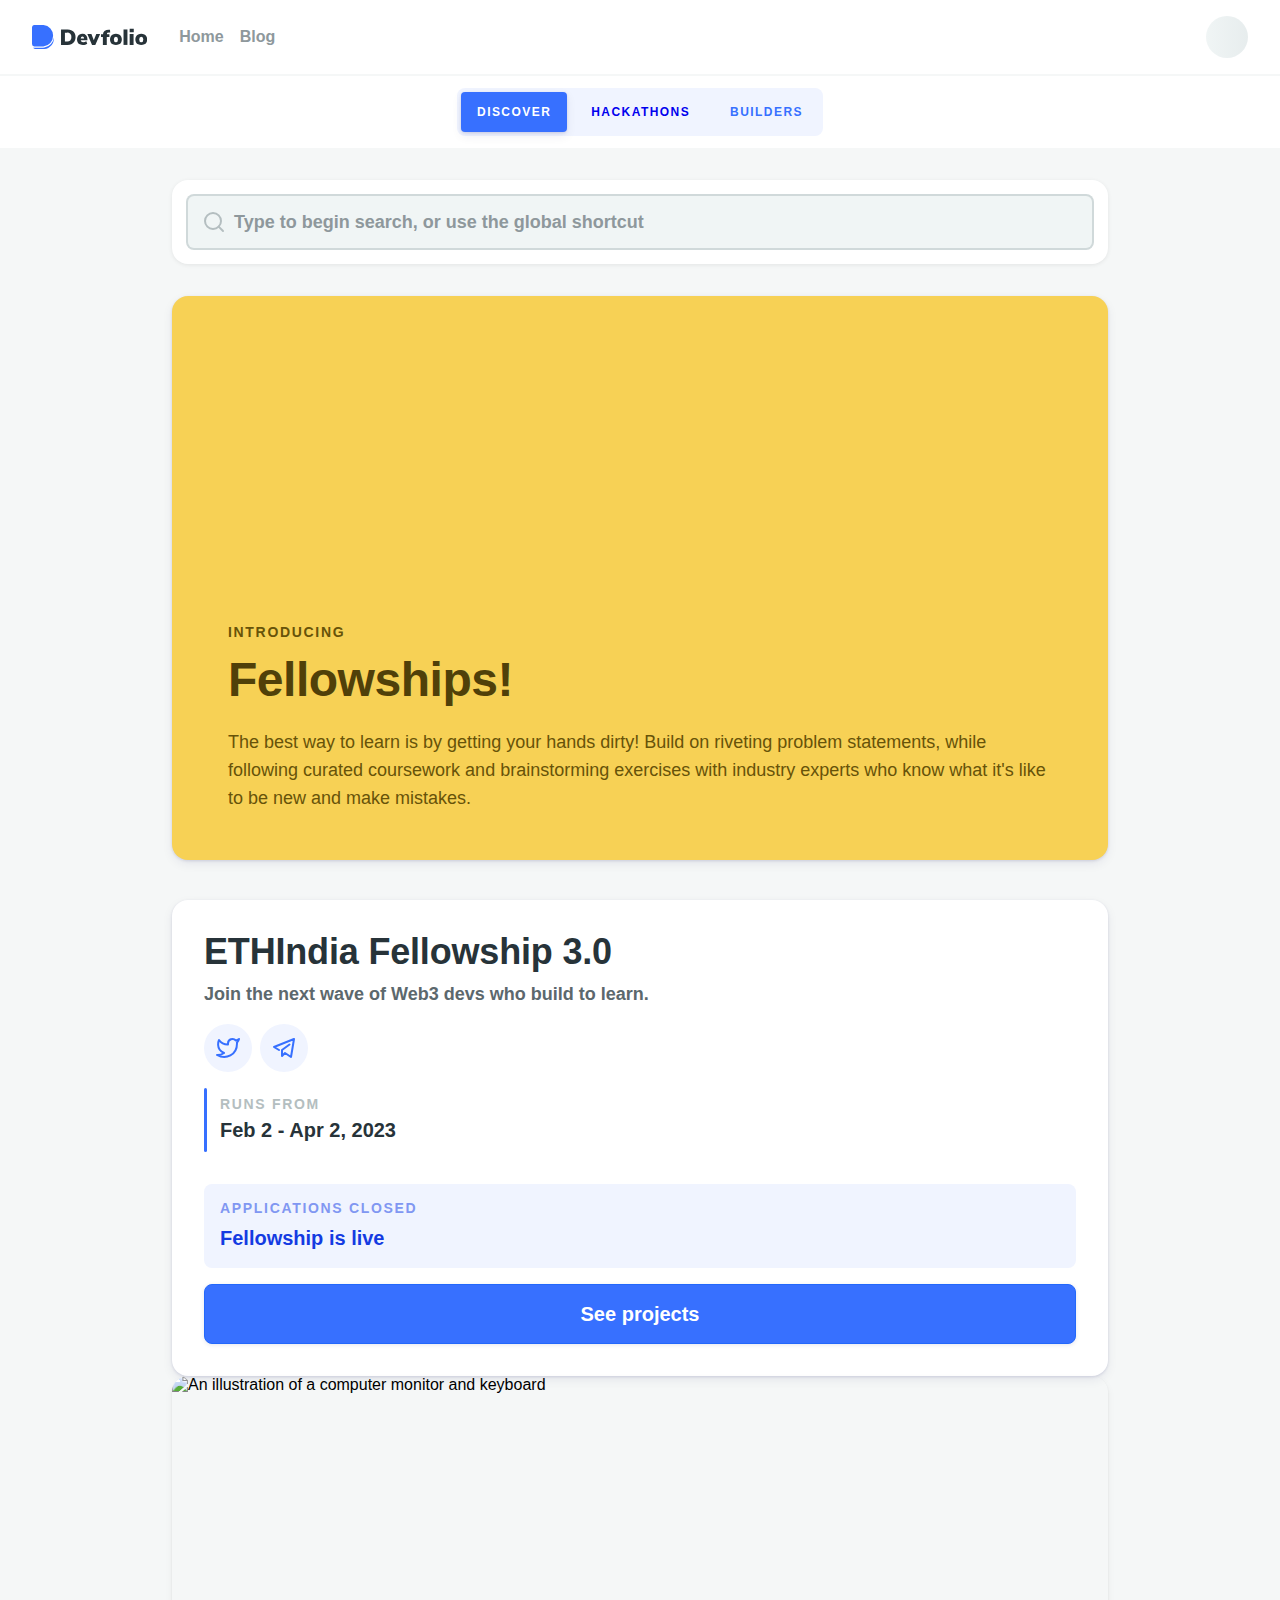
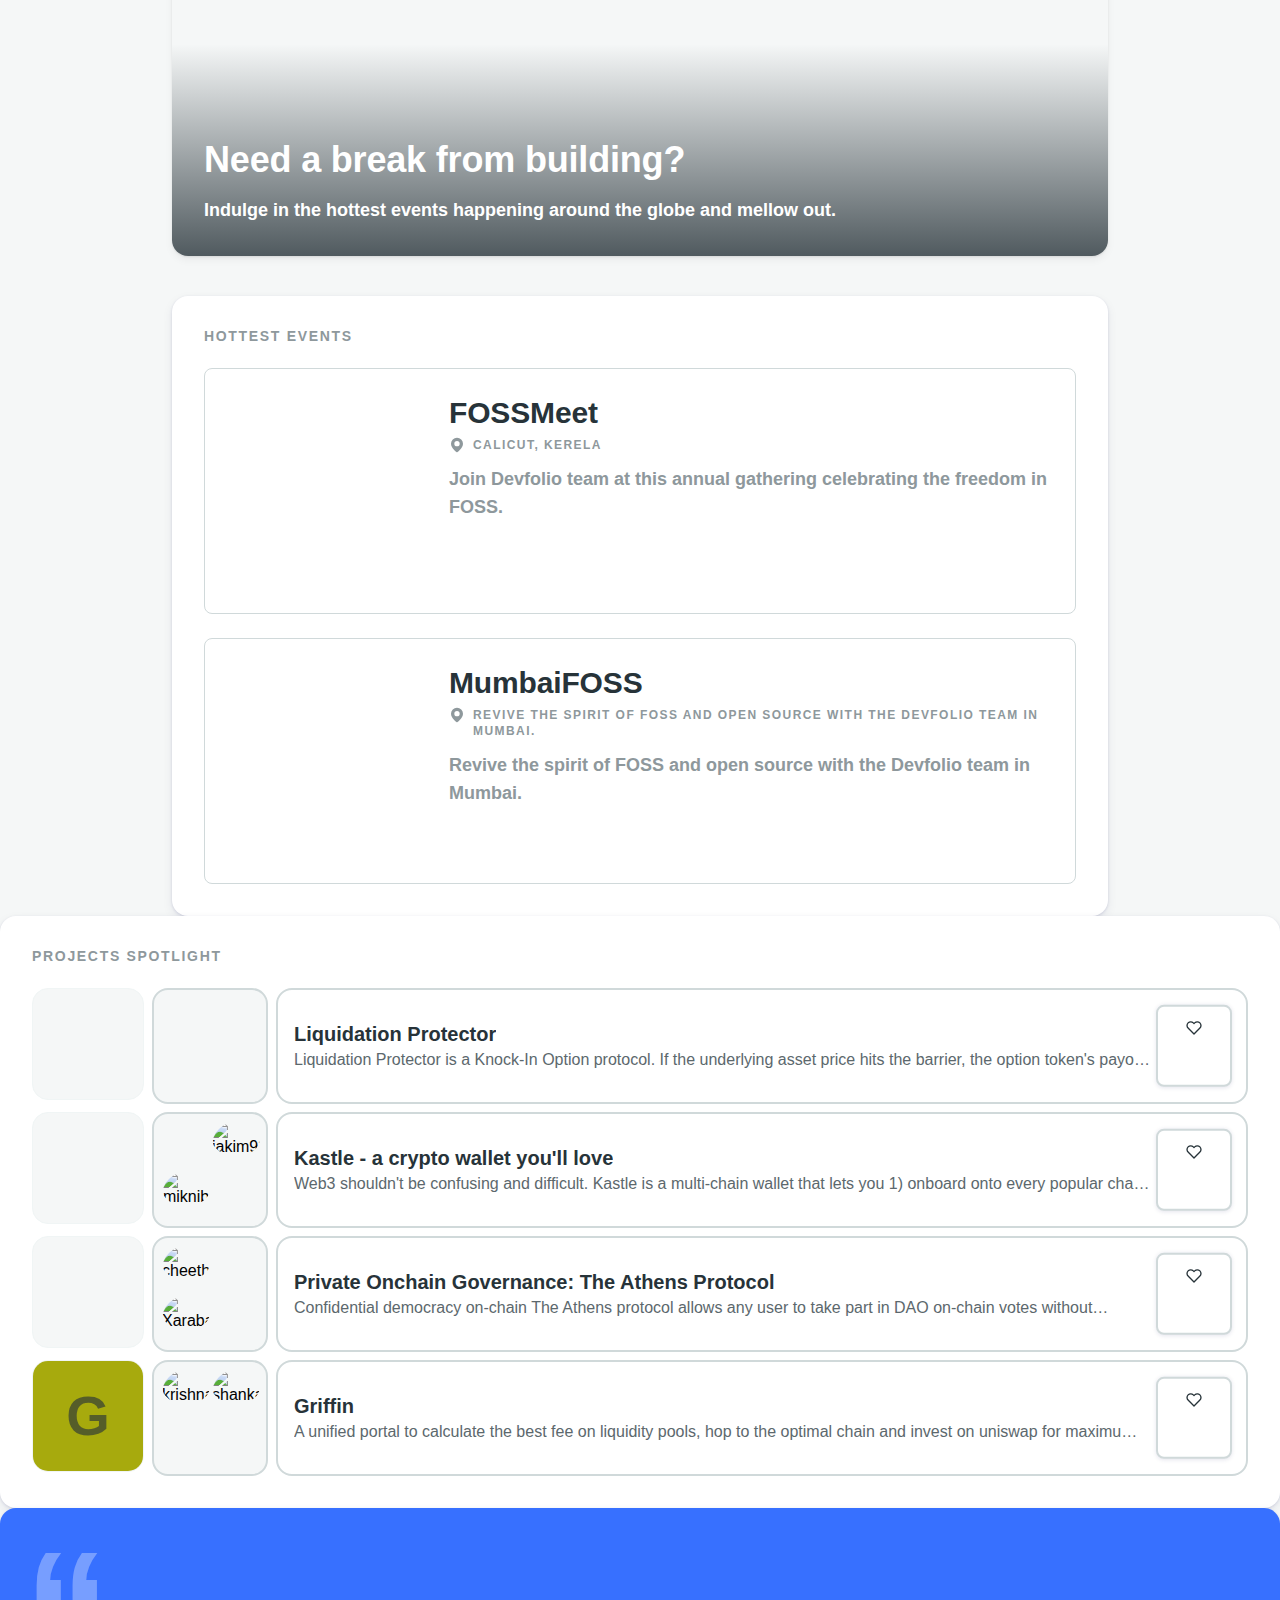
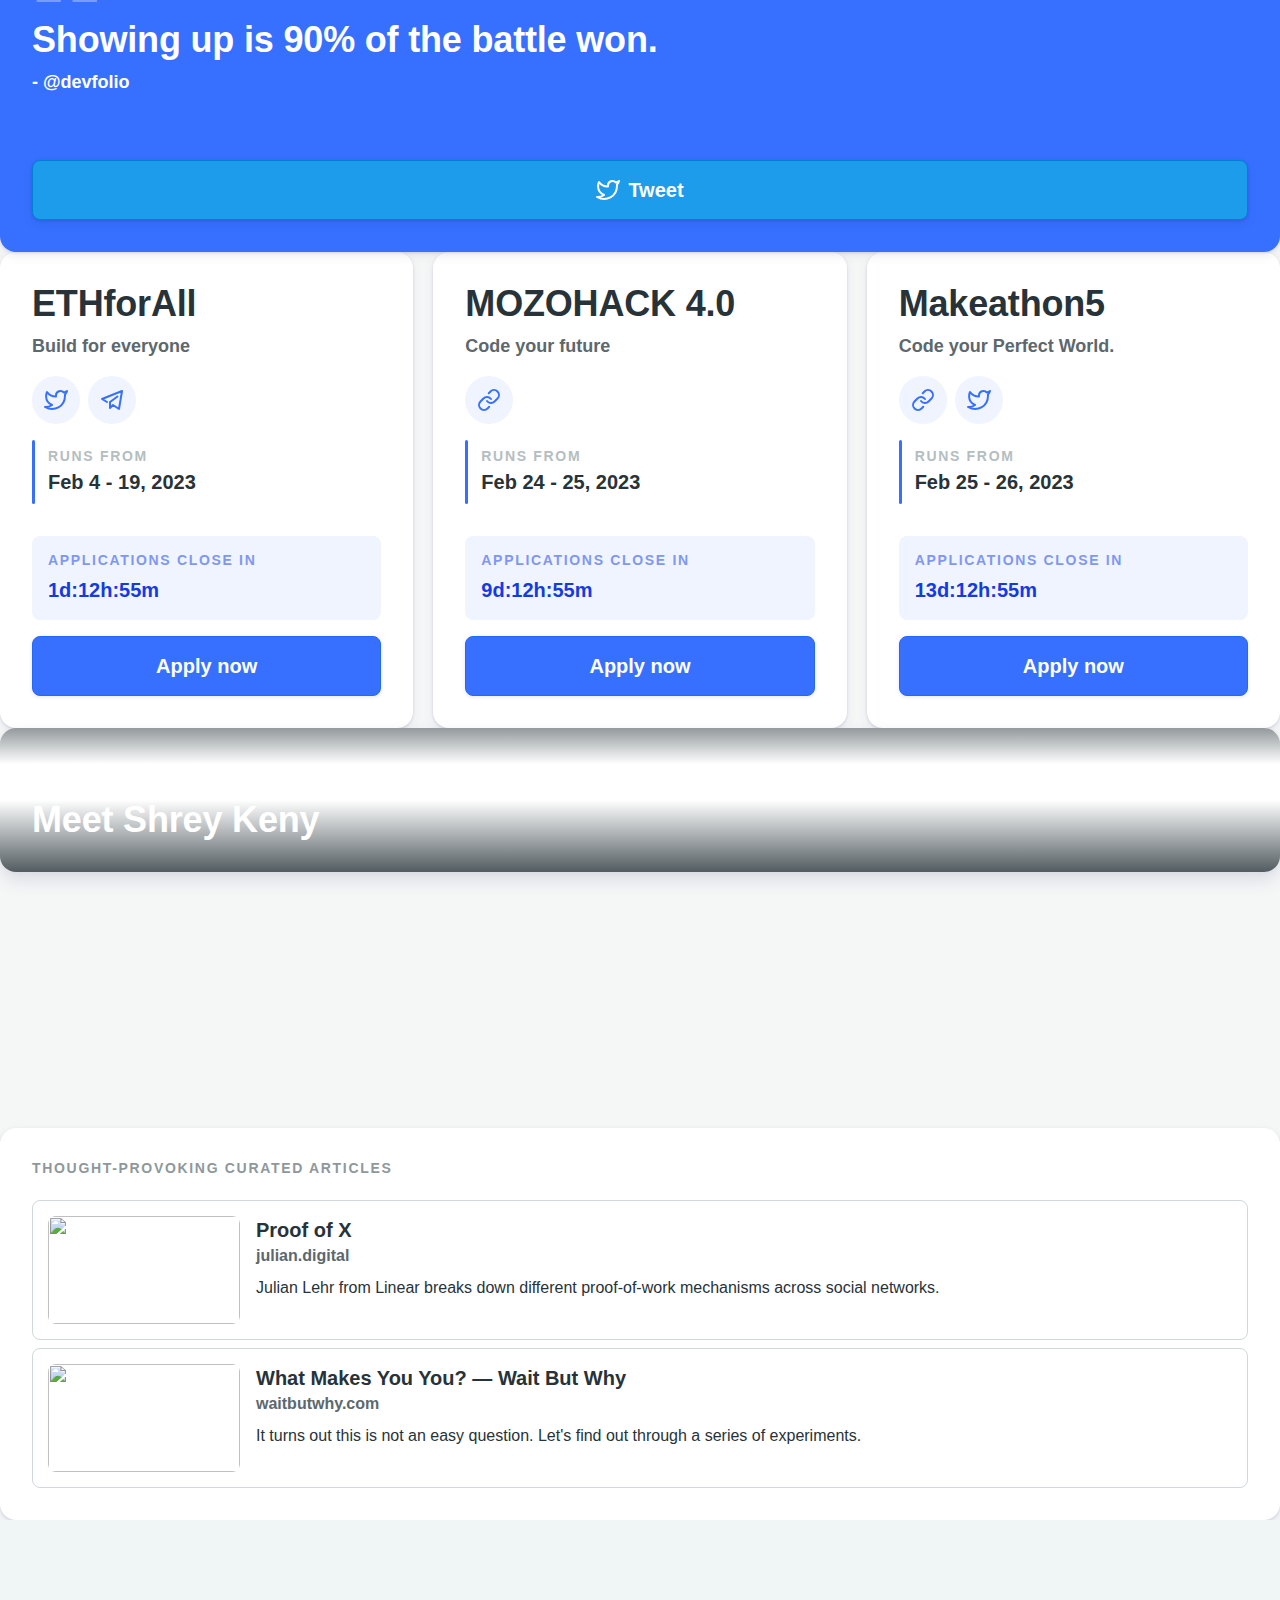
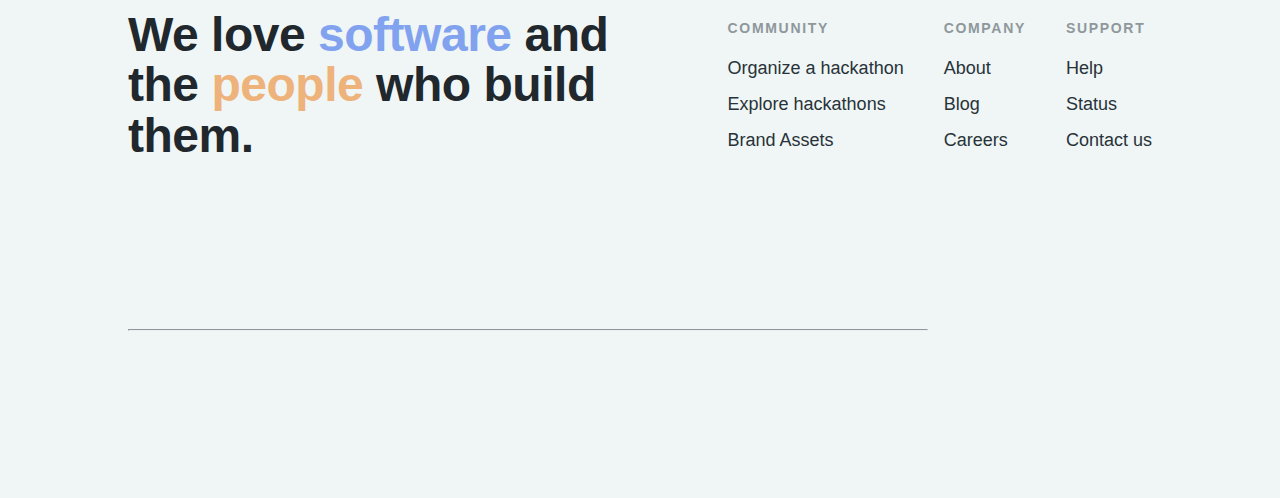
==== commit 4b54c33e: "link" ====
--- a/index.html
+++ b/index.html
@@ -23,9 +23,9 @@
       imagesizes="100vw"
     />
 	<!-- Include CSS file -->
-	<link rel="stylesheet" href="../css/style.css" />
+	<link rel="stylesheet" href="./css/style.css" />
 	<!-- Link JS file -->
-	<script src="/js/script.js"></script>
+	<script src="./js/script.js"></script>
    
   </head>
   <body>
@@ -310,13 +310,7 @@
                     "
                     ><img
                       sizes="100vw"
-                      srcset="
-                        /fellowship-art.svg  360w,
-                        /fellowship-art.svg  768w,
-                        /fellowship-art.svg 1024w,
-                        /fellowship-art.svg 1440w
-                      "
-                      src="../svg/fellowship-art.svg"
+                      src="./assets/fellowship-art.svg"
                       decoding="async"
                       data-nimg="fill"
                       style="
@@ -501,7 +495,7 @@
                   "
                   ><img
                     alt="An illustration of a computer monitor and keyboard"
-                    src="[data-uri]"
+                    src="/assets/event-illustration.webp"
                     decoding="async"
                     data-nimg="fill"
                     style="
@@ -526,13 +520,7 @@
                     ><img
                       alt="An illustration of a computer monitor and keyboard"
                       sizes="100vw"
-                      srcset="
-                        /_next/image?url=%2F_next%2Fstatic%2Fmedia%2Fevent-illustration.aa8023da.jpg&amp;w=360&amp;q=75   360w,
-                        /_next/image?url=%2F_next%2Fstatic%2Fmedia%2Fevent-illustration.aa8023da.jpg&amp;w=768&amp;q=75   768w,
-                        /_next/image?url=%2F_next%2Fstatic%2Fmedia%2Fevent-illustration.aa8023da.jpg&amp;w=1024&amp;q=75 1024w,
-                        /_next/image?url=%2F_next%2Fstatic%2Fmedia%2Fevent-illustration.aa8023da.jpg&amp;w=1440&amp;q=75 1440w
-                      "
-                      src="../jpeg/event-illustratione3ec.jpeg?url=%2F_next%2Fstatic%2Fmedia%2Fevent-illustration.aa8023da.jpg&amp;w=1440&amp;q=75"
+                      src="/assets/event-illustration.webp"
                       decoding="async"
                       data-nimg="fill"
                       style="
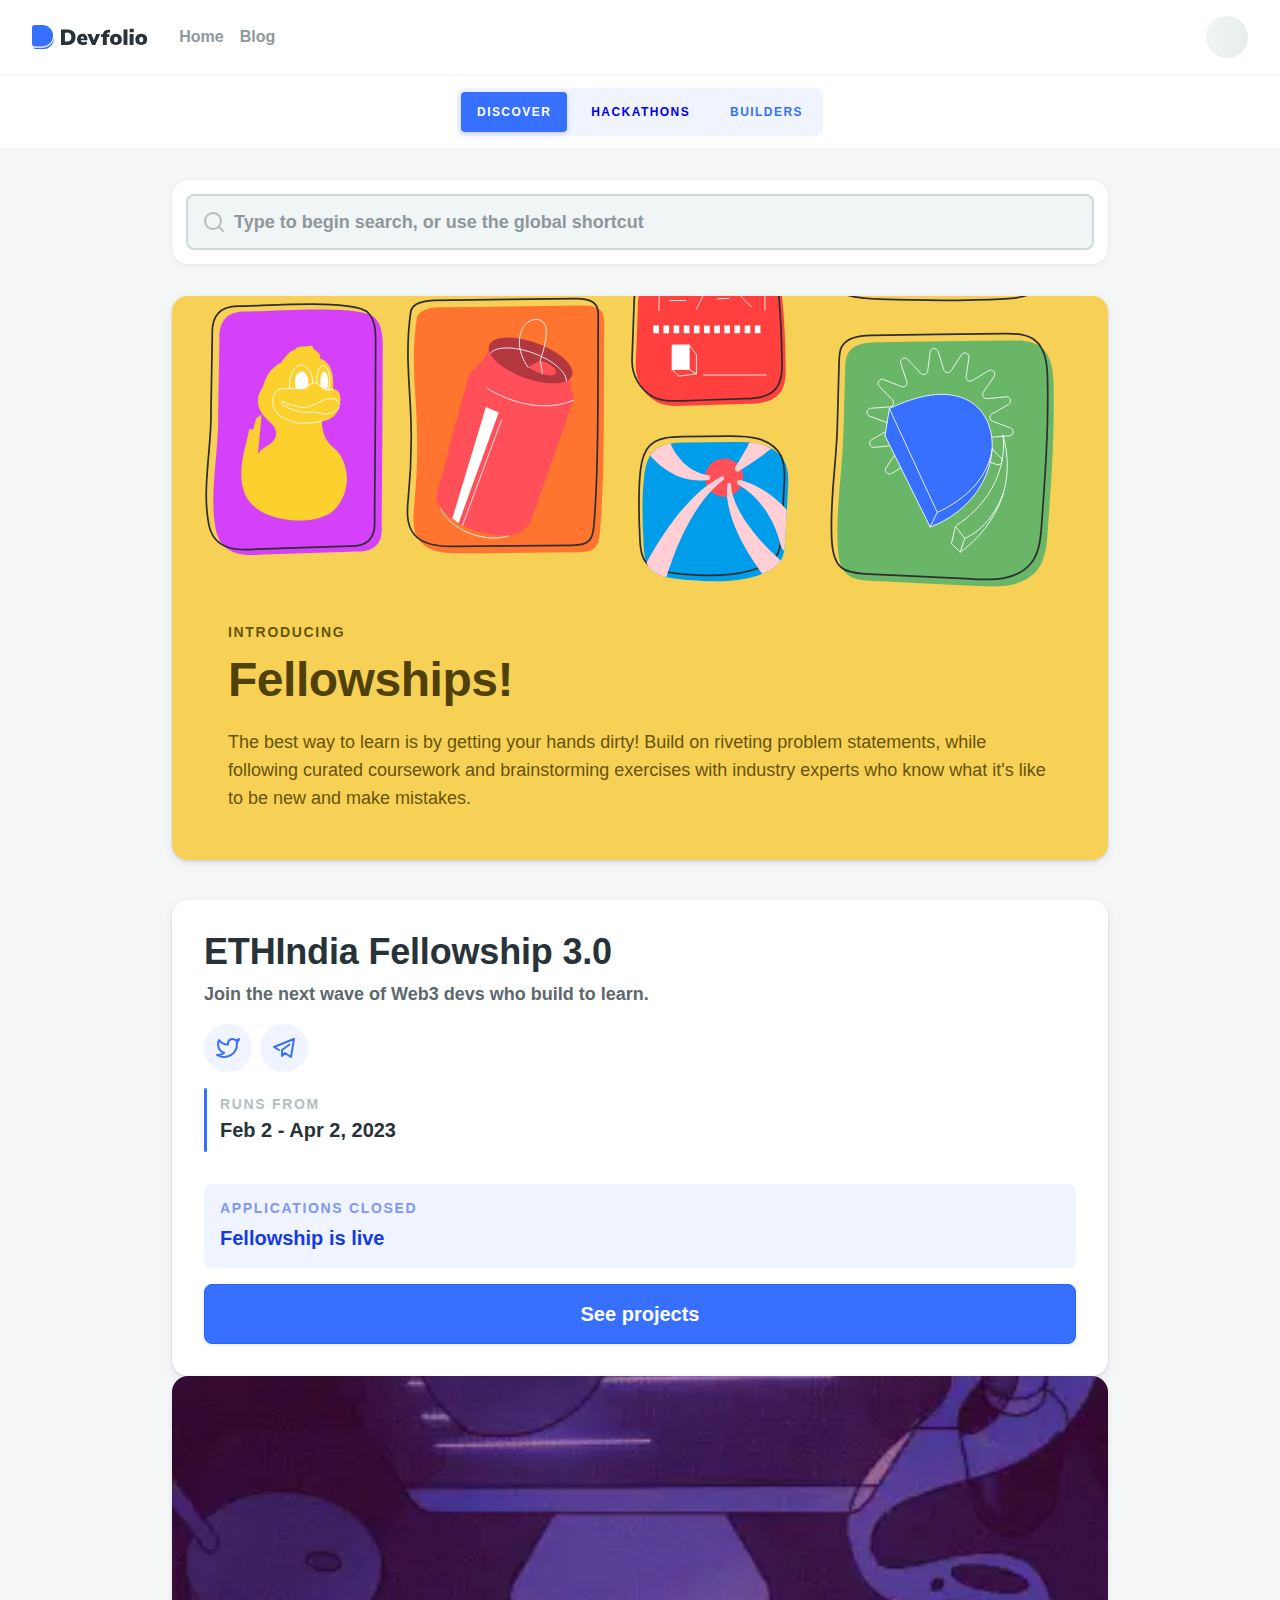
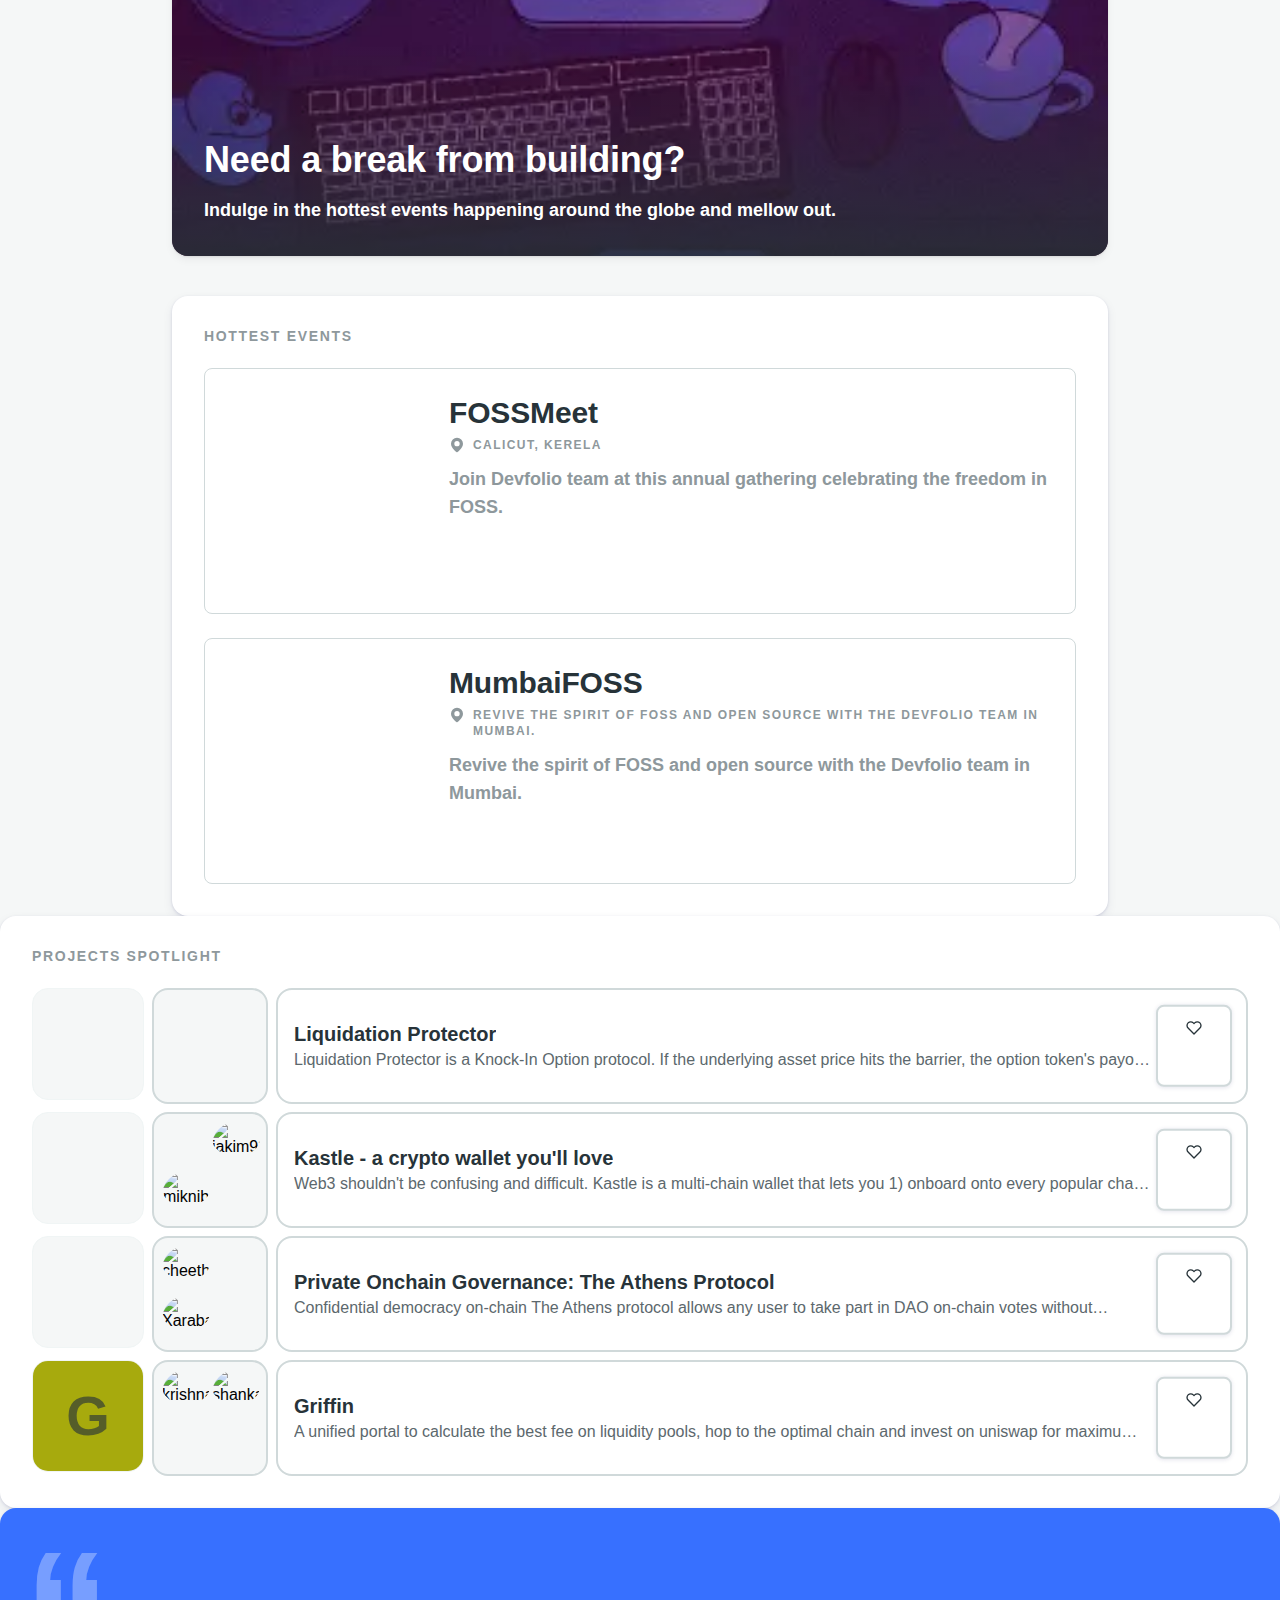
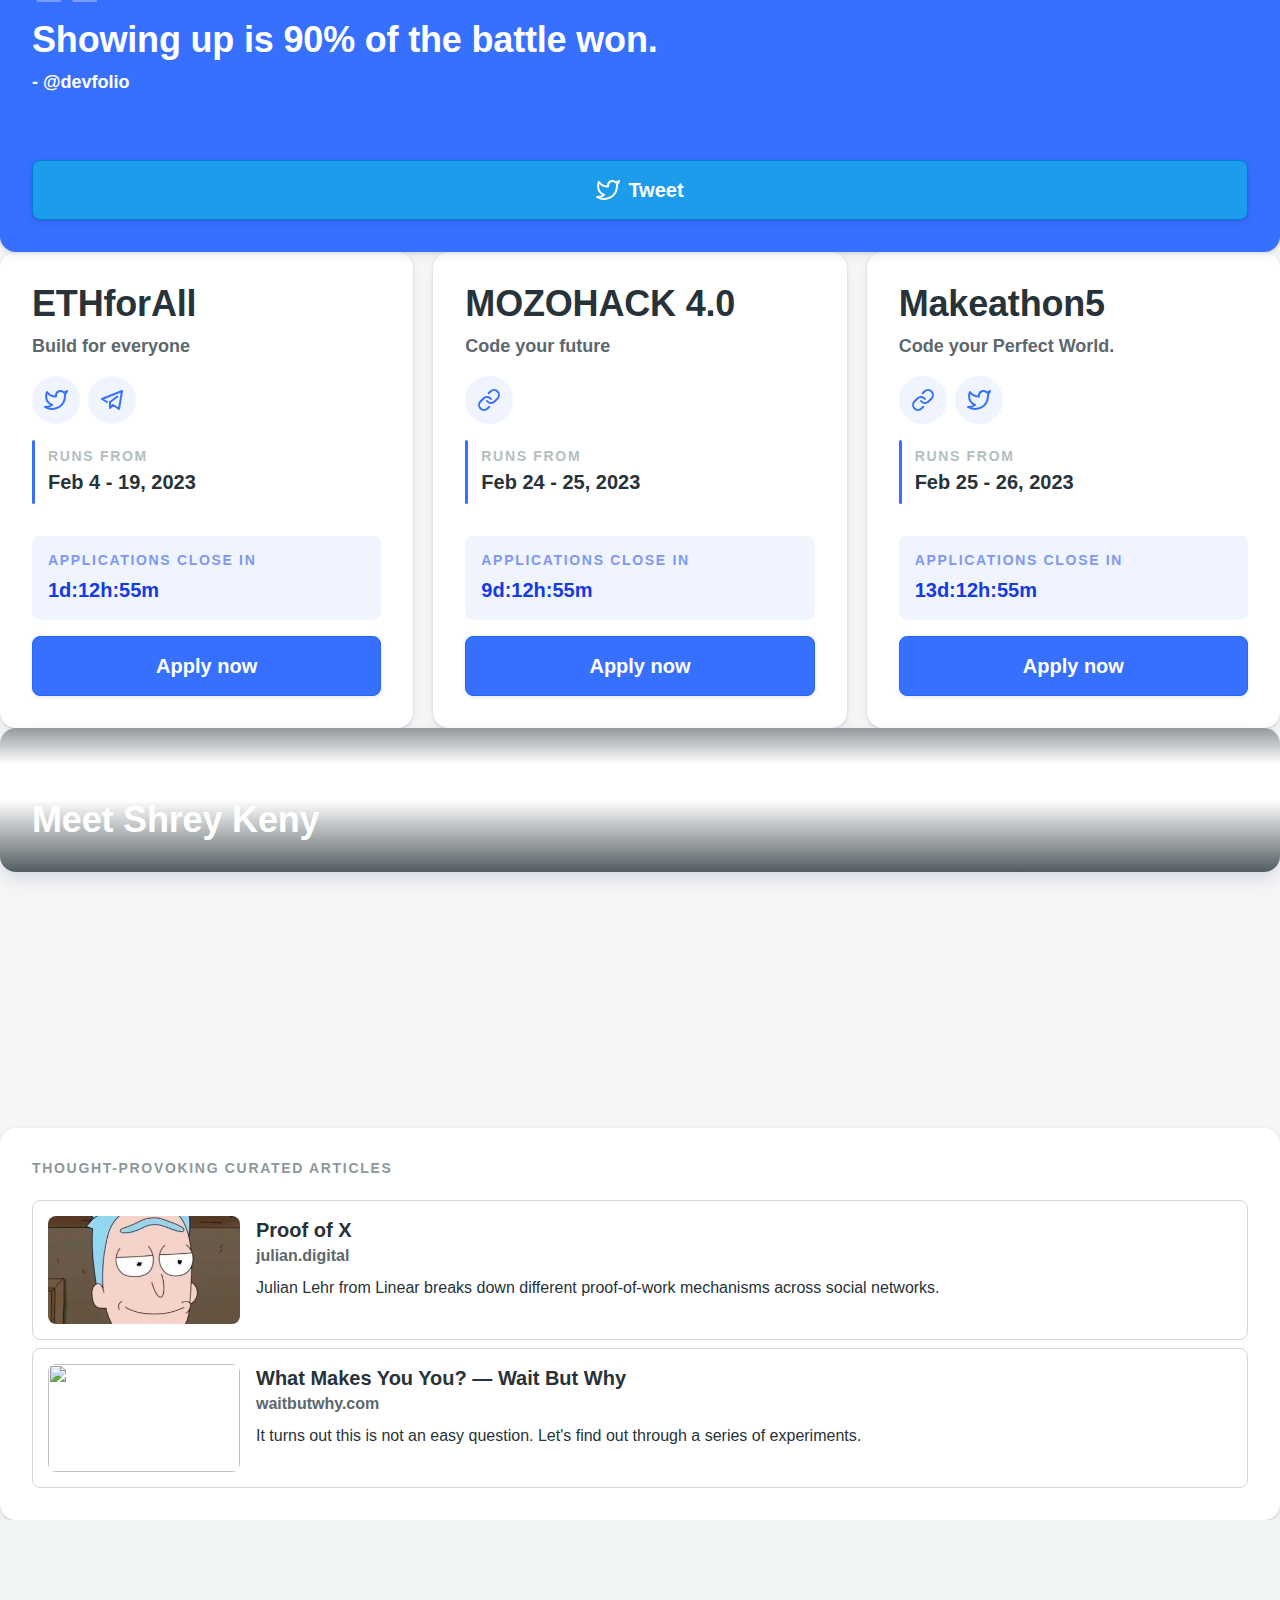
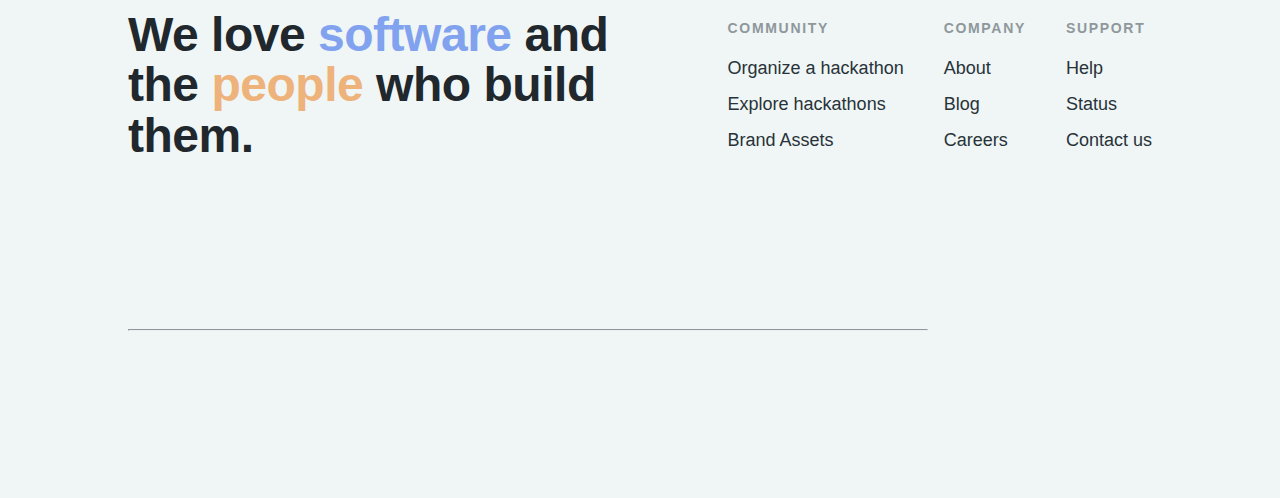
==== commit a5613208: "updated image path" ====
--- a/index.html
+++ b/index.html
@@ -495,7 +495,7 @@
                   "
                   ><img
                     alt="An illustration of a computer monitor and keyboard"
-                    src="/assets/event-illustration.webp"
+                    src="./assets/event-illustration.webp"
                     decoding="async"
                     data-nimg="fill"
                     style="
@@ -520,7 +520,7 @@
                     ><img
                       alt="An illustration of a computer monitor and keyboard"
                       sizes="100vw"
-                      src="/assets/event-illustration.webp"
+                      src="./assets/event-illustration.webp"
                       decoding="async"
                       data-nimg="fill"
                       style="
@@ -2489,7 +2489,7 @@
                   ><div class="sc-jhfVAM fVwMjn">
                     <div class="sc-enyVUO gJUlrx">
                       <img
-                        src="../png/proofofxprev.png"
+                        src="./assets/shelly.webp"
                         alt=""
                         role="presentation"
                         class="sc-bwANAz kywtPK"
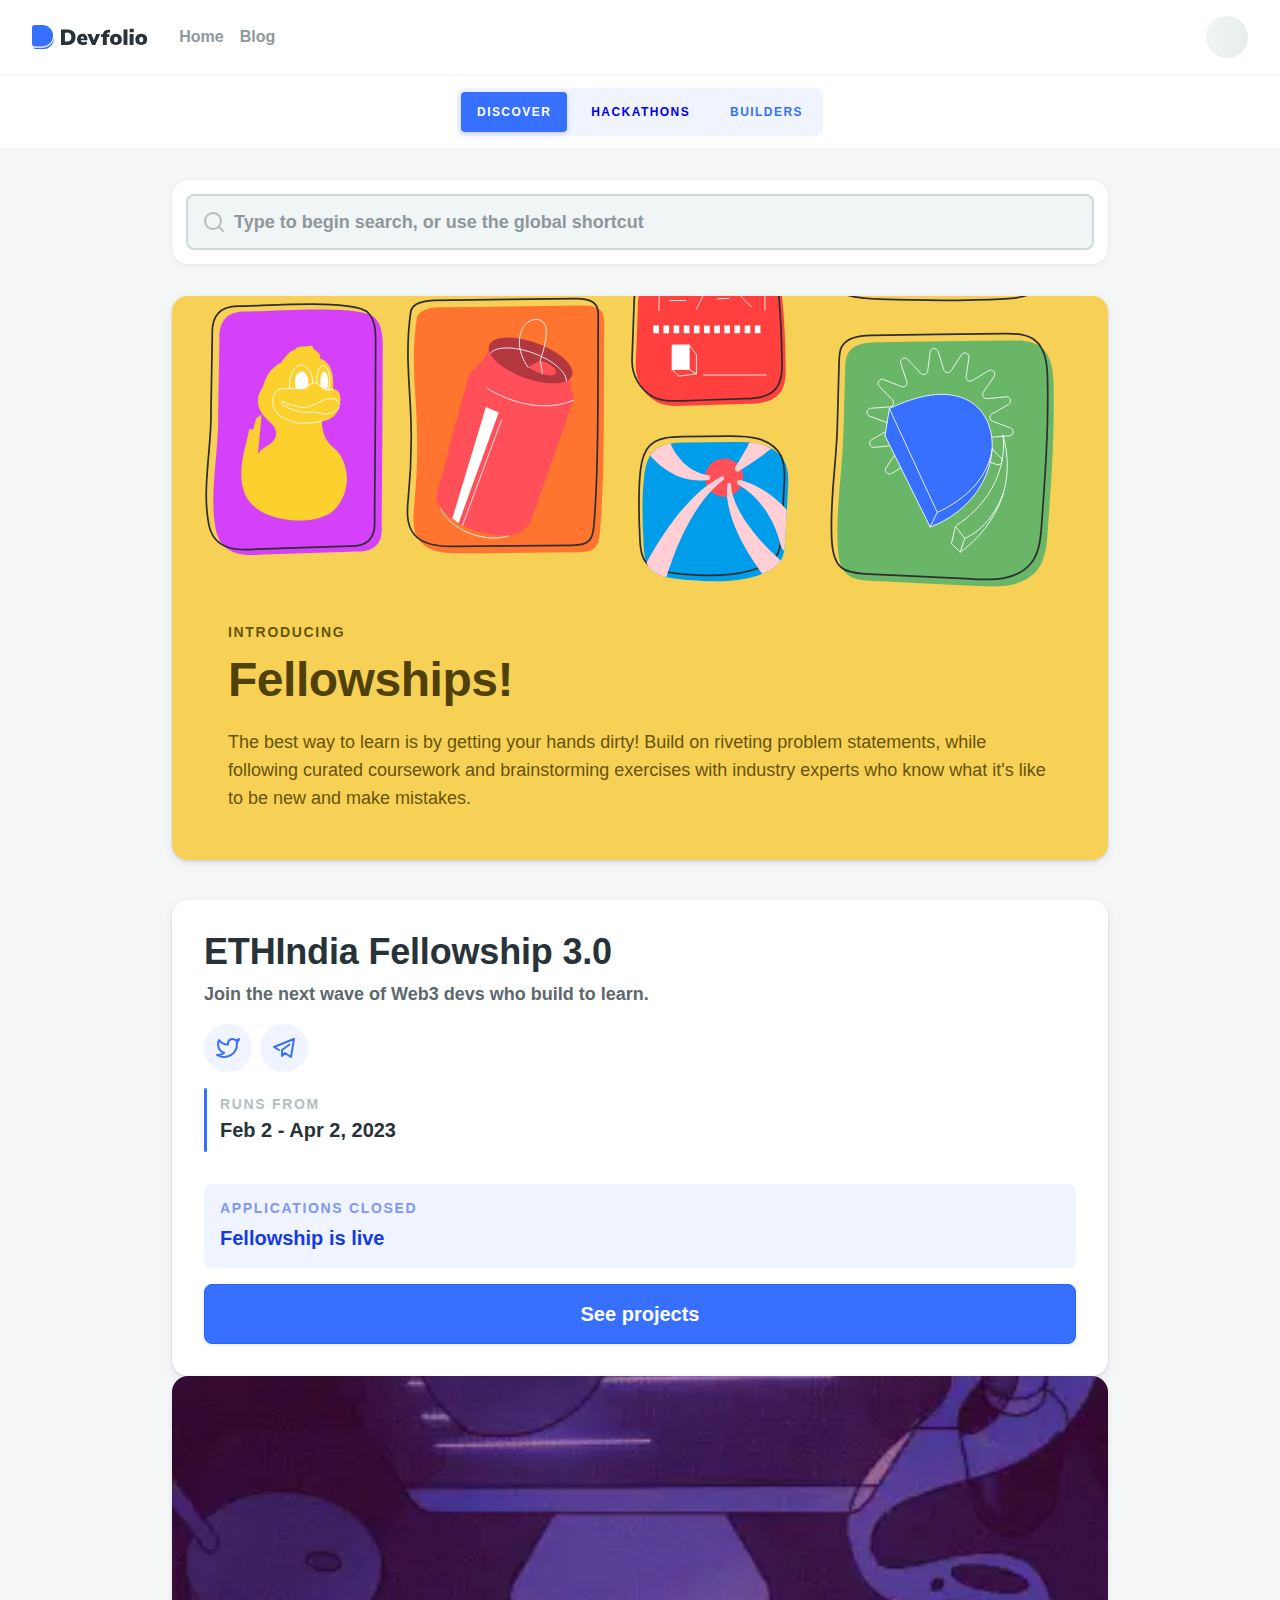
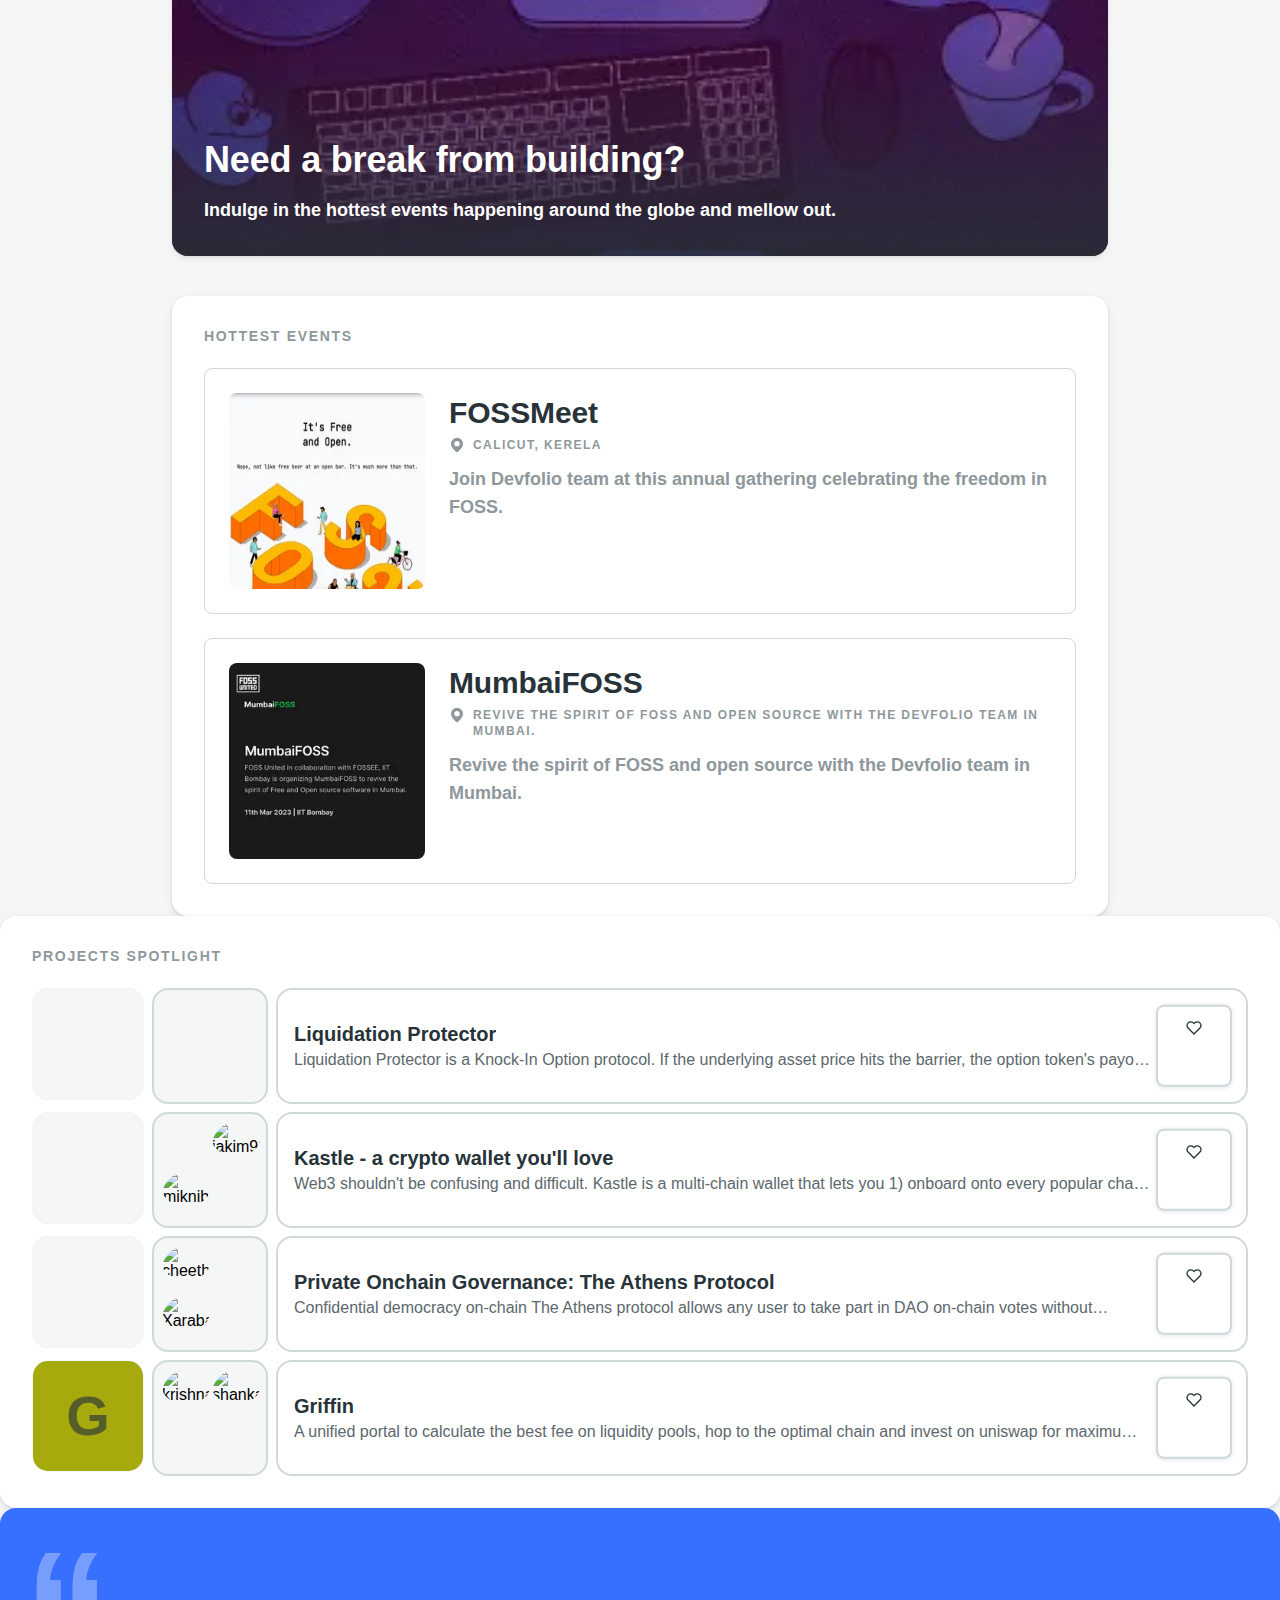
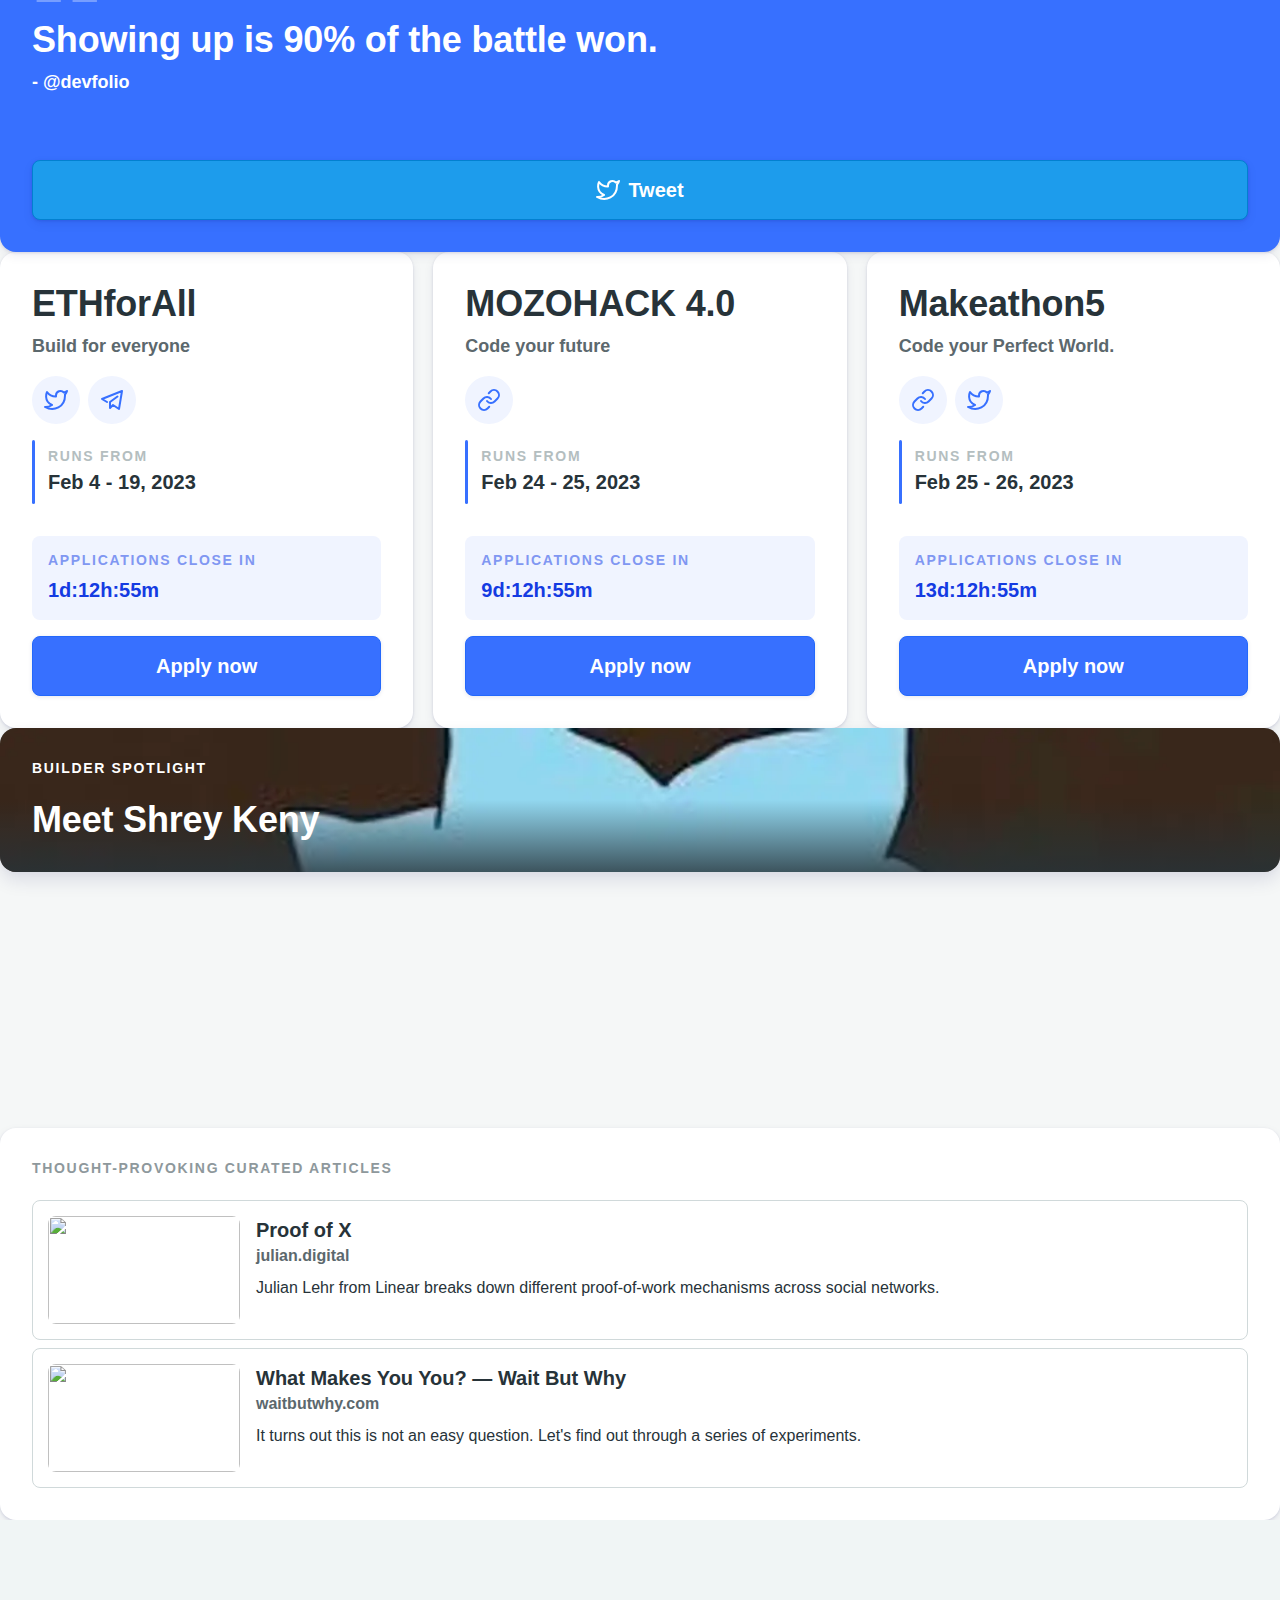
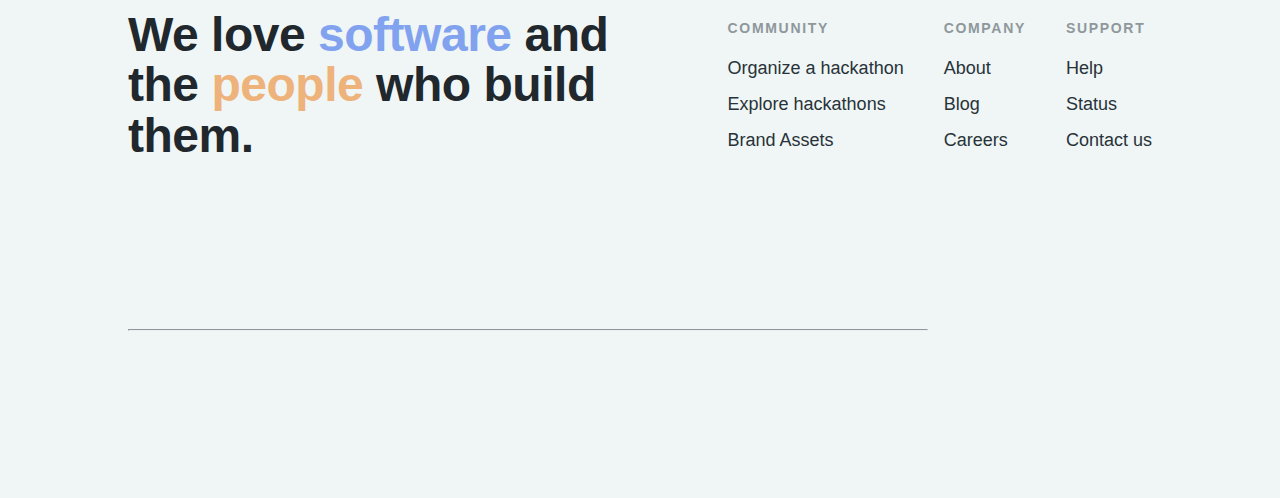
==== commit c7fb1c95: "img path updated" ====
--- a/index.html
+++ b/index.html
@@ -628,7 +628,7 @@
                                 src="data:image/svg+xml,%3csvg%20xmlns=%27http://www.w3.org/2000/svg%27%20version=%271.1%27%20width=%27196%27%20height=%27196%27/%3e" /></span
                             ><img
                               alt="Poster for the event named FOSSMeet"
-                              src="[data-uri]"
+                              src="./assets/foss_meet.webp"
                               decoding="async"
                               data-nimg="intrinsic"
                               style="
@@ -651,11 +651,7 @@
                               " /><noscript
                               ><img
                                 alt="Poster for the event named FOSSMeet"
-                                srcset="
-                                  /_next/image?url=https%3A%2F%2Fassets.devfolio.co%2Fcontent%2Fa1f504bee74b4f19be305d409aa4fc16%2F8258d73f-ff51-4d28-b9f5-3fb4f745be1b.png&amp;w=256&amp;q=75 1x,
-                                  /_next/image?url=https%3A%2F%2Fassets.devfolio.co%2Fcontent%2Fa1f504bee74b4f19be305d409aa4fc16%2F8258d73f-ff51-4d28-b9f5-3fb4f745be1b.png&amp;w=768&amp;q=75 2x
-                                "
-                                src="../png/8258d73f-ff51-4d28-b9f5-3fb4f745be1bfdd4.png?url=https%3A%2F%2Fassets.devfolio.co%2Fcontent%2Fa1f504bee74b4f19be305d409aa4fc16%2F8258d73f-ff51-4d28-b9f5-3fb4f745be1b.png&amp;w=768&amp;q=75"
+                                src="./assets/foss_meet.webp"
                                 decoding="async"
                                 data-nimg="intrinsic"
                                 style="
@@ -795,7 +791,7 @@
                                 src="data:image/svg+xml,%3csvg%20xmlns=%27http://www.w3.org/2000/svg%27%20version=%271.1%27%20width=%27196%27%20height=%27196%27/%3e" /></span
                             ><img
                               alt="Poster for the event named MumbaiFOSS"
-                              src="[data-uri]"
+                              src="./assets/mumbai_foss.webp"
                               decoding="async"
                               data-nimg="intrinsic"
                               style="
@@ -822,7 +818,7 @@
                                   /_next/image?url=https%3A%2F%2Fassets.devfolio.co%2Fcontent%2Fa1f504bee74b4f19be305d409aa4fc16%2F73c84eb8-6b1f-4bca-bab3-0a519a2373ff.png&amp;w=256&amp;q=75 1x,
                                   /_next/image?url=https%3A%2F%2Fassets.devfolio.co%2Fcontent%2Fa1f504bee74b4f19be305d409aa4fc16%2F73c84eb8-6b1f-4bca-bab3-0a519a2373ff.png&amp;w=768&amp;q=75 2x
                                 "
-                                src="../png/73c84eb8-6b1f-4bca-bab3-0a519a2373ff58e4.png?url=https%3A%2F%2Fassets.devfolio.co%2Fcontent%2Fa1f504bee74b4f19be305d409aa4fc16%2F73c84eb8-6b1f-4bca-bab3-0a519a2373ff.png&amp;w=768&amp;q=75"
+                                src="./assets/mumbai_foss.webp"
                                 decoding="async"
                                 data-nimg="intrinsic"
                                 style="
@@ -2441,13 +2437,7 @@
                 "
                 ><img
                   sizes="100vw"
-                  srcset="
-                    /_next/image?url=https%3A%2F%2Fassets.devfolio.co%2Fcontent%2Fa1f504bee74b4f19be305d409aa4fc16%2F2f92ee0f-5a4e-49db-9157-3483d6bf82af.png&amp;w=360&amp;q=75   360w,
-                    /_next/image?url=https%3A%2F%2Fassets.devfolio.co%2Fcontent%2Fa1f504bee74b4f19be305d409aa4fc16%2F2f92ee0f-5a4e-49db-9157-3483d6bf82af.png&amp;w=768&amp;q=75   768w,
-                    /_next/image?url=https%3A%2F%2Fassets.devfolio.co%2Fcontent%2Fa1f504bee74b4f19be305d409aa4fc16%2F2f92ee0f-5a4e-49db-9157-3483d6bf82af.png&amp;w=1024&amp;q=75 1024w,
-                    /_next/image?url=https%3A%2F%2Fassets.devfolio.co%2Fcontent%2Fa1f504bee74b4f19be305d409aa4fc16%2F2f92ee0f-5a4e-49db-9157-3483d6bf82af.png&amp;w=1440&amp;q=75 1440w
-                  "
-                  src="../png/2f92ee0f-5a4e-49db-9157-3483d6bf82affe73.png?url=https%3A%2F%2Fassets.devfolio.co%2Fcontent%2Fa1f504bee74b4f19be305d409aa4fc16%2F2f92ee0f-5a4e-49db-9157-3483d6bf82af.png&amp;w=1440&amp;q=75"
+                  src="./assets/shelly.webp"
                   decoding="async"
                   data-nimg="fill"
                   style="
@@ -2489,7 +2479,7 @@
                   ><div class="sc-jhfVAM fVwMjn">
                     <div class="sc-enyVUO gJUlrx">
                       <img
-                        src="./assets/shelly.webp"
+                        src=""
                         alt=""
                         role="presentation"
                         class="sc-bwANAz kywtPK"
